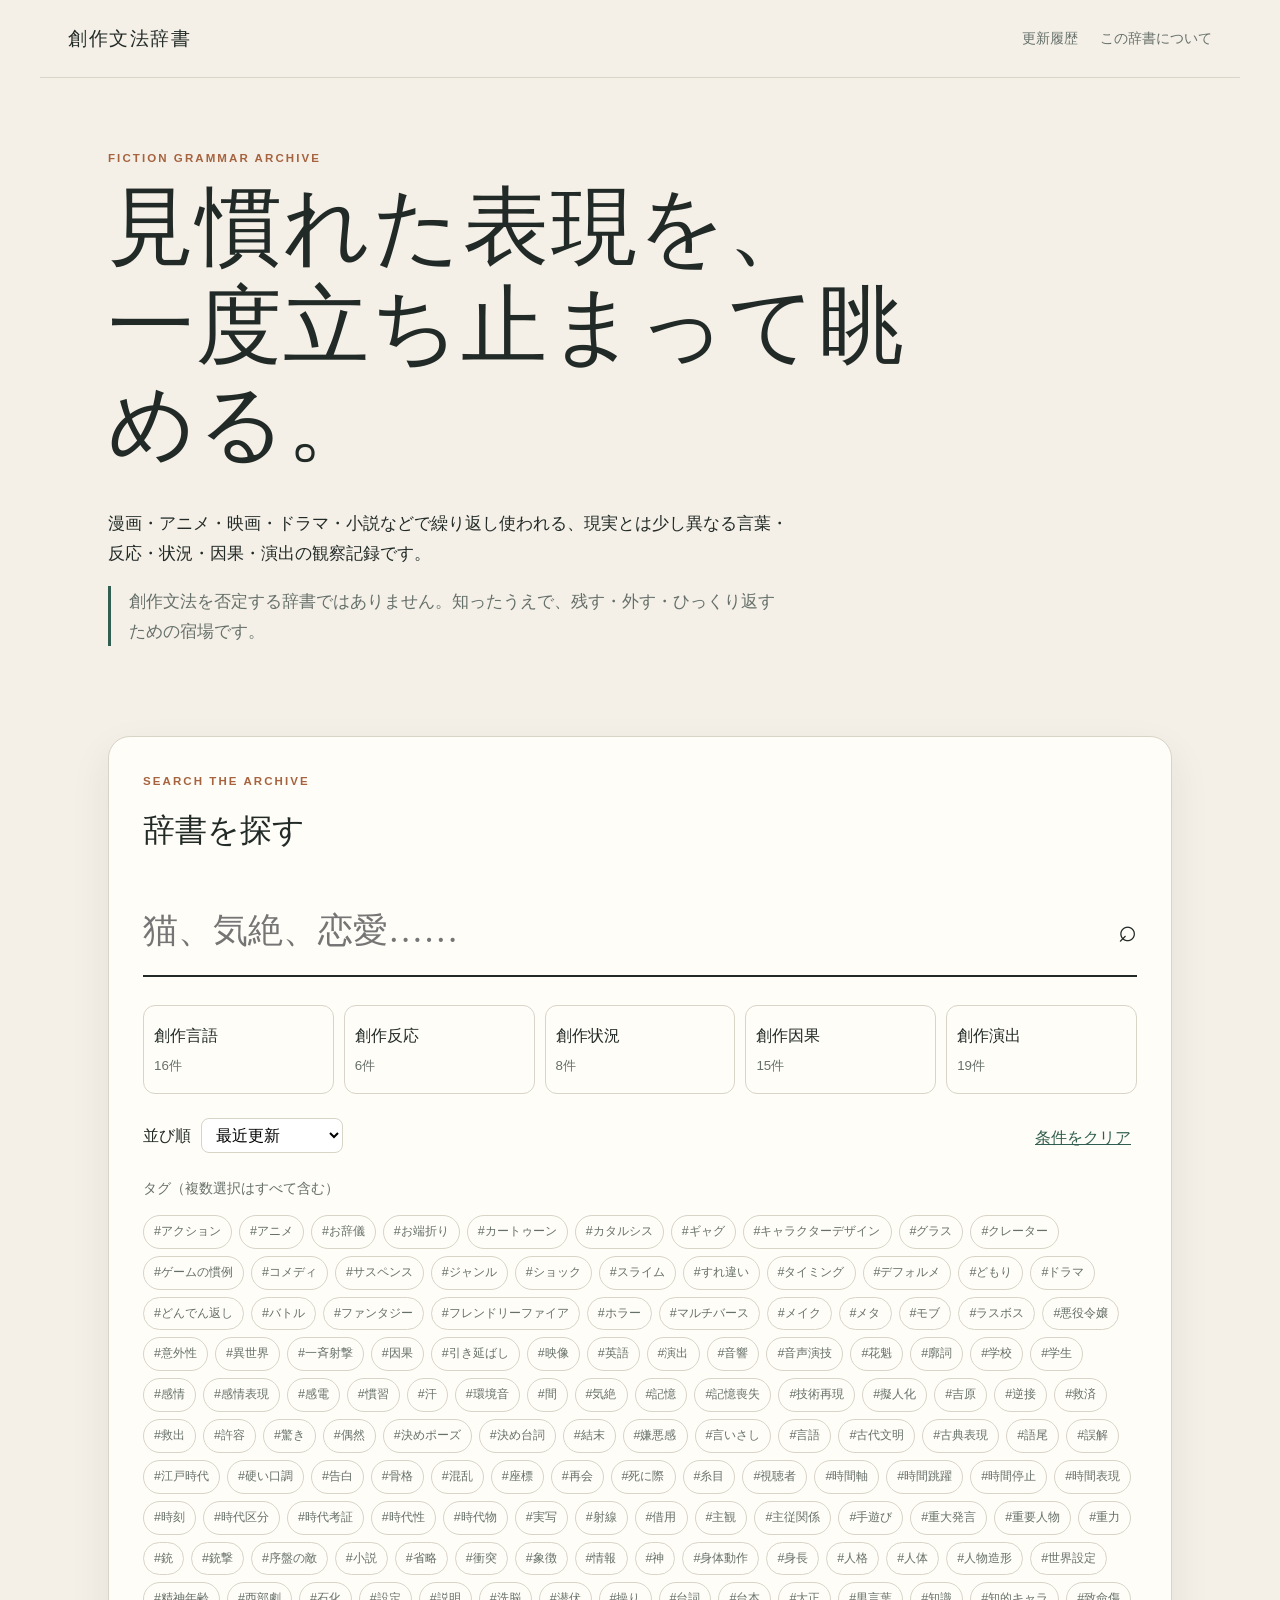
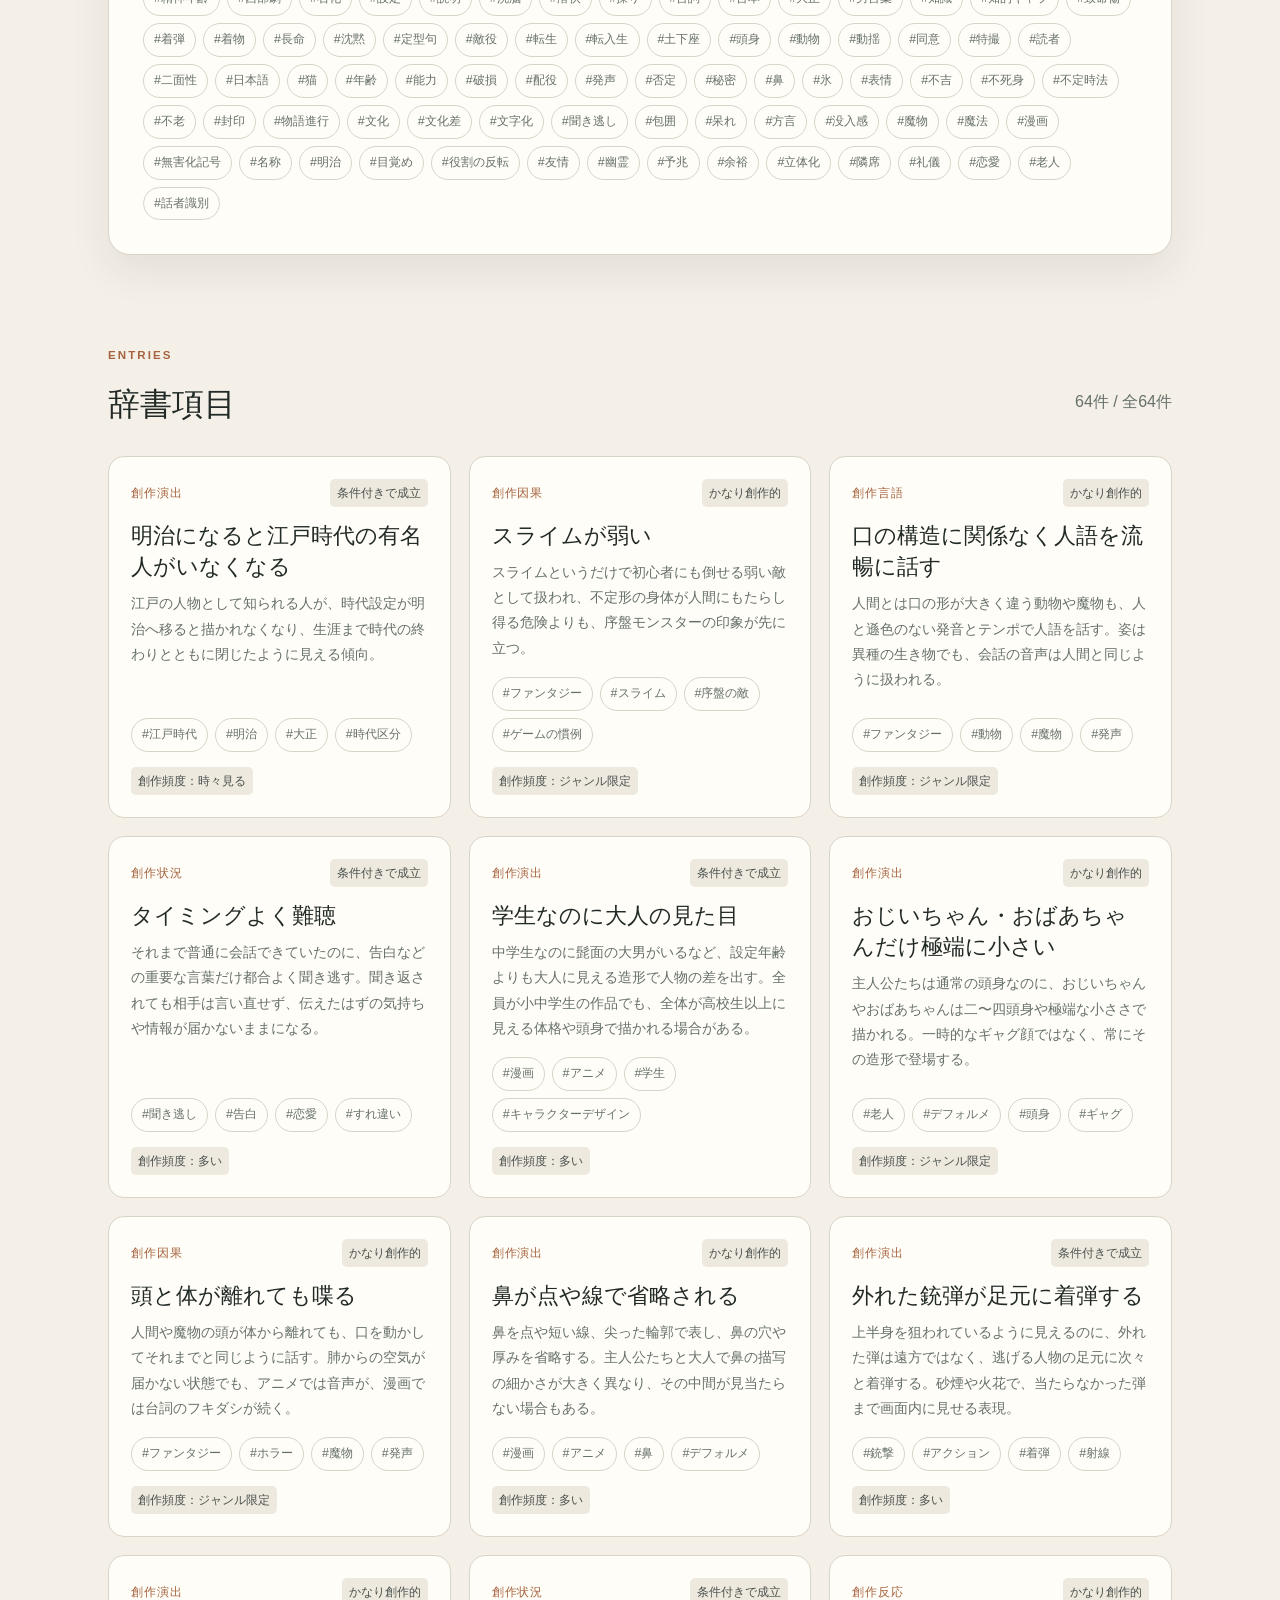
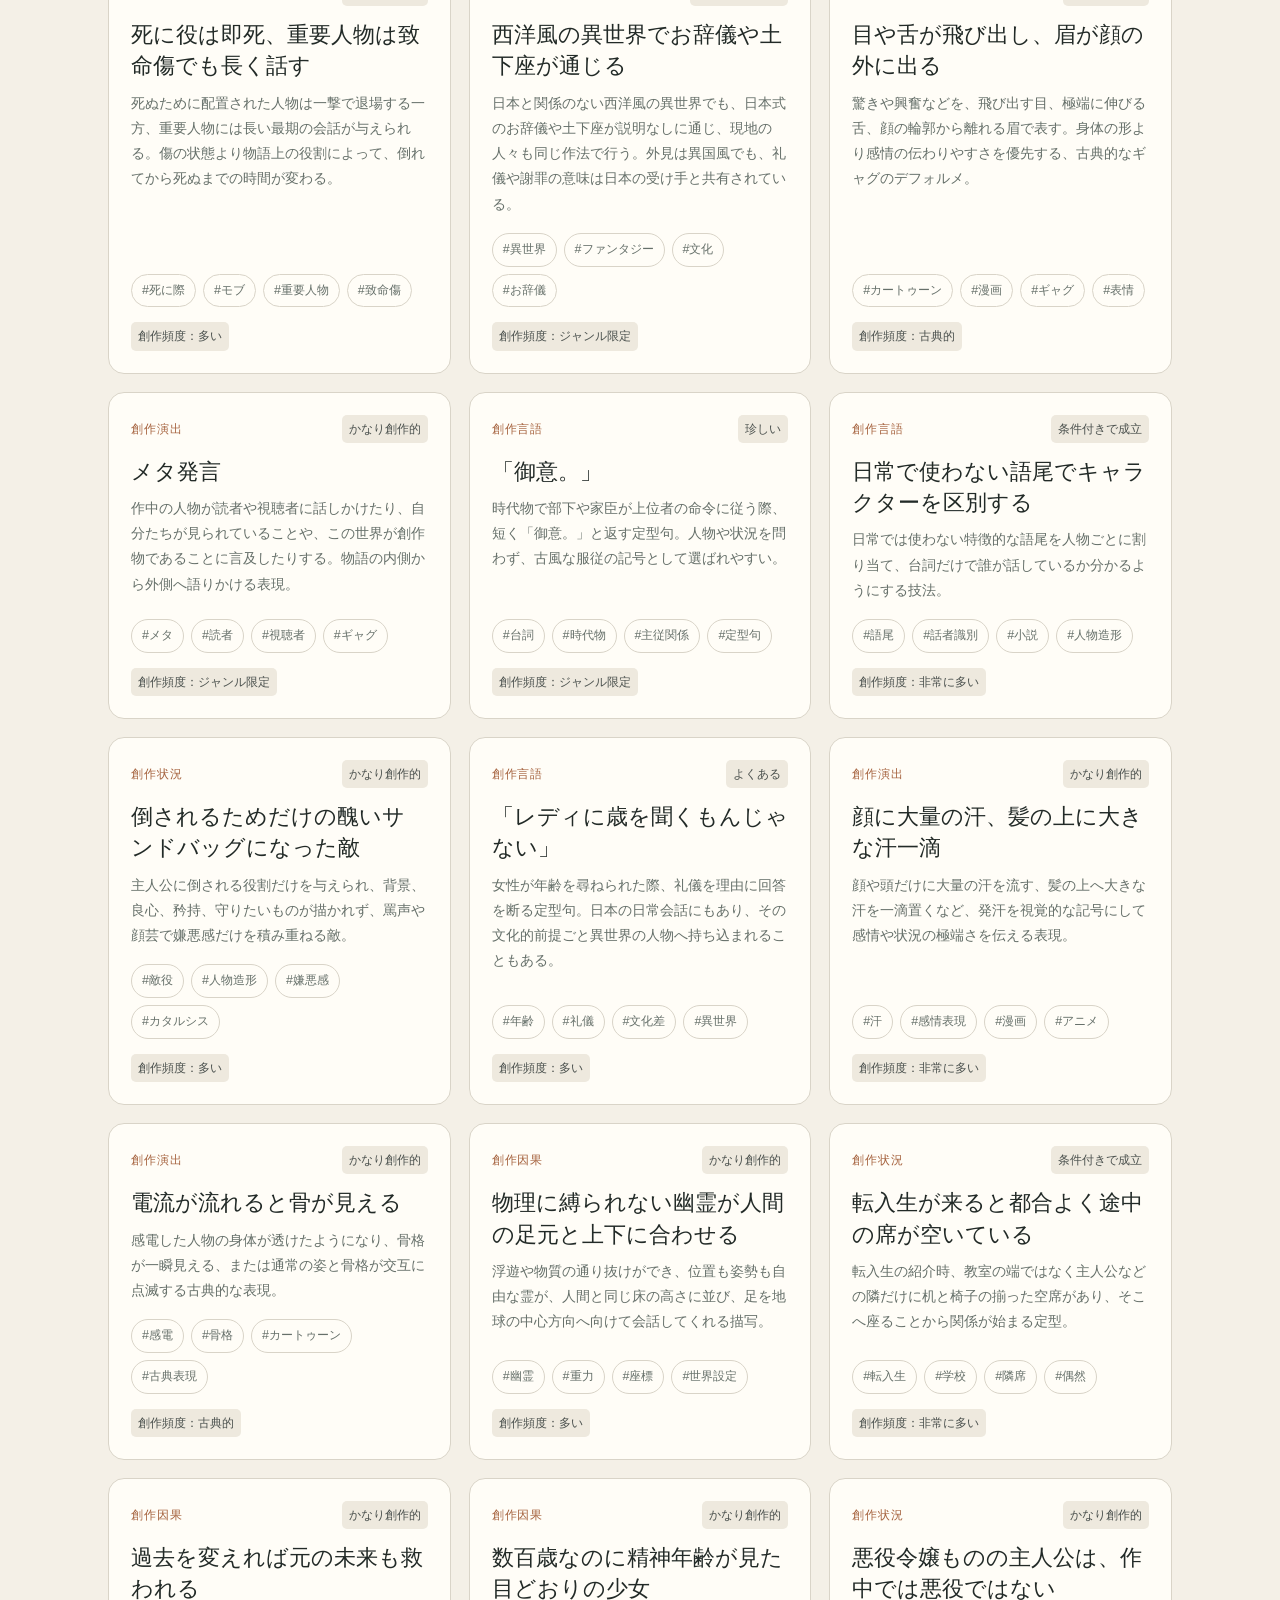
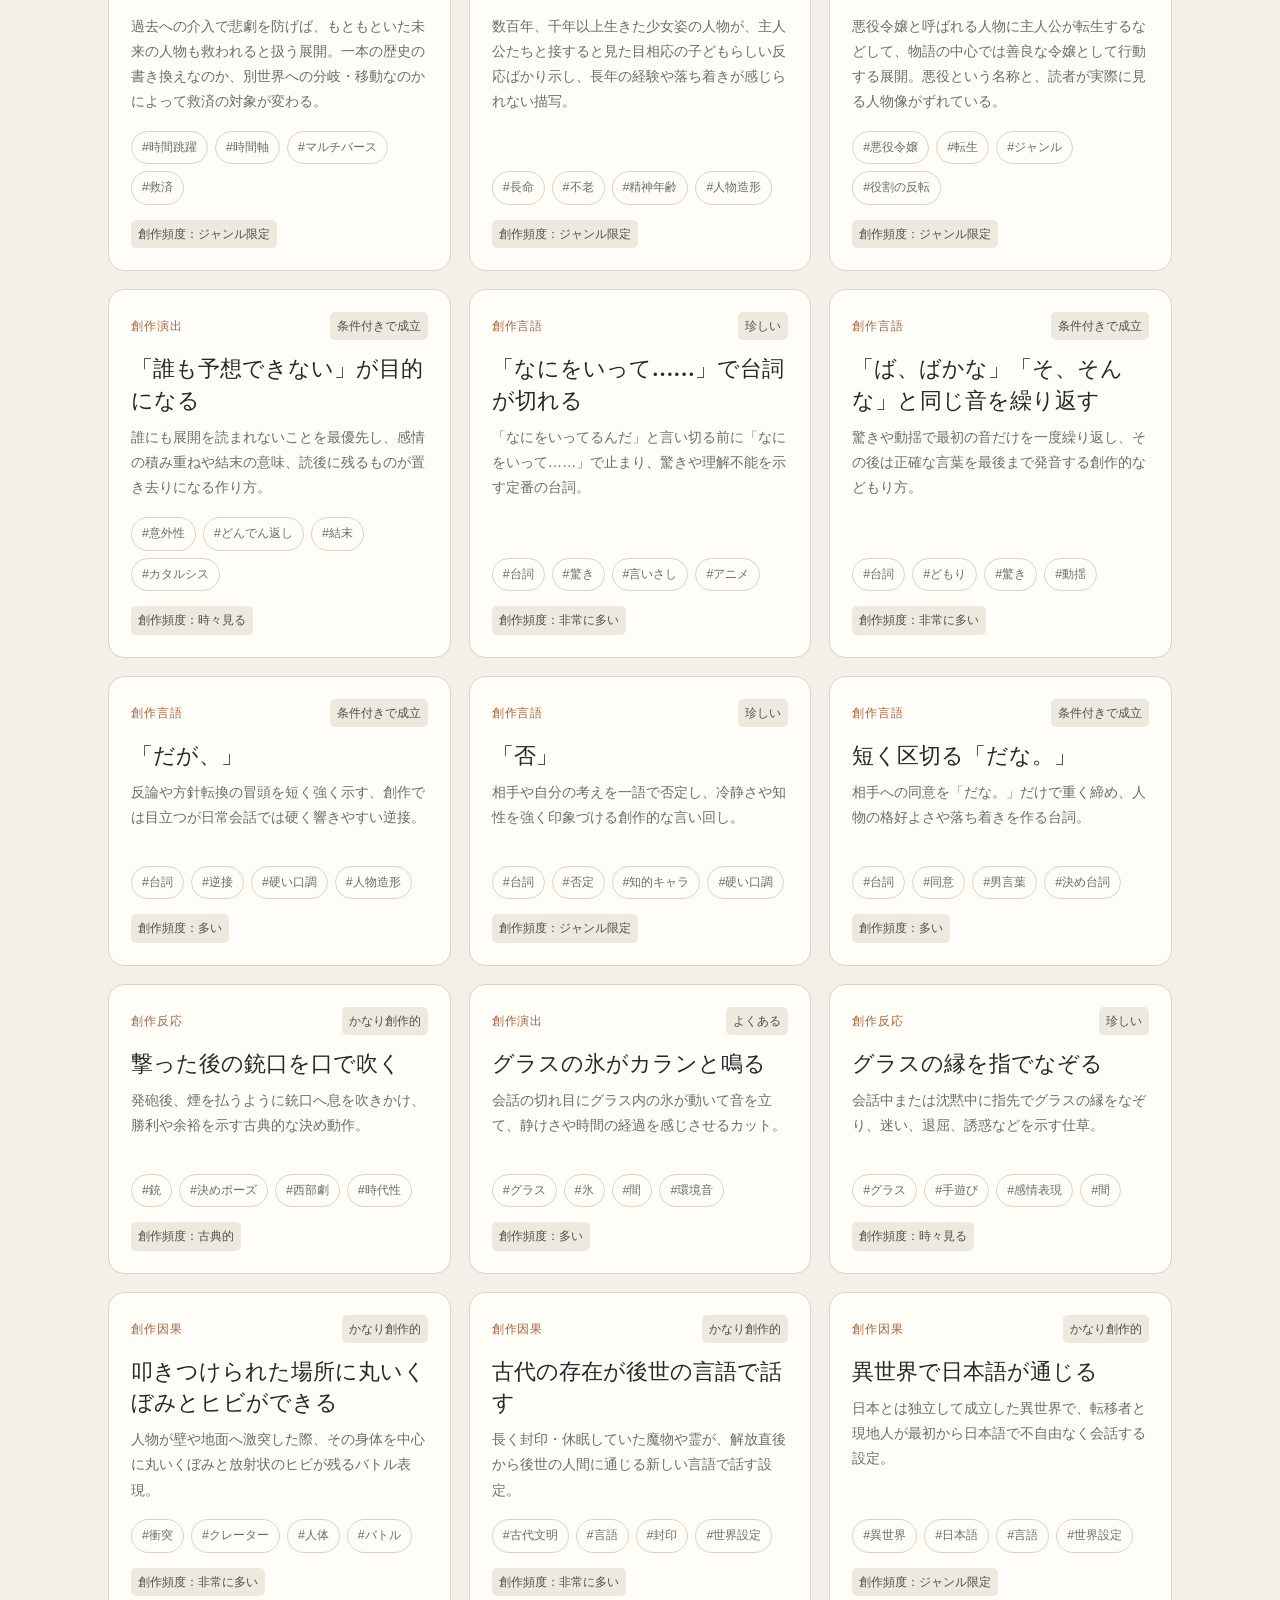
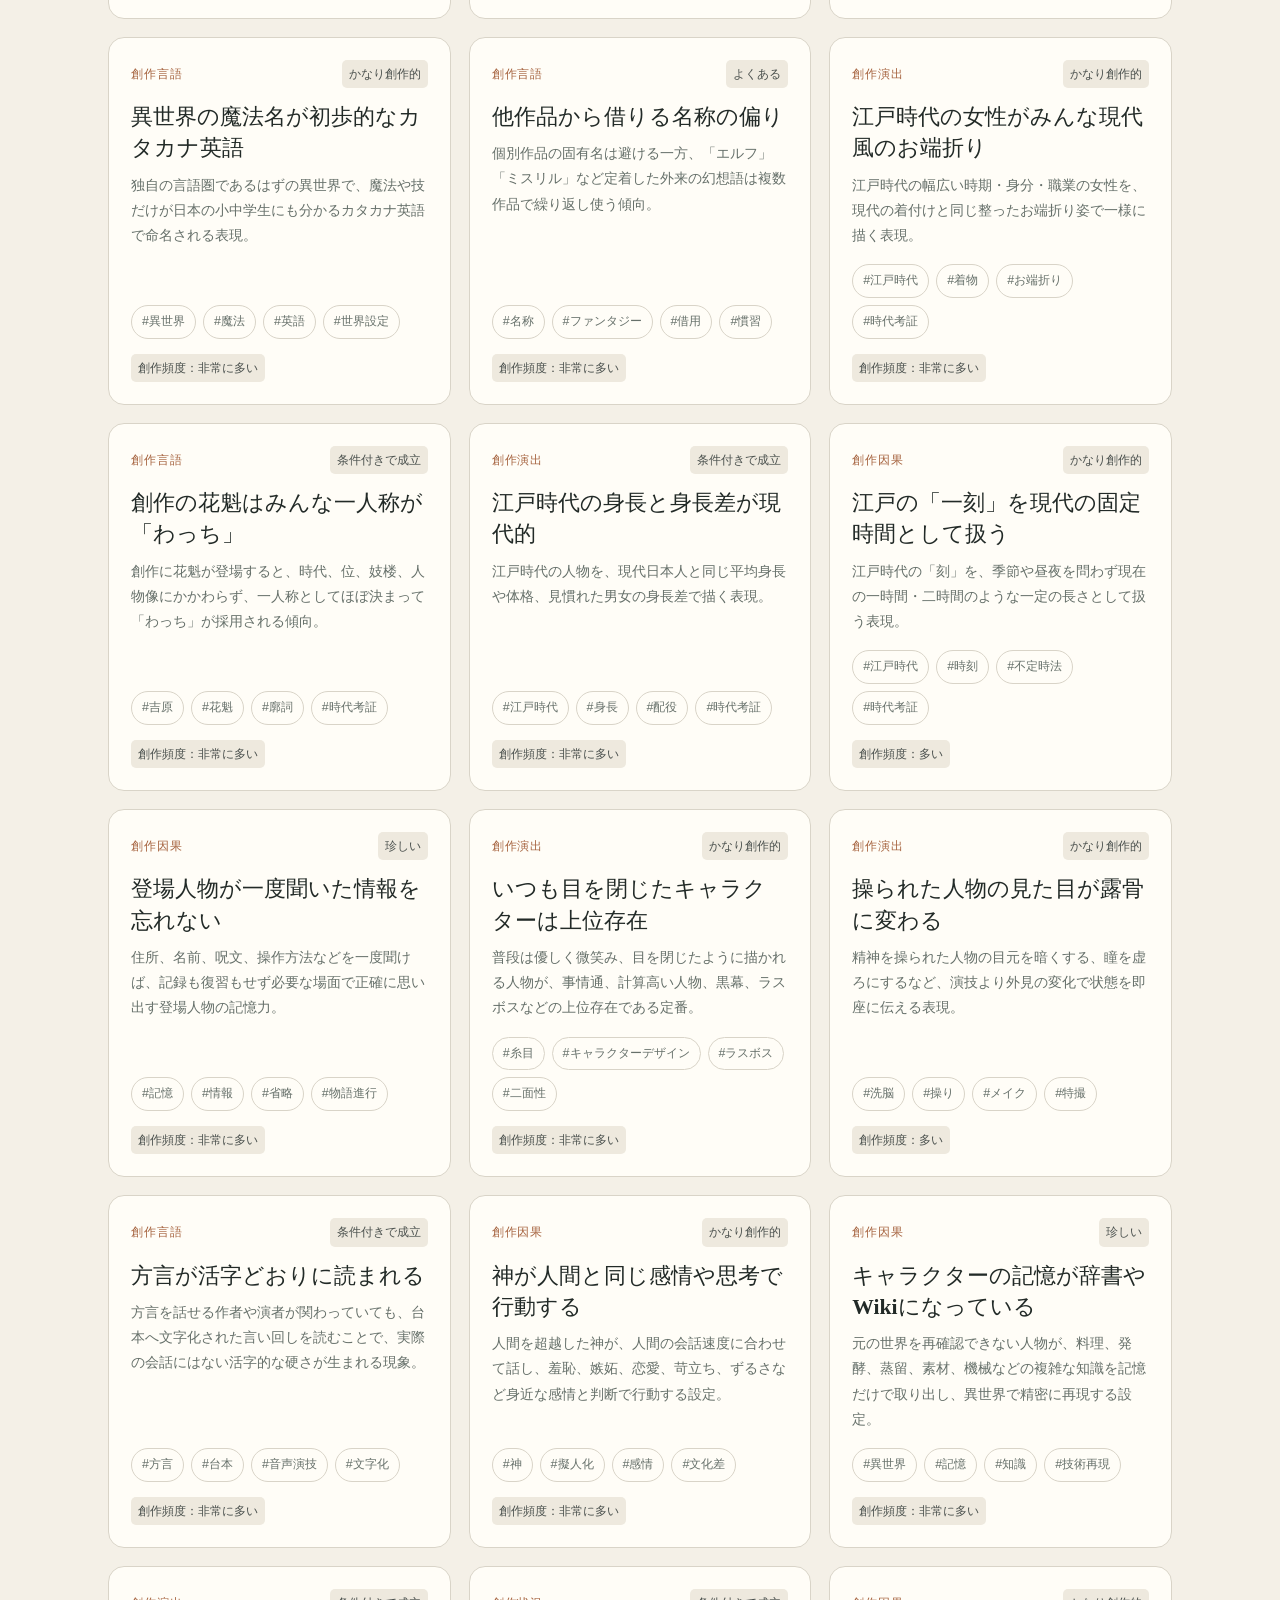
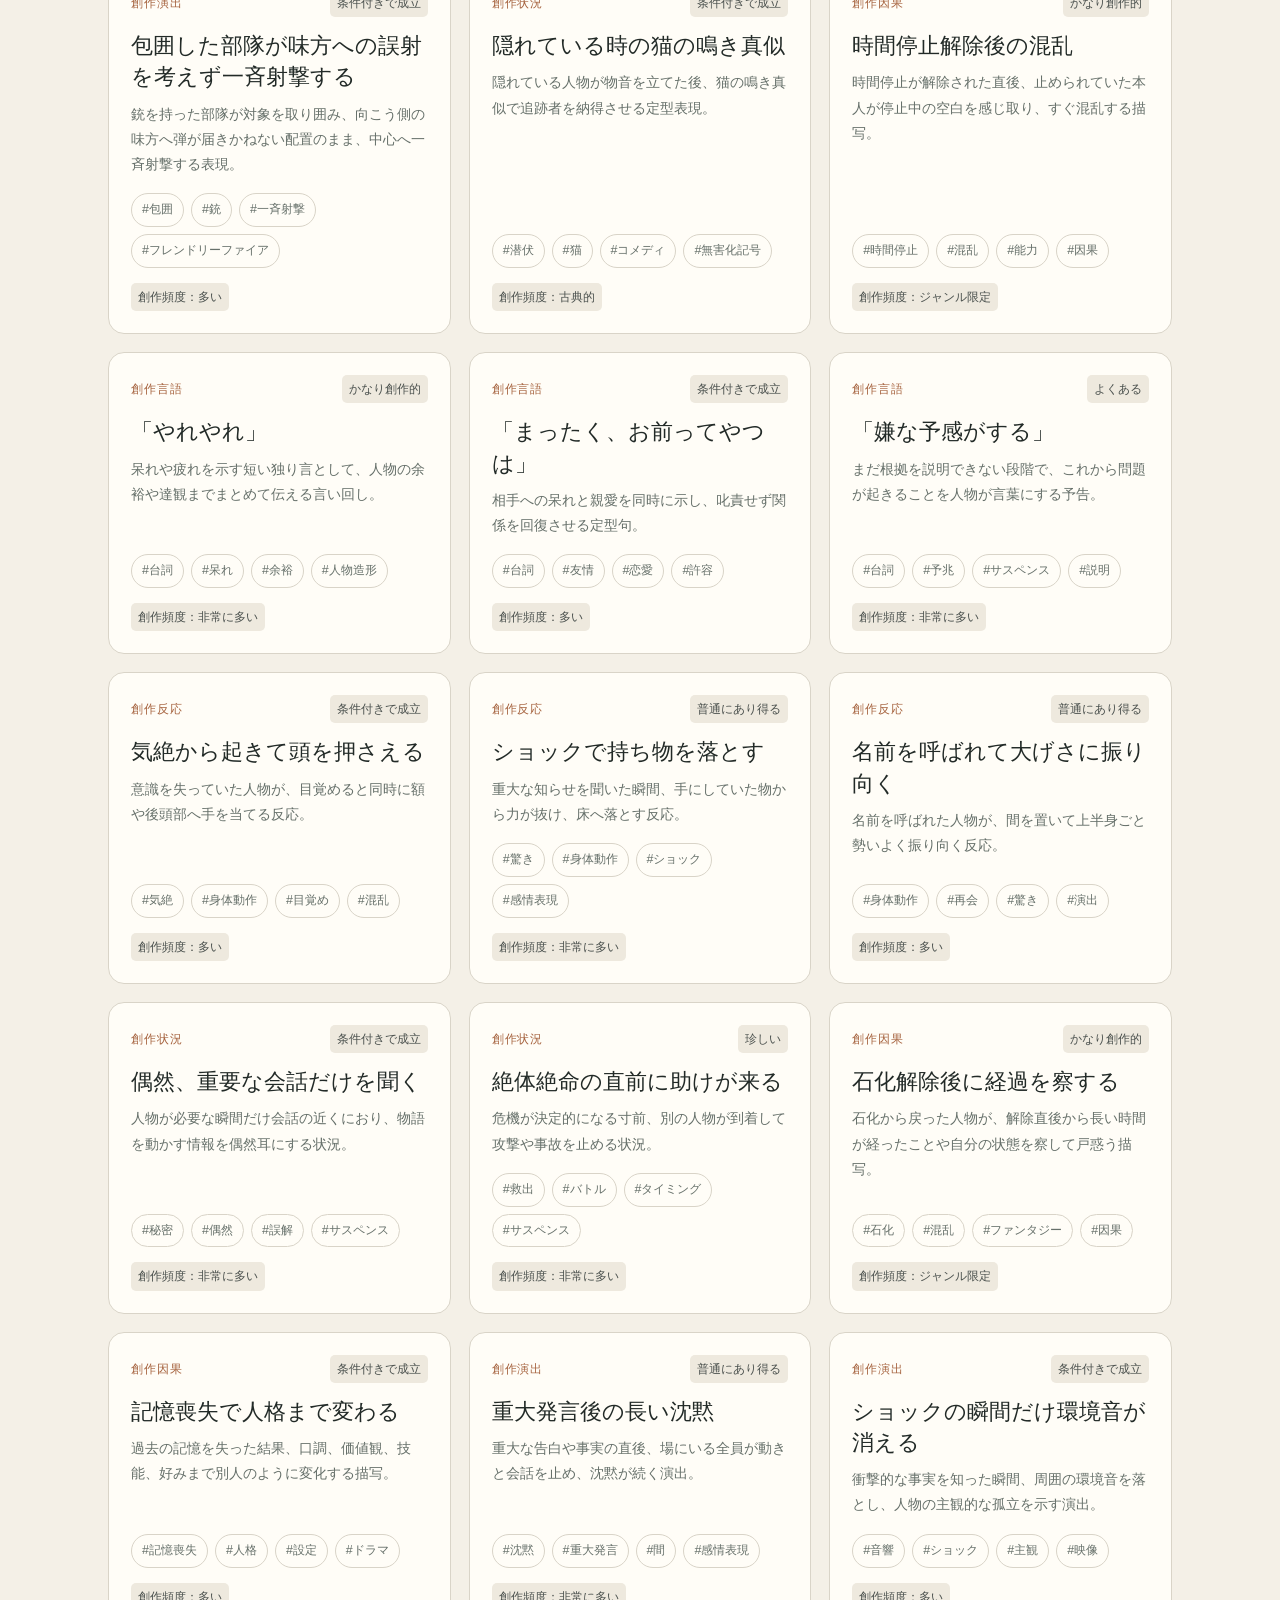
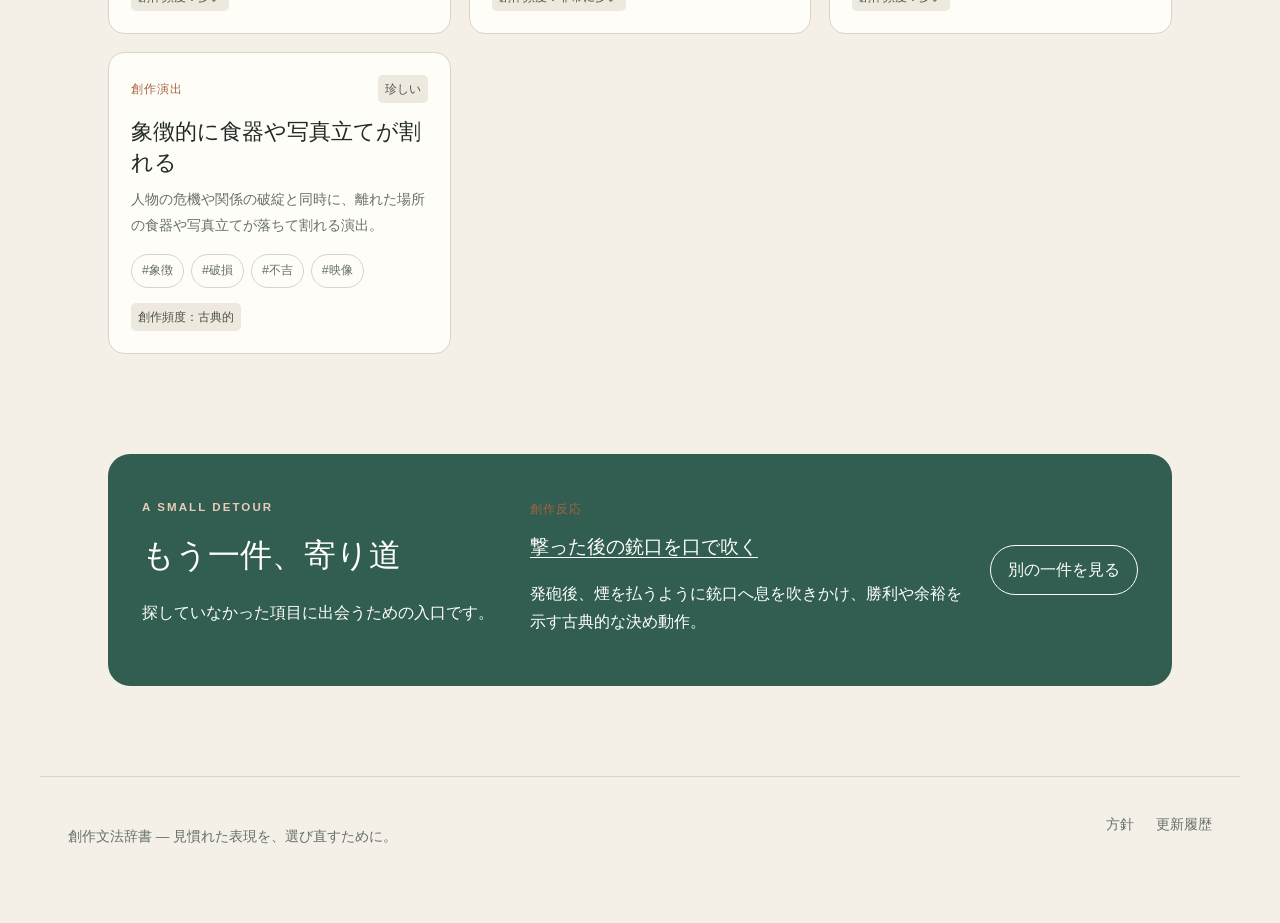
==== docs/index.html @ 65e32b80 "Initial public dictionary site" ====
<!doctype html><html lang="ja"><head><meta charset="utf-8"><meta name="viewport" content="width=device-width,initial-scale=1"><meta name="description" content="創作で繰り返し使われる言葉・反応・状況・因果・演出を観察する辞書"><title>創作文法辞書</title><link rel="stylesheet" href="css/style.css"><script src="js/constants.js" defer></script><script src="js/data.js" defer></script><script src="js/render.js" defer></script><script src="js/search.js" defer></script><script src="js/app.js" defer></script></head><body>
<header class="site-header"><a class="brand" href="index.html">創作文法辞書</a><nav aria-label="メイン"><a href="updates.html">更新履歴</a><a href="about.html">この辞書について</a></nav></header>
<main><section class="hero"><p class="eyebrow">FICTION GRAMMAR ARCHIVE</p><h1>見慣れた表現を、<br>一度立ち止まって眺める。</h1><p>漫画・アニメ・映画・ドラマ・小説などで繰り返し使われる、現実とは少し異なる言葉・反応・状況・因果・演出の観察記録です。</p><p class="note">創作文法を否定する辞書ではありません。知ったうえで、残す・外す・ひっくり返すための宿場です。</p></section>
<section aria-labelledby="search-title" class="search-panel"><div><p class="section-kicker">SEARCH THE ARCHIVE</p><h2 id="search-title">辞書を探す</h2></div><label class="search-box"><span class="sr-only">全文検索</span><input id="searchInput" type="search" placeholder="猫、気絶、恋愛……" autocomplete="off"><span aria-hidden="true">⌕</span></label><div id="categoryCards" class="category-grid" aria-label="カテゴリ"></div><div class="filter-row"><label>並び順<select id="sortSelect"><option value="updated">最近更新</option><option value="new">新着</option><option value="name">名前</option><option value="frequency">頻度の目安</option></select></label><button id="clearFilters" class="text-button" type="button">条件をクリア</button></div><div><p class="filter-label">タグ（複数選択はすべて含む）</p><div id="tagFilters" class="tag-list"></div></div></section>
<section aria-labelledby="resultsTitle"><div class="section-heading"><div><p class="section-kicker">ENTRIES</p><h2 id="resultsTitle">辞書項目</h2></div><p id="resultCount" class="result-count" aria-live="polite"></p></div><div id="emptyState" class="empty" hidden><p>条件に合う項目はありません。</p><button id="emptyClear" type="button">条件をすべて戻す</button></div><div id="entryGrid" class="entry-grid"></div></section>
<section class="waystation" aria-labelledby="randomTitle"><div><p class="section-kicker">A SMALL DETOUR</p><h2 id="randomTitle">もう一件、寄り道</h2><p>探していなかった項目に出会うための入口です。</p></div><div id="randomEntry"></div><button id="randomButton" type="button" class="primary-button">別の一件を見る</button></section>
</main><footer><p>創作文法辞書 — 見慣れた表現を、選び直すために。</p><nav><a href="about.html">方針</a><a href="updates.html">更新履歴</a></nav></footer><noscript><p class="noscript">この辞書の検索と表示にはJavaScriptが必要です。<a href="data/entries.json">辞書データ（JSON）</a>は直接閲覧できます。</p></noscript></body></html>
---- docs/css/style.css ----
:root{--paper:#f4f0e7;--surface:#fffdf7;--ink:#222a27;--muted:#66706a;--line:#d9d4c8;--accent:#315e50;--accent-soft:#dce9df;--warm:#a6633f;--shadow:0 16px 40px rgba(35,42,38,.08);font-family:"Yu Gothic UI","Hiragino Kaku Gothic ProN",Meiryo,sans-serif;color:var(--ink);background:var(--paper);font-synthesis:none}*{box-sizing:border-box}html{scroll-behavior:smooth}body{margin:0;line-height:1.75}a{color:var(--accent);text-underline-offset:.2em}button,input,select,textarea{font:inherit}button,a{touch-action:manipulation}button{cursor:pointer}.site-header{max-width:1200px;margin:auto;padding:22px 28px;display:flex;align-items:center;justify-content:space-between;gap:20px;border-bottom:1px solid var(--line)}.brand{font-family:serif;font-weight:700;font-size:1.18rem;color:var(--ink);text-decoration:none;letter-spacing:.08em}.site-header nav,.site-header nav a,footer nav{display:flex;gap:22px}.site-header nav a,footer a{color:var(--muted);font-size:.88rem;text-decoration:none}main{max-width:1120px;margin:auto;padding:70px 28px}.hero{max-width:820px;margin-bottom:90px}.eyebrow,.section-kicker{font-size:.72rem;font-weight:700;letter-spacing:.18em;color:var(--warm);margin:0 0 10px}.hero h1,.prose h1{font-family:serif;font-size:clamp(2.45rem,7vw,5.4rem);line-height:1.14;letter-spacing:.02em;margin:.1em 0 .4em}.hero>p:not(.eyebrow){max-width:680px;font-size:1.08rem}.hero .note{color:var(--muted);border-left:3px solid var(--accent);padding-left:18px}.search-panel{background:var(--surface);border:1px solid var(--line);border-radius:22px;padding:34px;box-shadow:var(--shadow);margin-bottom:90px}.search-panel h2,.section-heading h2,.waystation h2{font-family:serif;font-size:2rem;margin:0}.search-box{display:flex;align-items:center;border-bottom:2px solid var(--ink);margin:28px 0}.search-box input{width:100%;border:0;background:transparent;font-family:serif;font-size:clamp(1.4rem,4vw,2.2rem);padding:14px 0;outline:none}.search-box span{font-size:2rem}.category-grid{display:grid;grid-template-columns:repeat(5,1fr);gap:10px;margin:24px 0}.category-button{border:1px solid var(--line);border-radius:12px;background:transparent;padding:16px 10px;color:var(--ink);text-align:left}.category-button strong,.category-button small{display:block}.category-button small{color:var(--muted);margin-top:4px}.category-button[aria-pressed="true"]{background:var(--accent);color:white;border-color:var(--accent)}.category-button[aria-pressed="true"] small{color:#dce9df}.filter-row,.section-heading{display:flex;align-items:end;justify-content:space-between;gap:20px;margin:24px 0}.filter-row label{display:flex;gap:10px;align-items:center}.filter-row select{padding:7px 30px 7px 10px;background:white;border:1px solid var(--line);border-radius:8px}.text-button{border:0;background:transparent;color:var(--accent);text-decoration:underline}.filter-label{font-size:.85rem;color:var(--muted)}.tag-list{display:flex;flex-wrap:wrap;gap:7px}.tag-chip{border:1px solid var(--line);background:var(--surface);border-radius:999px;padding:5px 10px;font-size:.78rem;color:var(--muted)}button.tag-chip[aria-pressed="true"]{background:var(--accent-soft);border-color:var(--accent);color:var(--accent)}.entry-grid{display:grid;grid-template-columns:repeat(3,minmax(0,1fr));gap:18px}.entry-card{display:flex;flex-direction:column;background:var(--surface);border:1px solid var(--line);border-radius:16px;padding:22px;min-height:290px}.entry-card .meta{display:flex;align-items:center;justify-content:space-between;gap:8px}.category-label{font-size:.72rem;letter-spacing:.08em;color:var(--warm);font-weight:700}.entry-card h3{font-family:serif;font-size:1.35rem;line-height:1.45;margin:14px 0 8px}.entry-card h3 a{color:var(--ink);text-decoration:none}.entry-card h3 a:hover{text-decoration:underline}.entry-card .summary{font-size:.9rem;color:var(--muted);margin:0 0 16px}.entry-card .card-bottom{margin-top:auto}.badges{display:flex;flex-wrap:wrap;gap:7px;margin-top:15px}.badge{font-size:.72rem;padding:4px 7px;background:#eee9de;border-radius:5px;color:#4b514e}.result-count{color:var(--muted)}.empty{padding:50px;text-align:center;border:1px dashed var(--line);border-radius:16px}.waystation{margin:100px 0 20px;padding:34px;background:var(--accent);color:white;border-radius:22px;display:grid;grid-template-columns:1fr 1.2fr auto;gap:28px;align-items:center}.waystation .section-kicker{color:#e9cbb9}.waystation h3{font-family:serif;margin:0}.waystation a{color:white}.primary-button{border:1px solid currentColor;border-radius:999px;background:transparent;color:inherit;padding:10px 17px;text-decoration:none;white-space:nowrap}.primary-button.inline{display:inline-block;background:var(--accent);color:white;border-color:var(--accent)}footer{max-width:1200px;margin:auto;padding:35px 28px 60px;border-top:1px solid var(--line);display:flex;justify-content:space-between;color:var(--muted);font-size:.85rem}.detail-main{max-width:920px}.back-link{display:inline-block;margin-bottom:25px}.detail-card{background:var(--surface);border:1px solid var(--line);border-radius:20px;padding:clamp(25px,6vw,60px);box-shadow:var(--shadow);margin-bottom:65px}.detail-card h1{font-family:serif;font-size:clamp(2rem,6vw,4rem);line-height:1.2;margin:.2em 0}.detail-summary{font-size:1.12rem;color:var(--muted);border-bottom:1px solid var(--line);padding-bottom:28px}.detail-section{margin-top:34px}.detail-section h2{font-size:.77rem;color:var(--warm);letter-spacing:.12em}.detail-section ol,.detail-section ul{padding-left:1.4em}.detail-callout{background:var(--accent-soft);padding:20px;border-radius:12px}.prose{max-width:760px}.prose .lead{font-size:1.2rem}.prose h2{font-family:serif;font-size:1.65rem;margin-top:2.3em}.prose blockquote{margin:36px 0;padding:20px 24px;border-left:4px solid var(--accent);background:var(--surface);font-family:serif;font-size:1.2rem}.updates-list article{border-top:1px solid var(--line);padding:26px 0}.updates-list time{font-size:.8rem;color:var(--muted)}.updates-list h2{margin:.2em 0}.update-links{display:flex;flex-wrap:wrap;gap:10px}.error-page{padding-top:18vh}.noscript{padding:20px;background:#fee}.sr-only{position:absolute!important;width:1px!important;height:1px!important;padding:0!important;margin:-1px!important;overflow:hidden!important;clip:rect(0,0,0,0)!important;white-space:nowrap!important;border:0!important}@media(max-width:850px){.category-grid{grid-template-columns:repeat(2,1fr)}.entry-grid{grid-template-columns:repeat(2,minmax(0,1fr))}.waystation{grid-template-columns:1fr}.waystation .primary-button{justify-self:start}}@media(max-width:560px){.site-header{align-items:flex-start;padding:18px}.site-header nav{gap:10px;flex-direction:column;text-align:right}.site-header nav a{font-size:.78rem}main{padding:48px 18px}.hero{margin-bottom:55px}.search-panel{padding:22px 16px;margin-bottom:55px}.category-grid{grid-template-columns:1fr 1fr}.entry-grid{grid-template-columns:1fr}.filter-row,.section-heading{align-items:flex-start}.filter-row{flex-direction:column}.section-heading{margin-bottom:16px}.detail-card{border-radius:14px}.waystation{margin-top:60px;padding:25px 20px}footer{padding:28px 18px;flex-direction:column}footer nav{flex-wrap:wrap}}
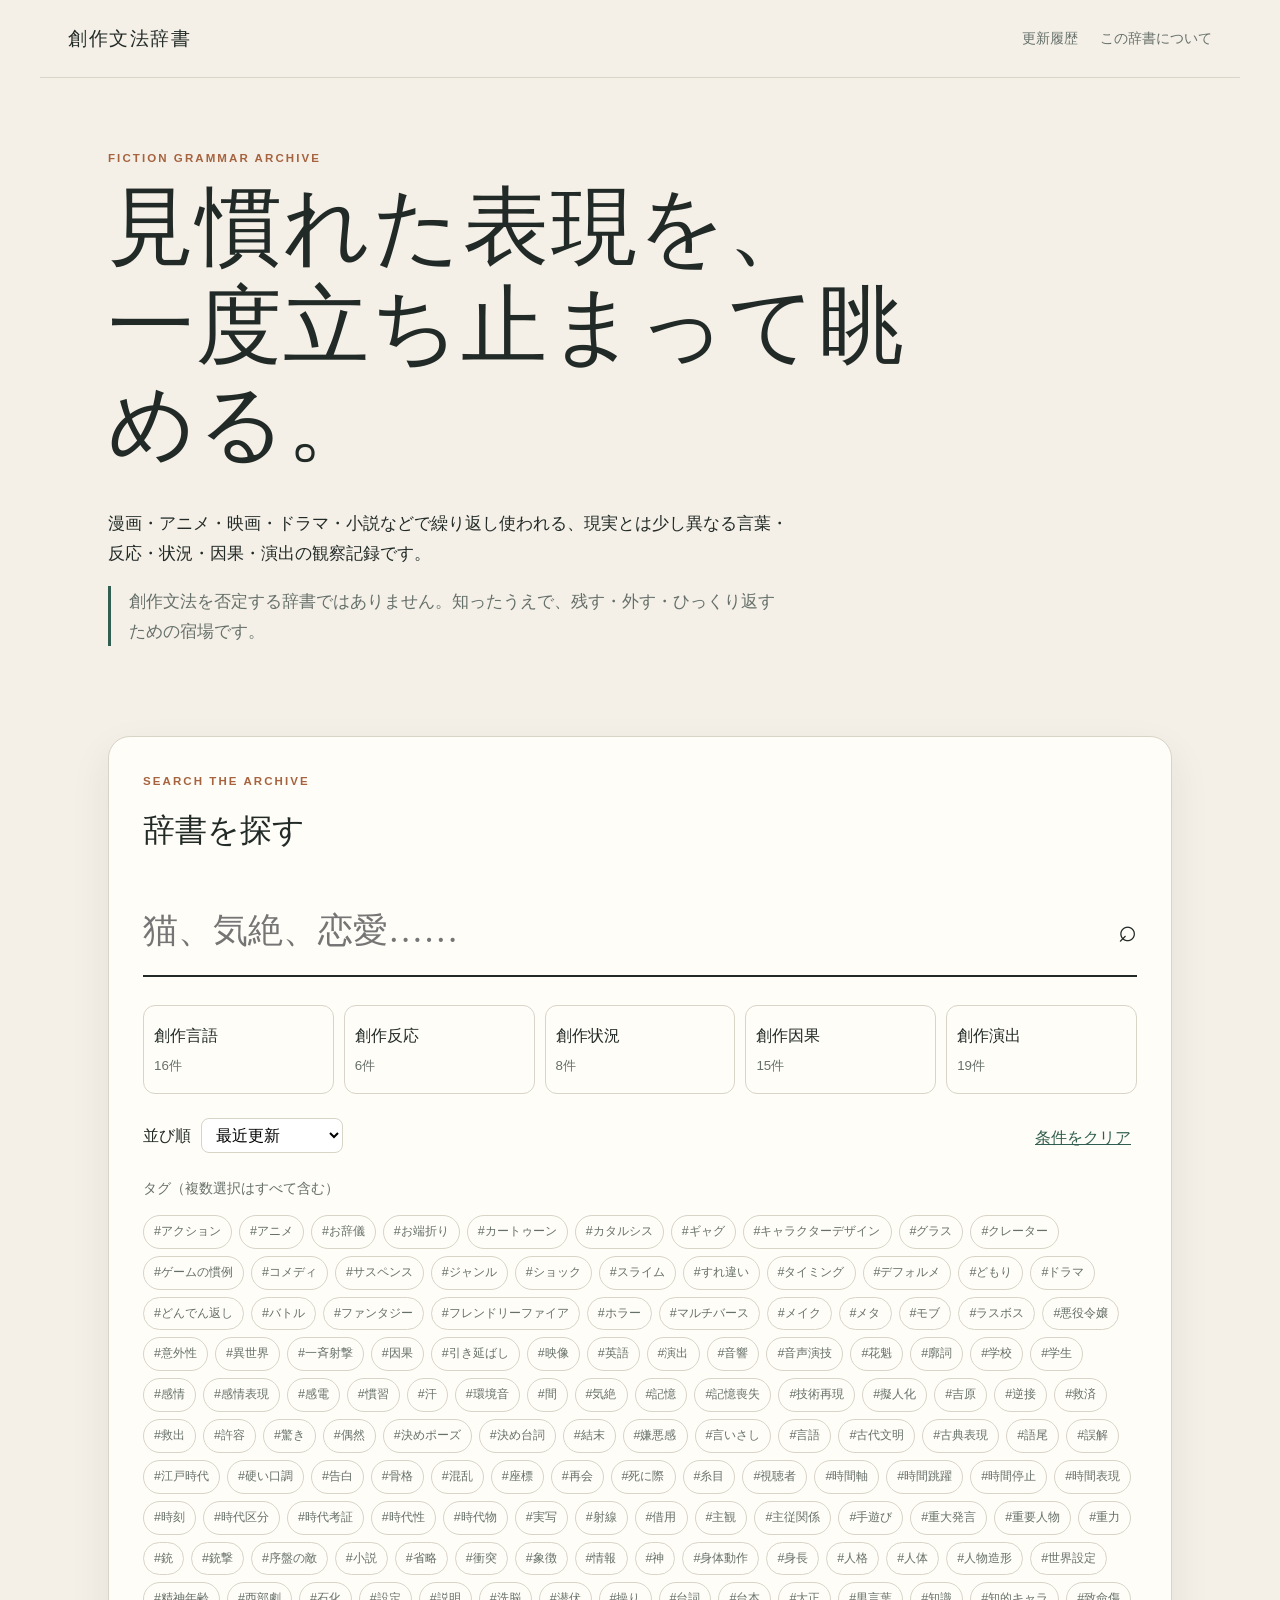
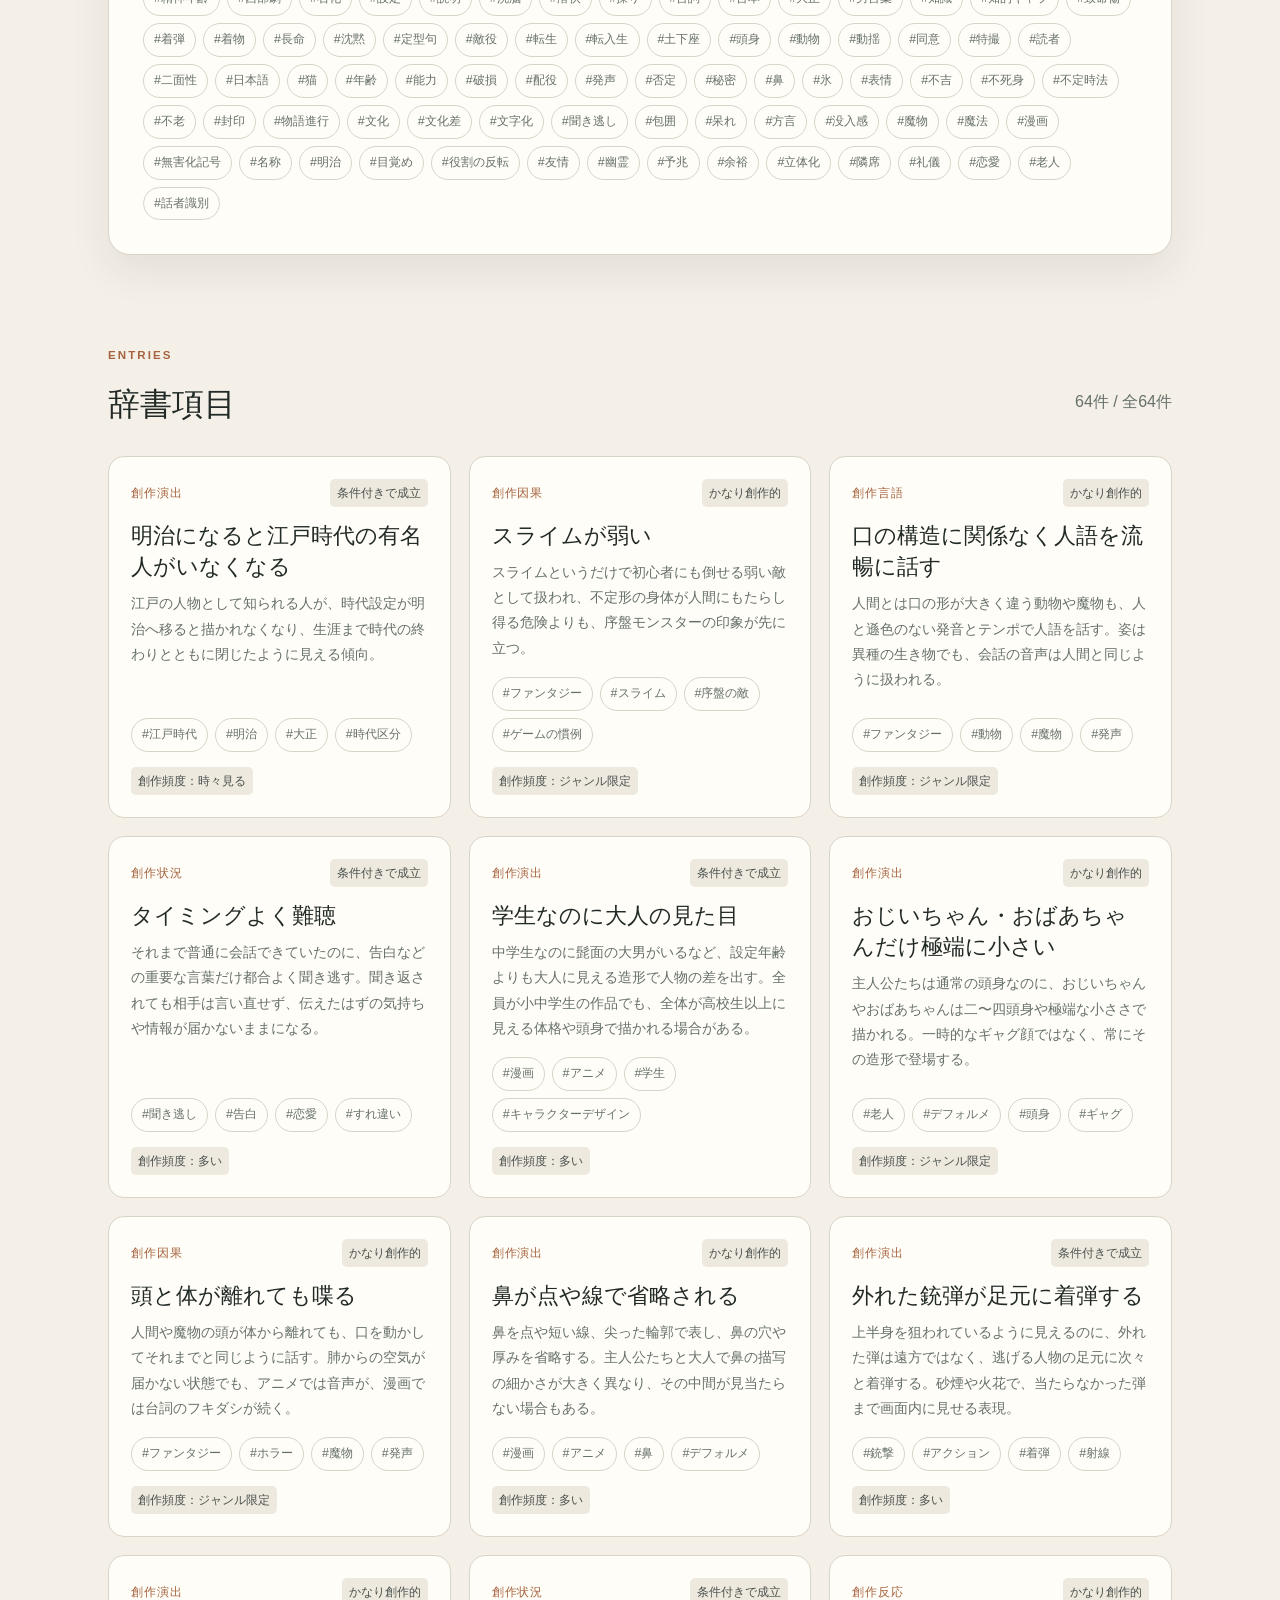
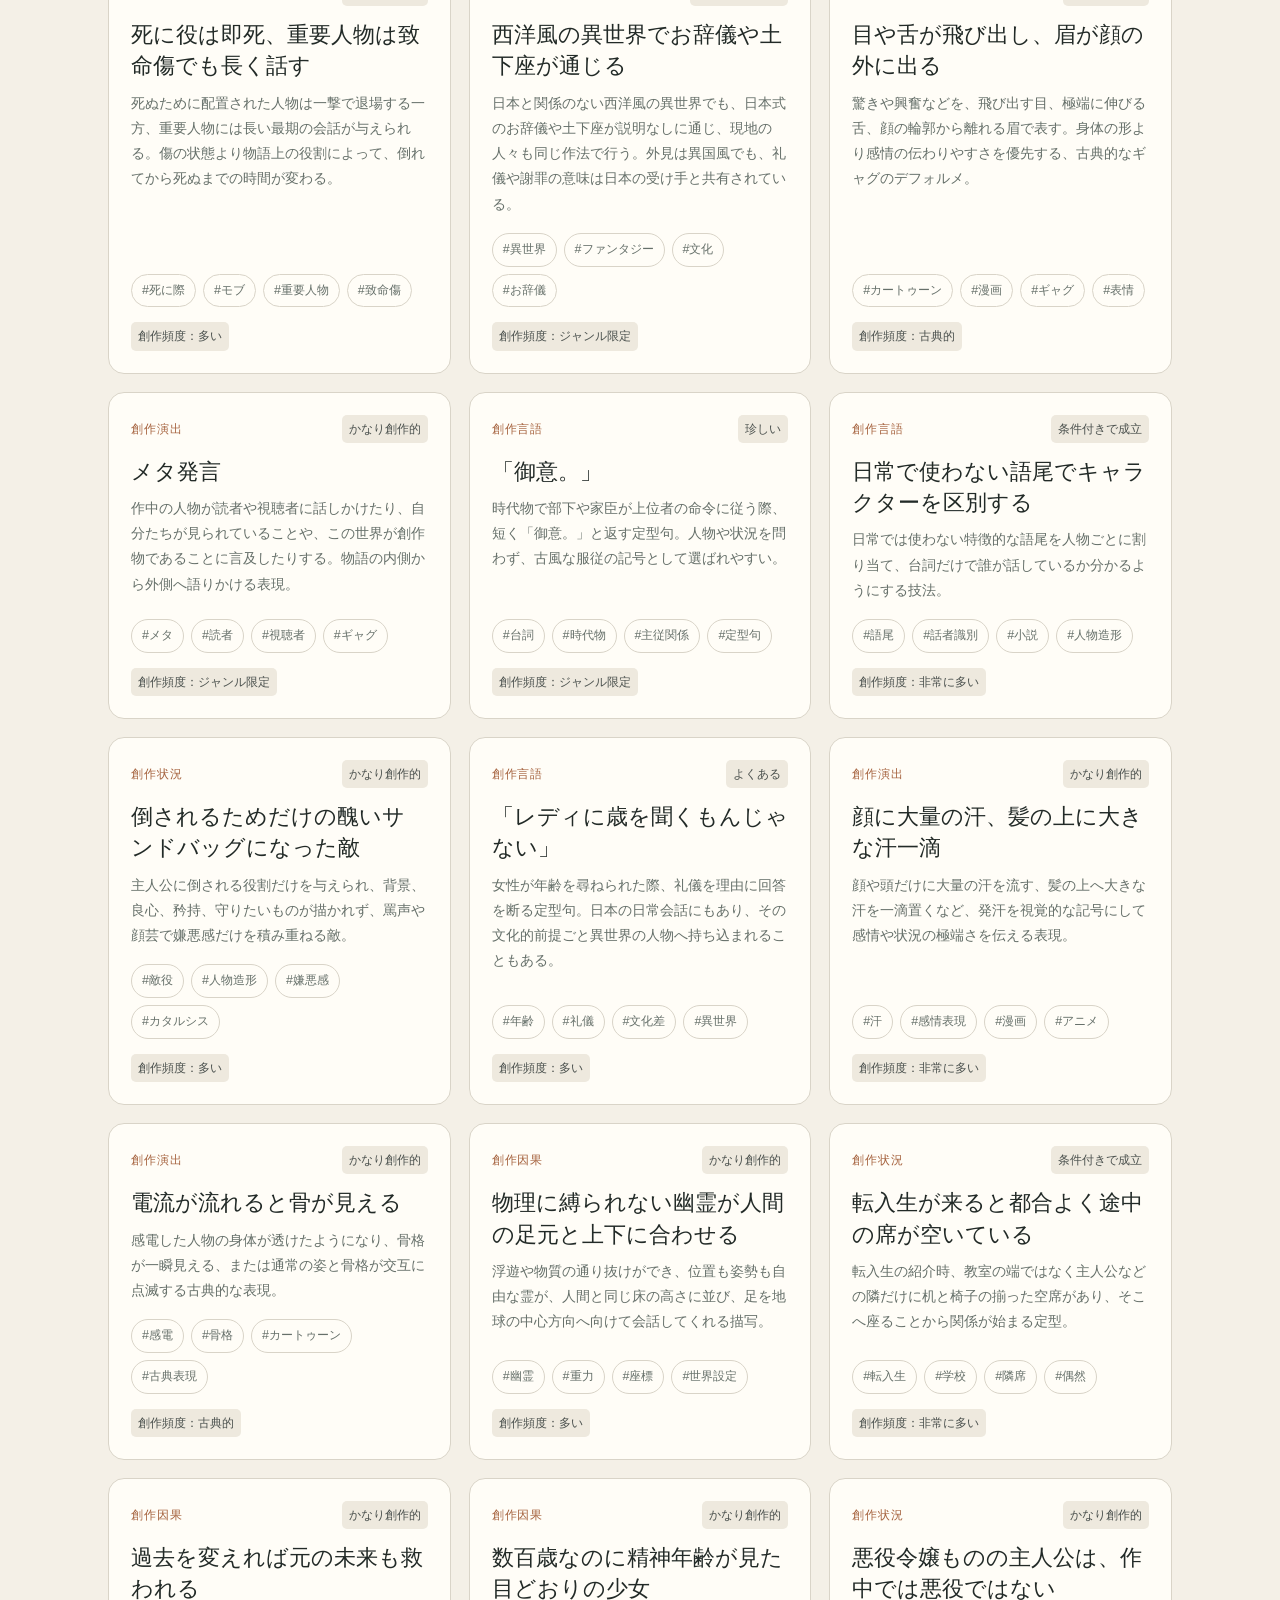
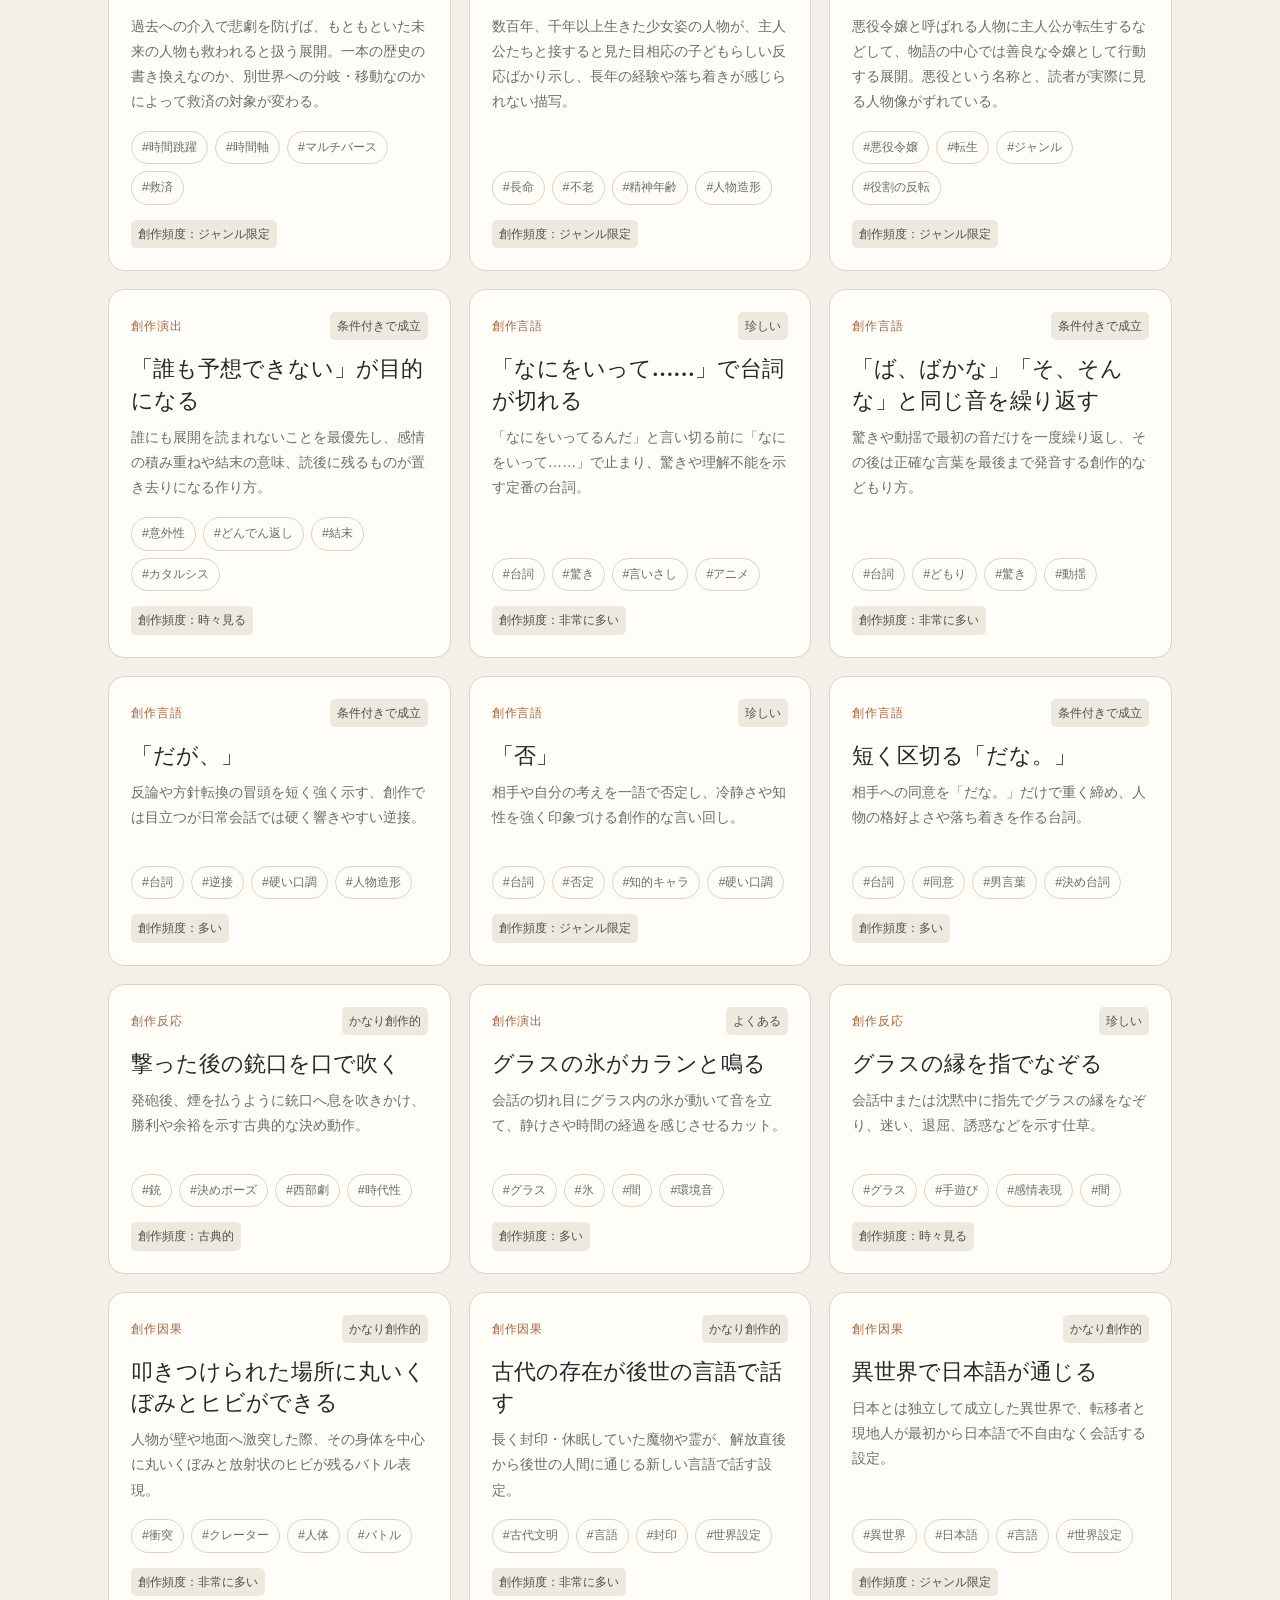
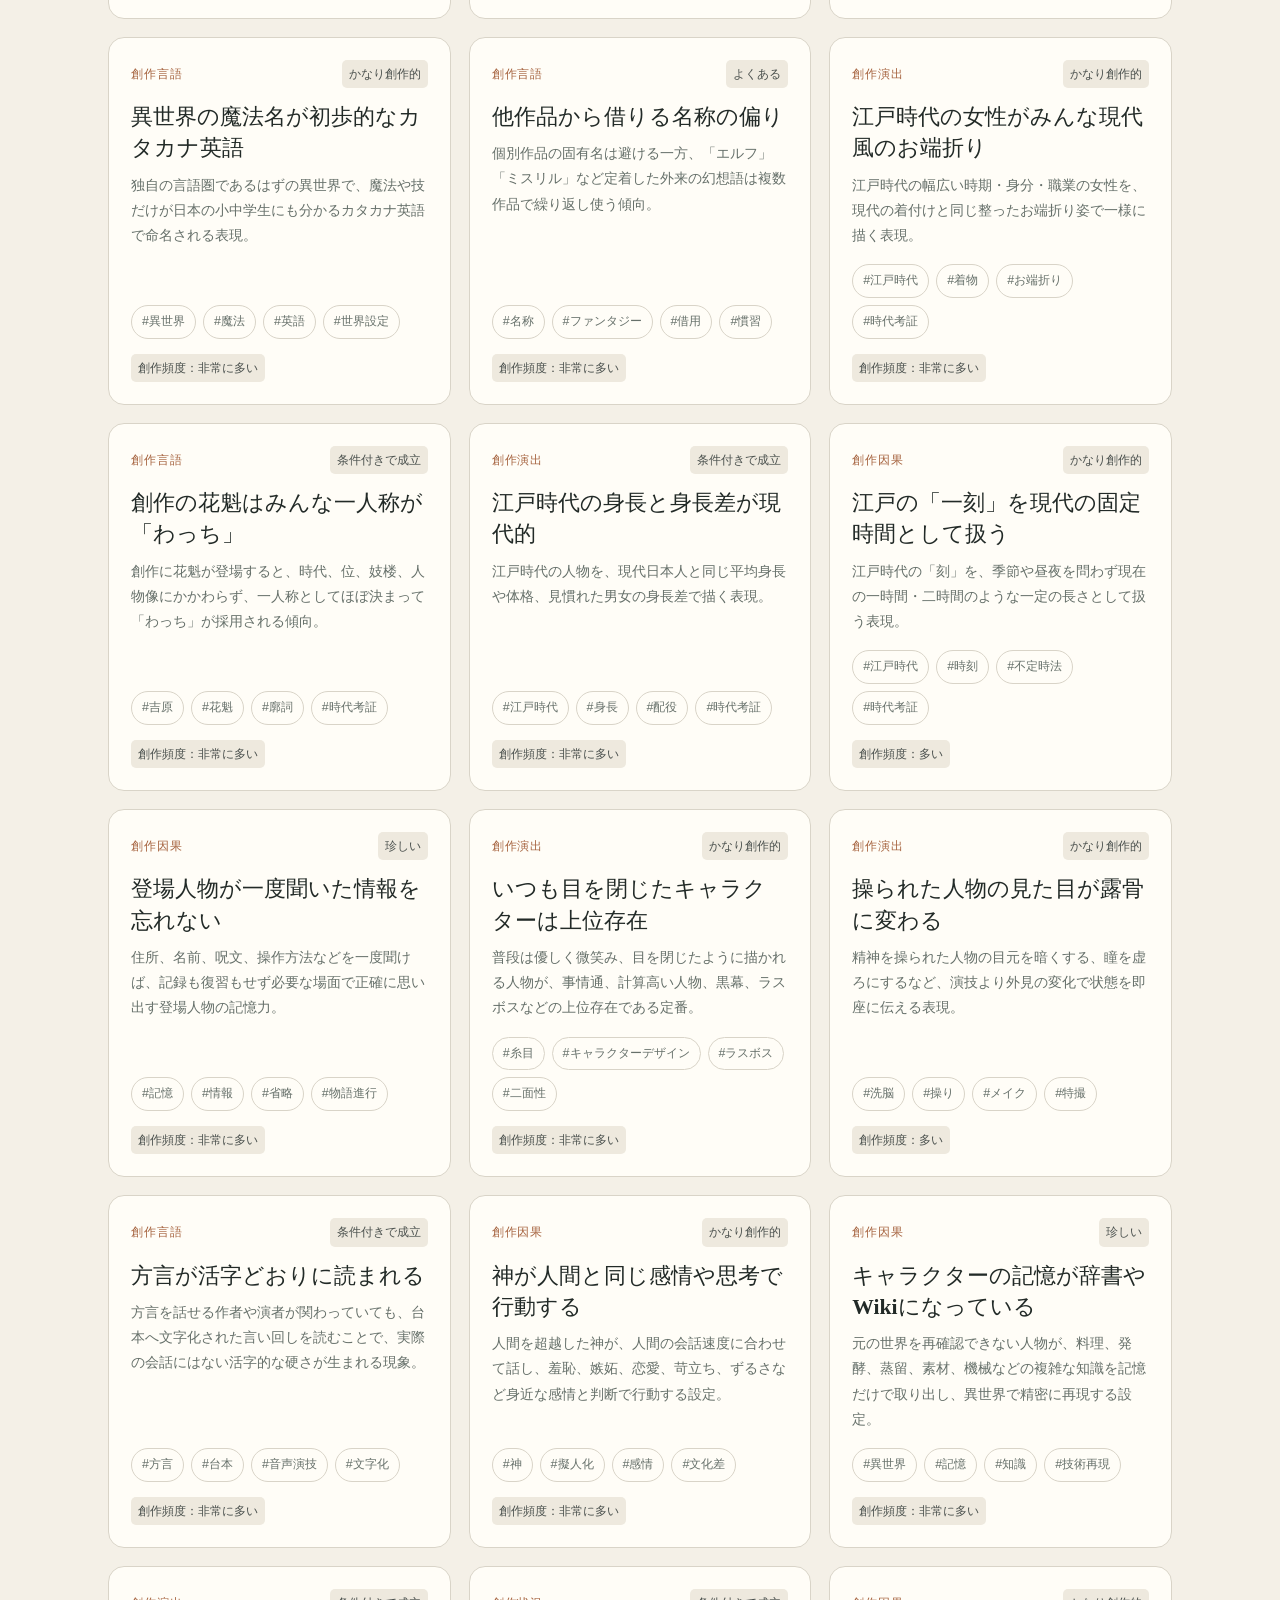
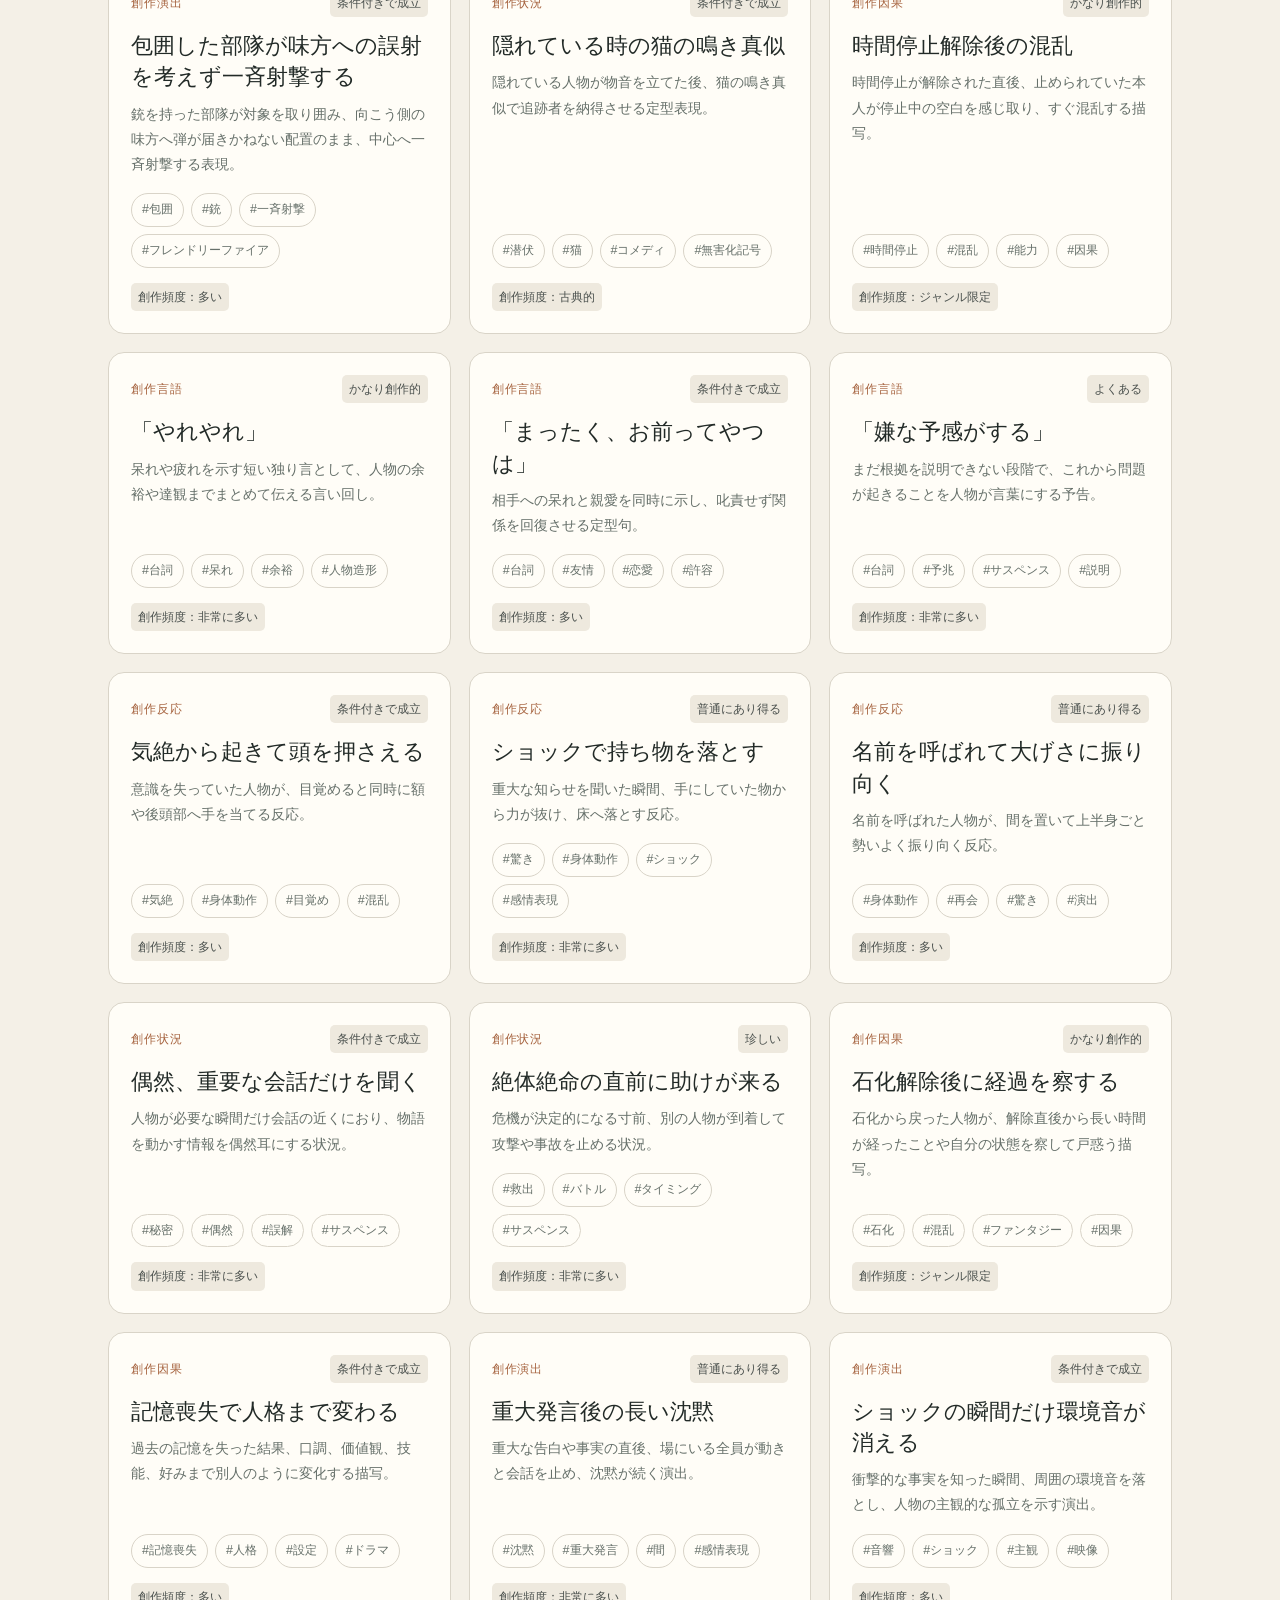
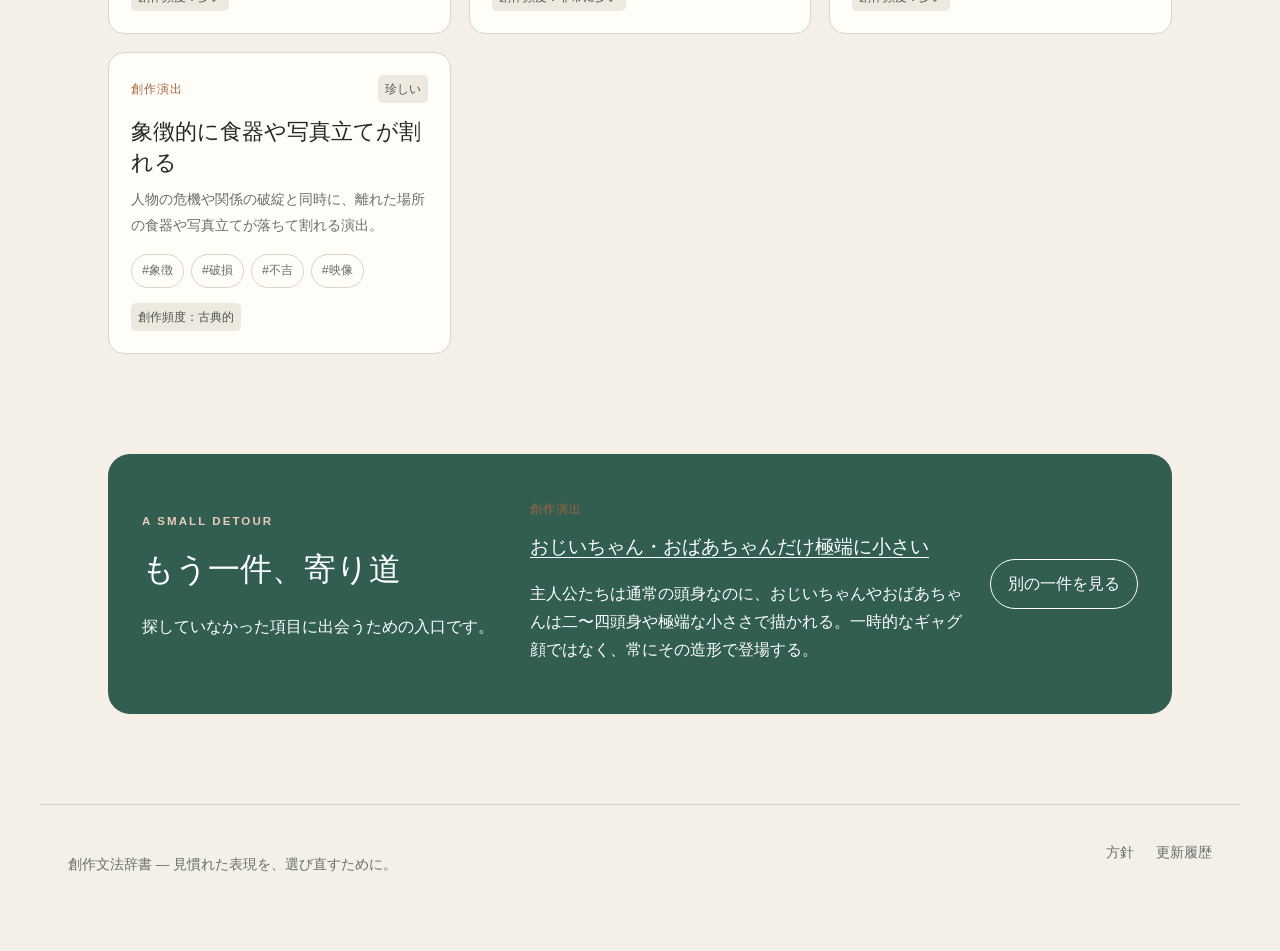
==== commit c874a8ad: "Restore local dictionary edit links" ====
--- a/docs/index.html
+++ b/docs/index.html
@@ -1,4 +1,4 @@
-<!doctype html><html lang="ja"><head><meta charset="utf-8"><meta name="viewport" content="width=device-width,initial-scale=1"><meta name="description" content="創作で繰り返し使われる言葉・反応・状況・因果・演出を観察する辞書"><title>創作文法辞書</title><link rel="stylesheet" href="css/style.css"><script src="js/constants.js" defer></script><script src="js/data.js" defer></script><script src="js/render.js" defer></script><script src="js/search.js" defer></script><script src="js/app.js" defer></script></head><body>
+<!doctype html><html lang="ja"><head><meta charset="utf-8"><meta name="viewport" content="width=device-width,initial-scale=1"><meta name="description" content="創作で繰り返し使われる言葉・反応・状況・因果・演出を観察する辞書"><title>創作文法辞書</title><link rel="stylesheet" href="css/style.css"><link rel="stylesheet" href="css/local-admin.css"><script src="js/constants.js" defer></script><script src="js/data.js" defer></script><script src="js/render.js" defer></script><script src="js/search.js" defer></script><script src="js/local-admin.js" defer></script><script src="js/app.js" defer></script></head><body>
 <header class="site-header"><a class="brand" href="index.html">創作文法辞書</a><nav aria-label="メイン"><a href="updates.html">更新履歴</a><a href="about.html">この辞書について</a></nav></header>
 <main><section class="hero"><p class="eyebrow">FICTION GRAMMAR ARCHIVE</p><h1>見慣れた表現を、<br>一度立ち止まって眺める。</h1><p>漫画・アニメ・映画・ドラマ・小説などで繰り返し使われる、現実とは少し異なる言葉・反応・状況・因果・演出の観察記録です。</p><p class="note">創作文法を否定する辞書ではありません。知ったうえで、残す・外す・ひっくり返すための宿場です。</p></section>
 <section aria-labelledby="search-title" class="search-panel"><div><p class="section-kicker">SEARCH THE ARCHIVE</p><h2 id="search-title">辞書を探す</h2></div><label class="search-box"><span class="sr-only">全文検索</span><input id="searchInput" type="search" placeholder="猫、気絶、恋愛……" autocomplete="off"><span aria-hidden="true">⌕</span></label><div id="categoryCards" class="category-grid" aria-label="カテゴリ"></div><div class="filter-row"><label>並び順<select id="sortSelect"><option value="updated">最近更新</option><option value="new">新着</option><option value="name">名前</option><option value="frequency">頻度の目安</option></select></label><button id="clearFilters" class="text-button" type="button">条件をクリア</button></div><div><p class="filter-label">タグ（複数選択はすべて含む）</p><div id="tagFilters" class="tag-list"></div></div></section>
--- a/docs/css/local-admin.css
+++ b/docs/css/local-admin.css
@@ -0,0 +1,30 @@
+.site-header nav .admin-nav-link {
+  color: var(--warm);
+  font-weight: 700;
+}
+
+.admin-edit-link {
+  display: inline-flex;
+  align-items: center;
+  align-self: flex-start;
+  border: 1px solid var(--warm);
+  border-radius: 999px;
+  padding: 4px 12px;
+  color: var(--warm);
+  font-size: .82rem;
+  font-weight: 700;
+  text-decoration: none;
+}
+
+.admin-edit-link:hover,
+.admin-edit-link:focus-visible {
+  background: #f6e9df;
+}
+
+.entry-card > .admin-edit-link {
+  margin-top: 18px;
+}
+
+.detail-card > .admin-edit-link {
+  margin: 8px 0 18px;
+}
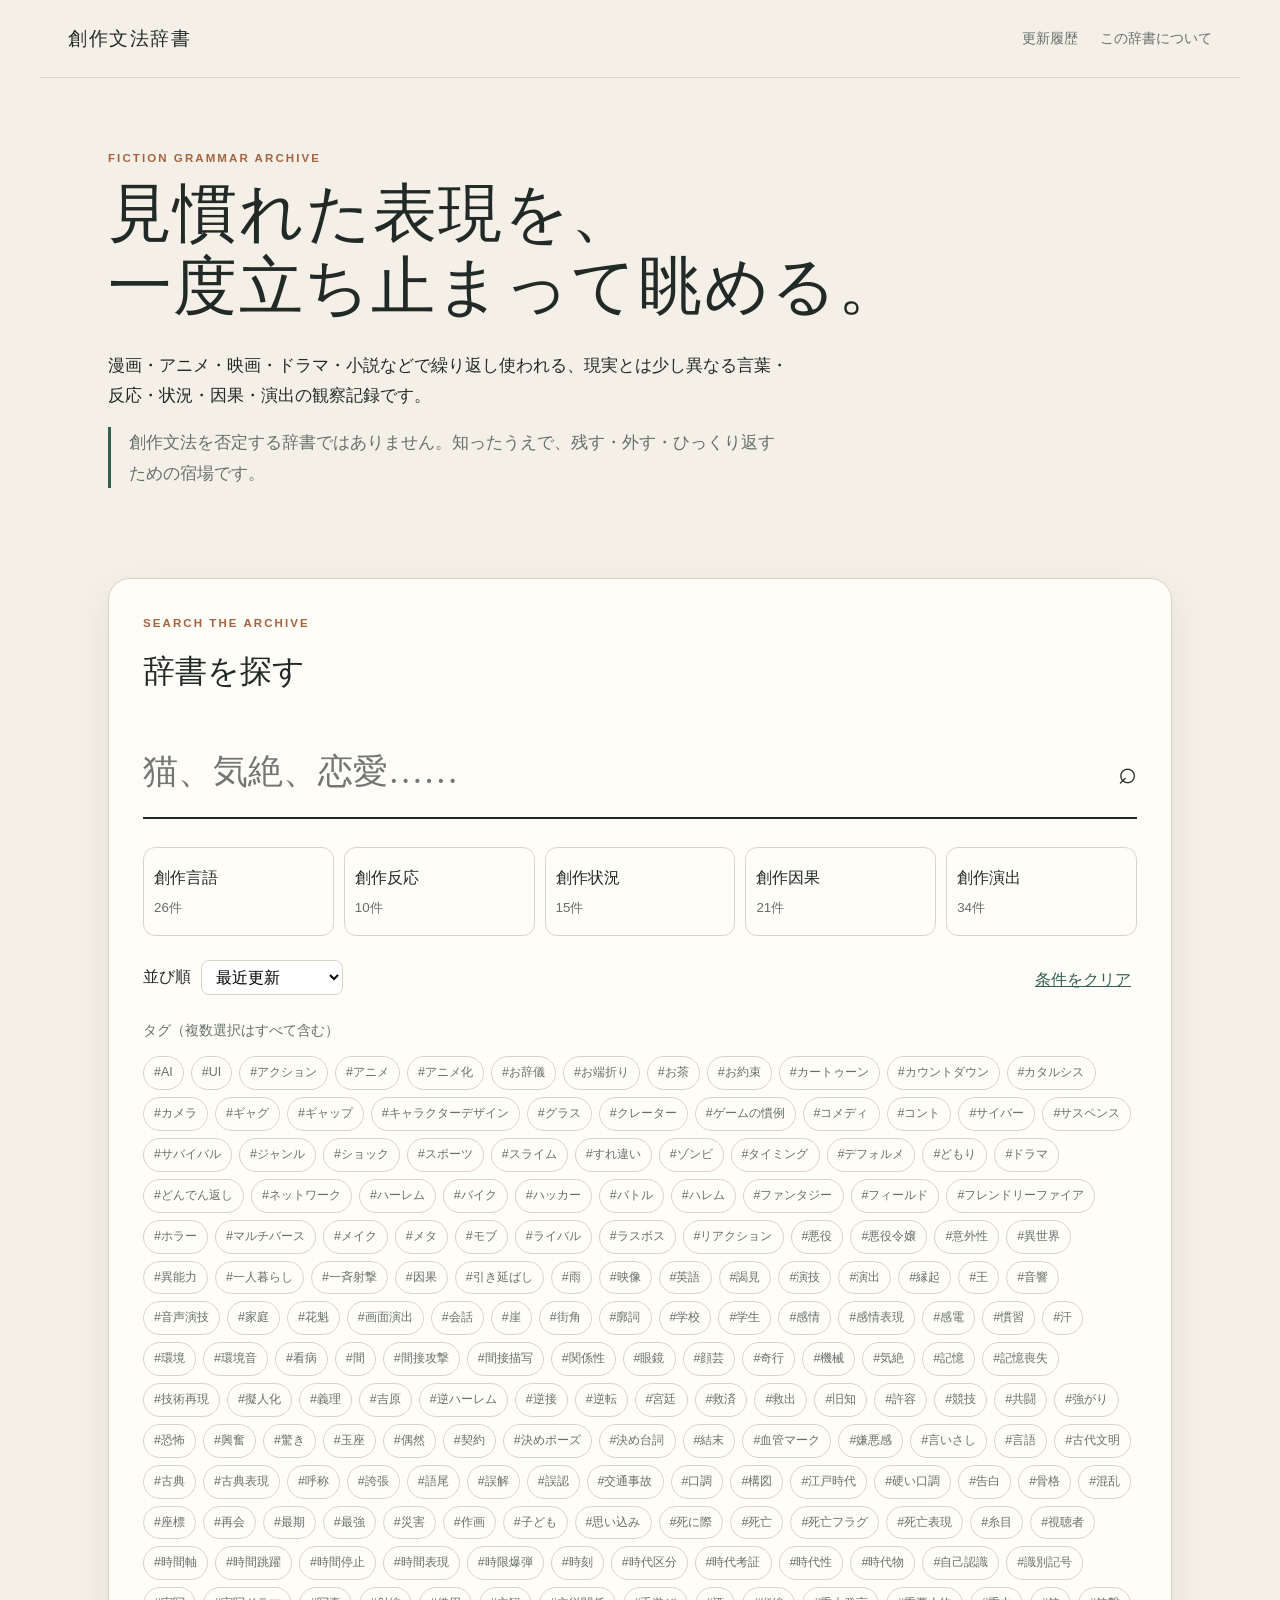
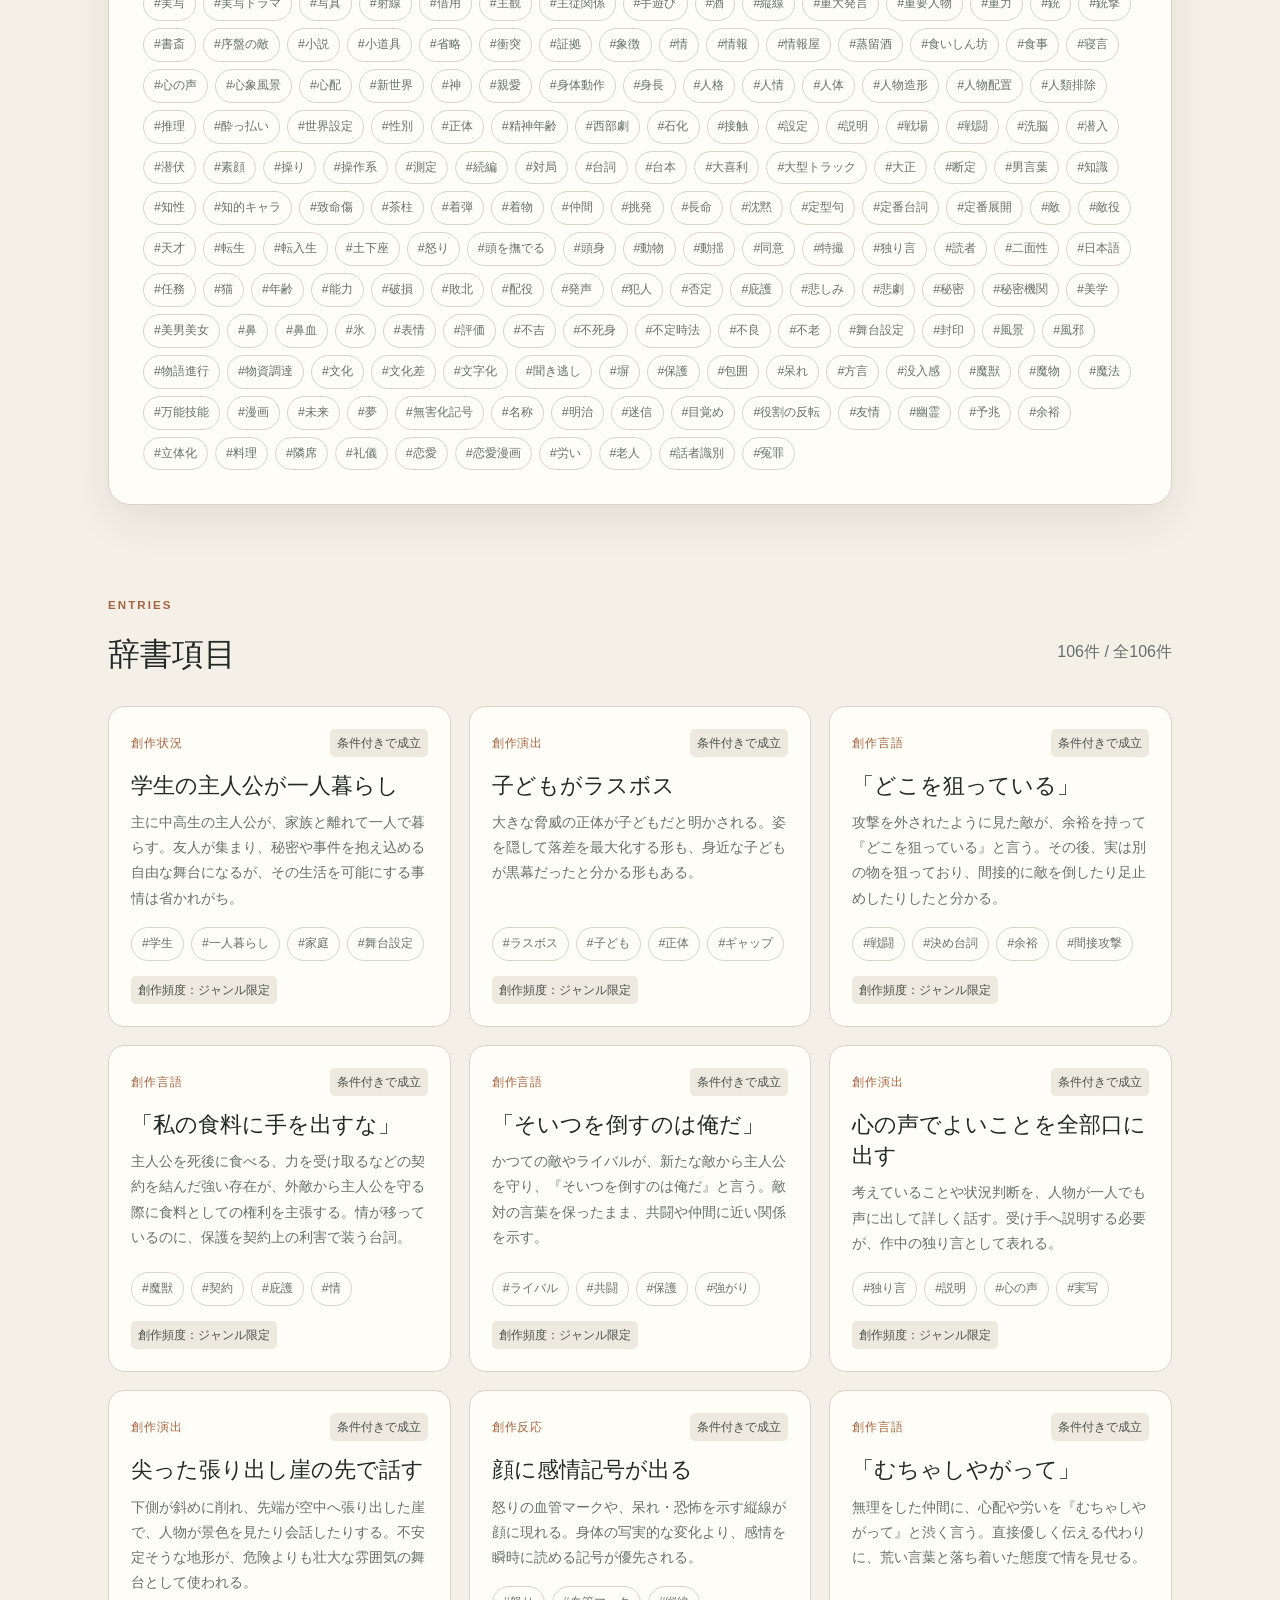
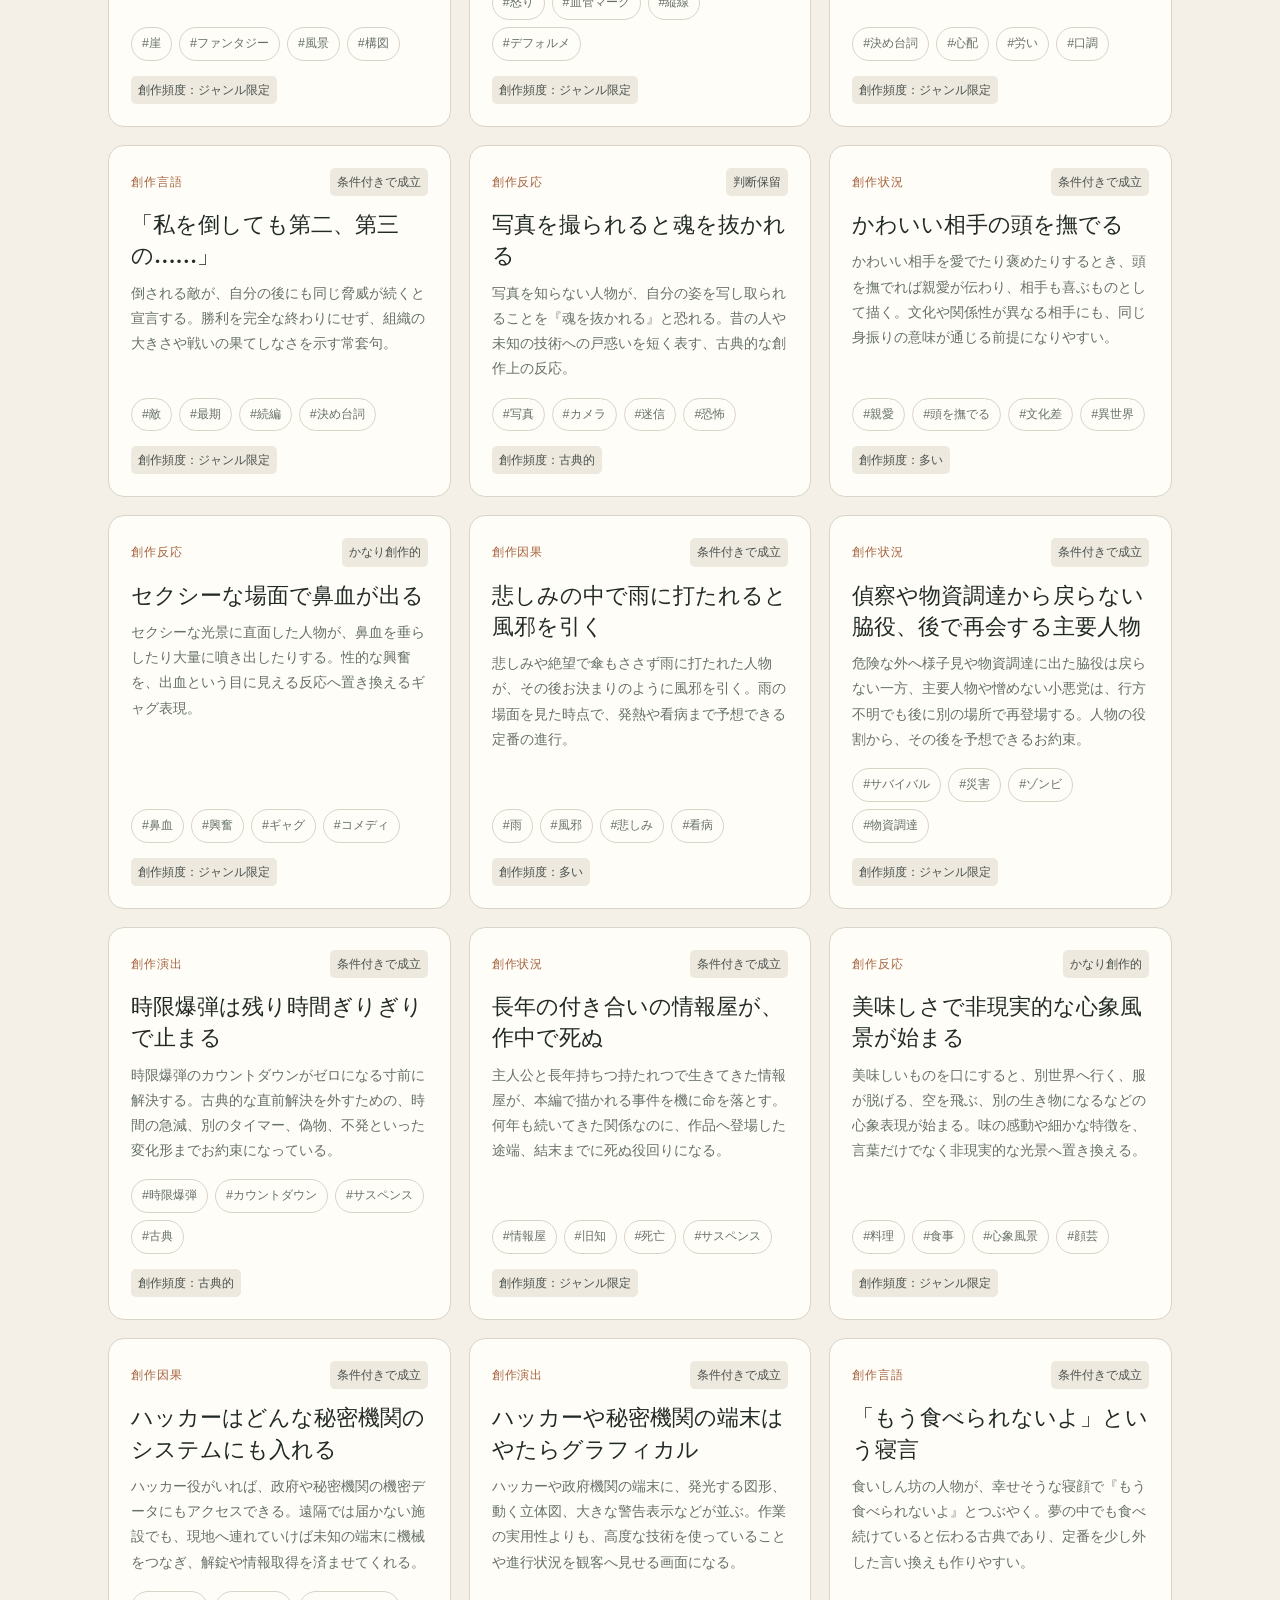
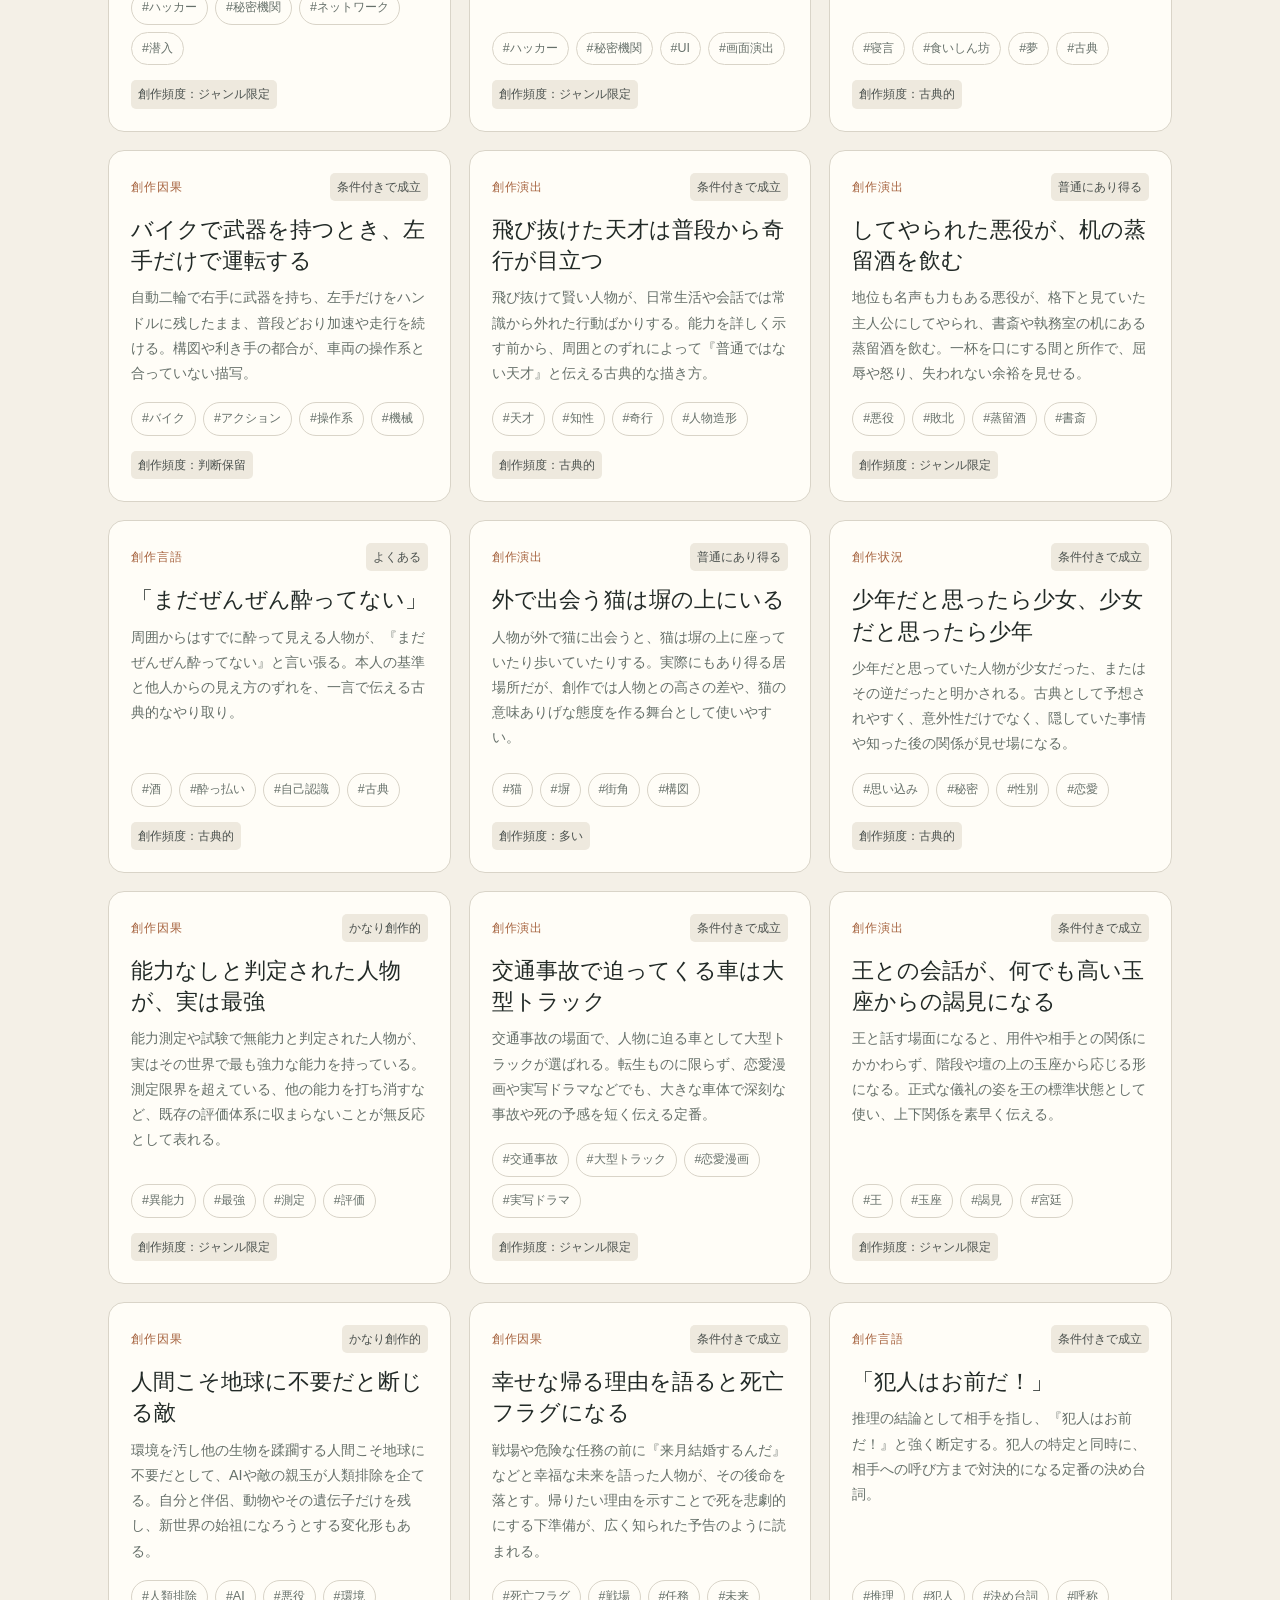
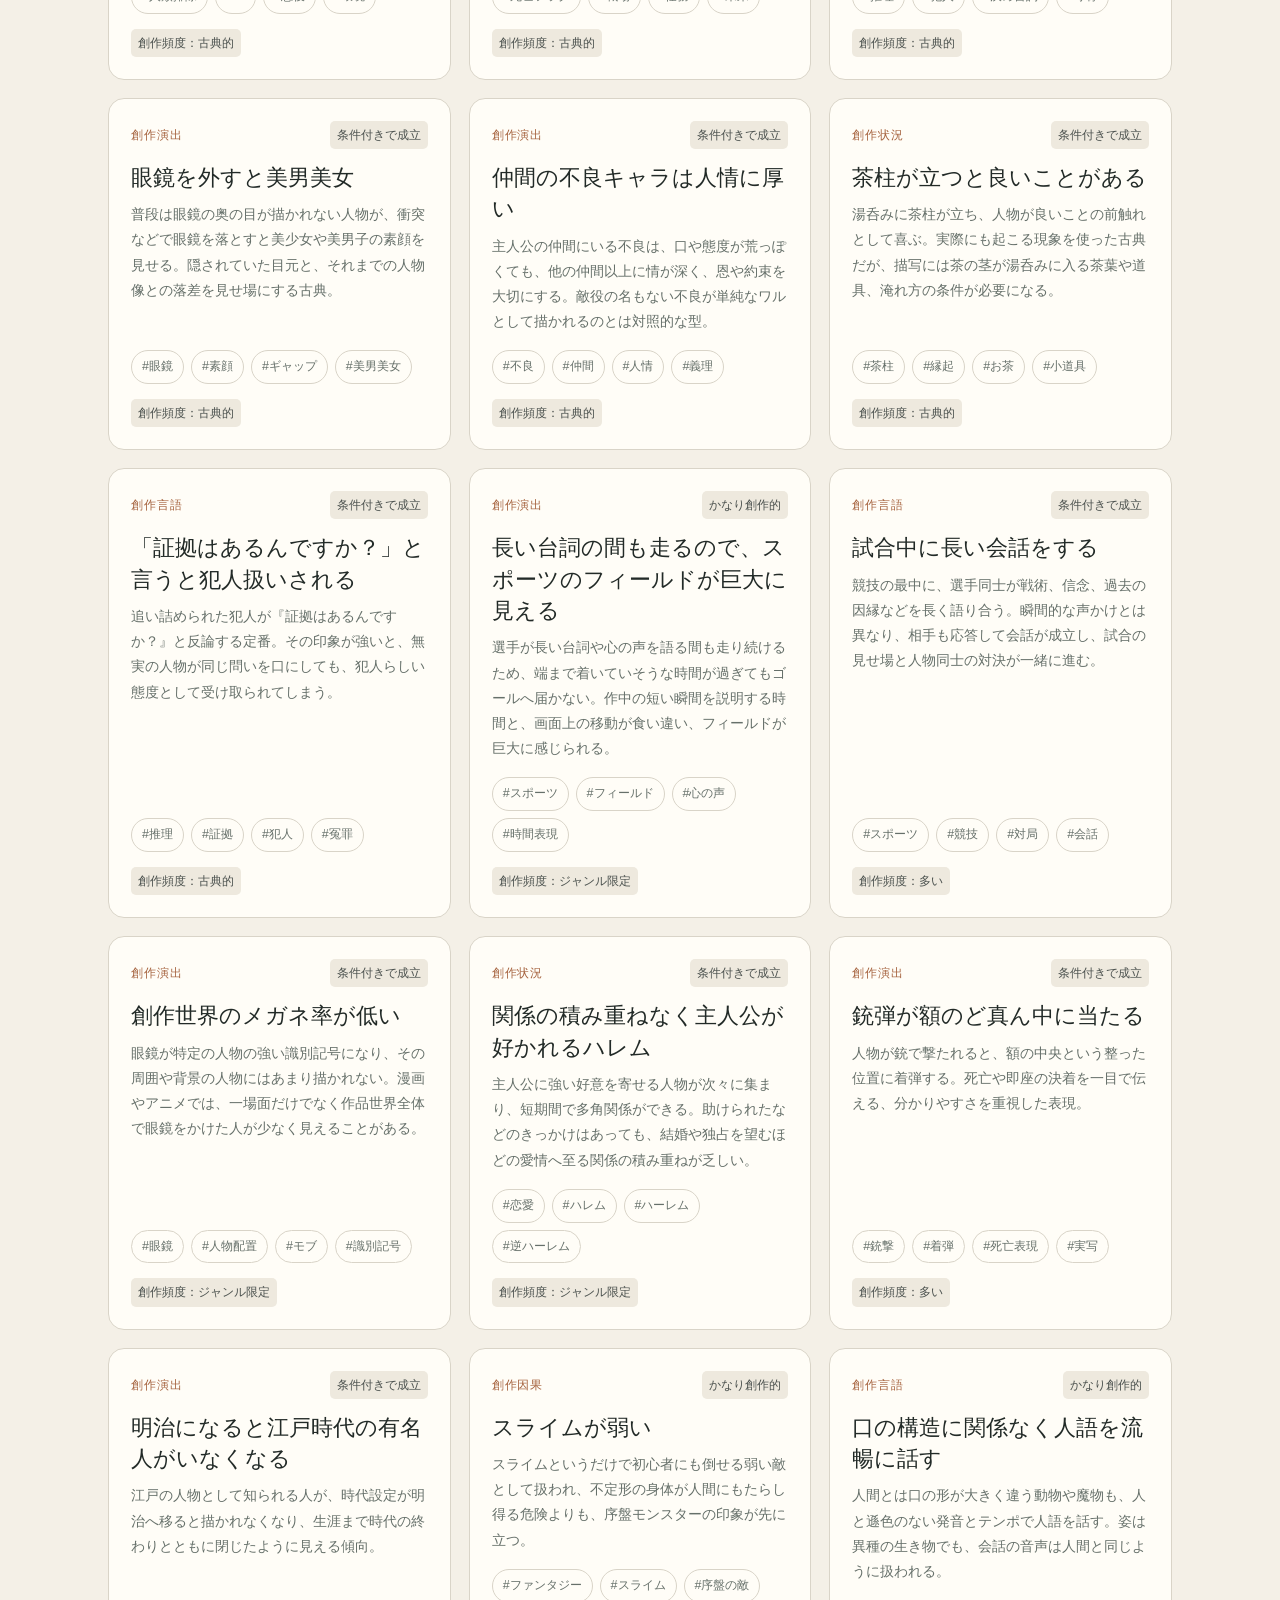
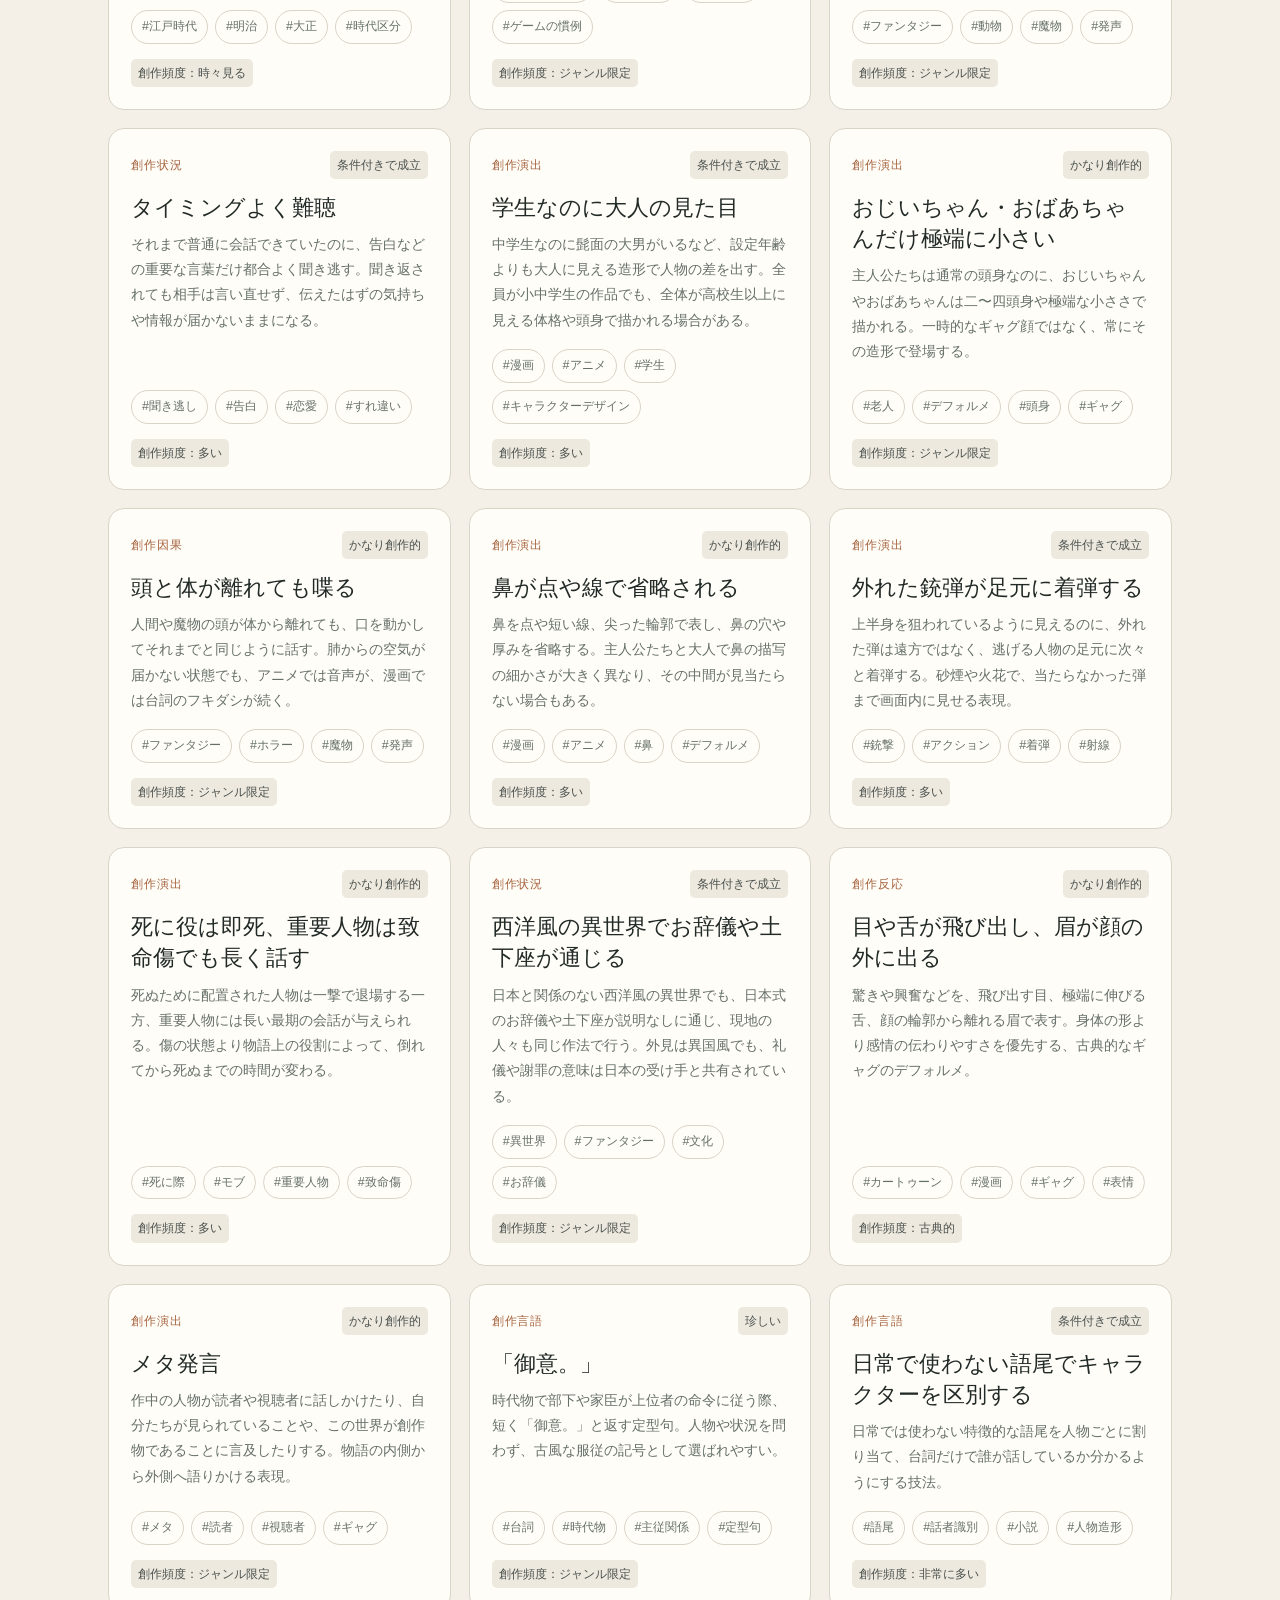
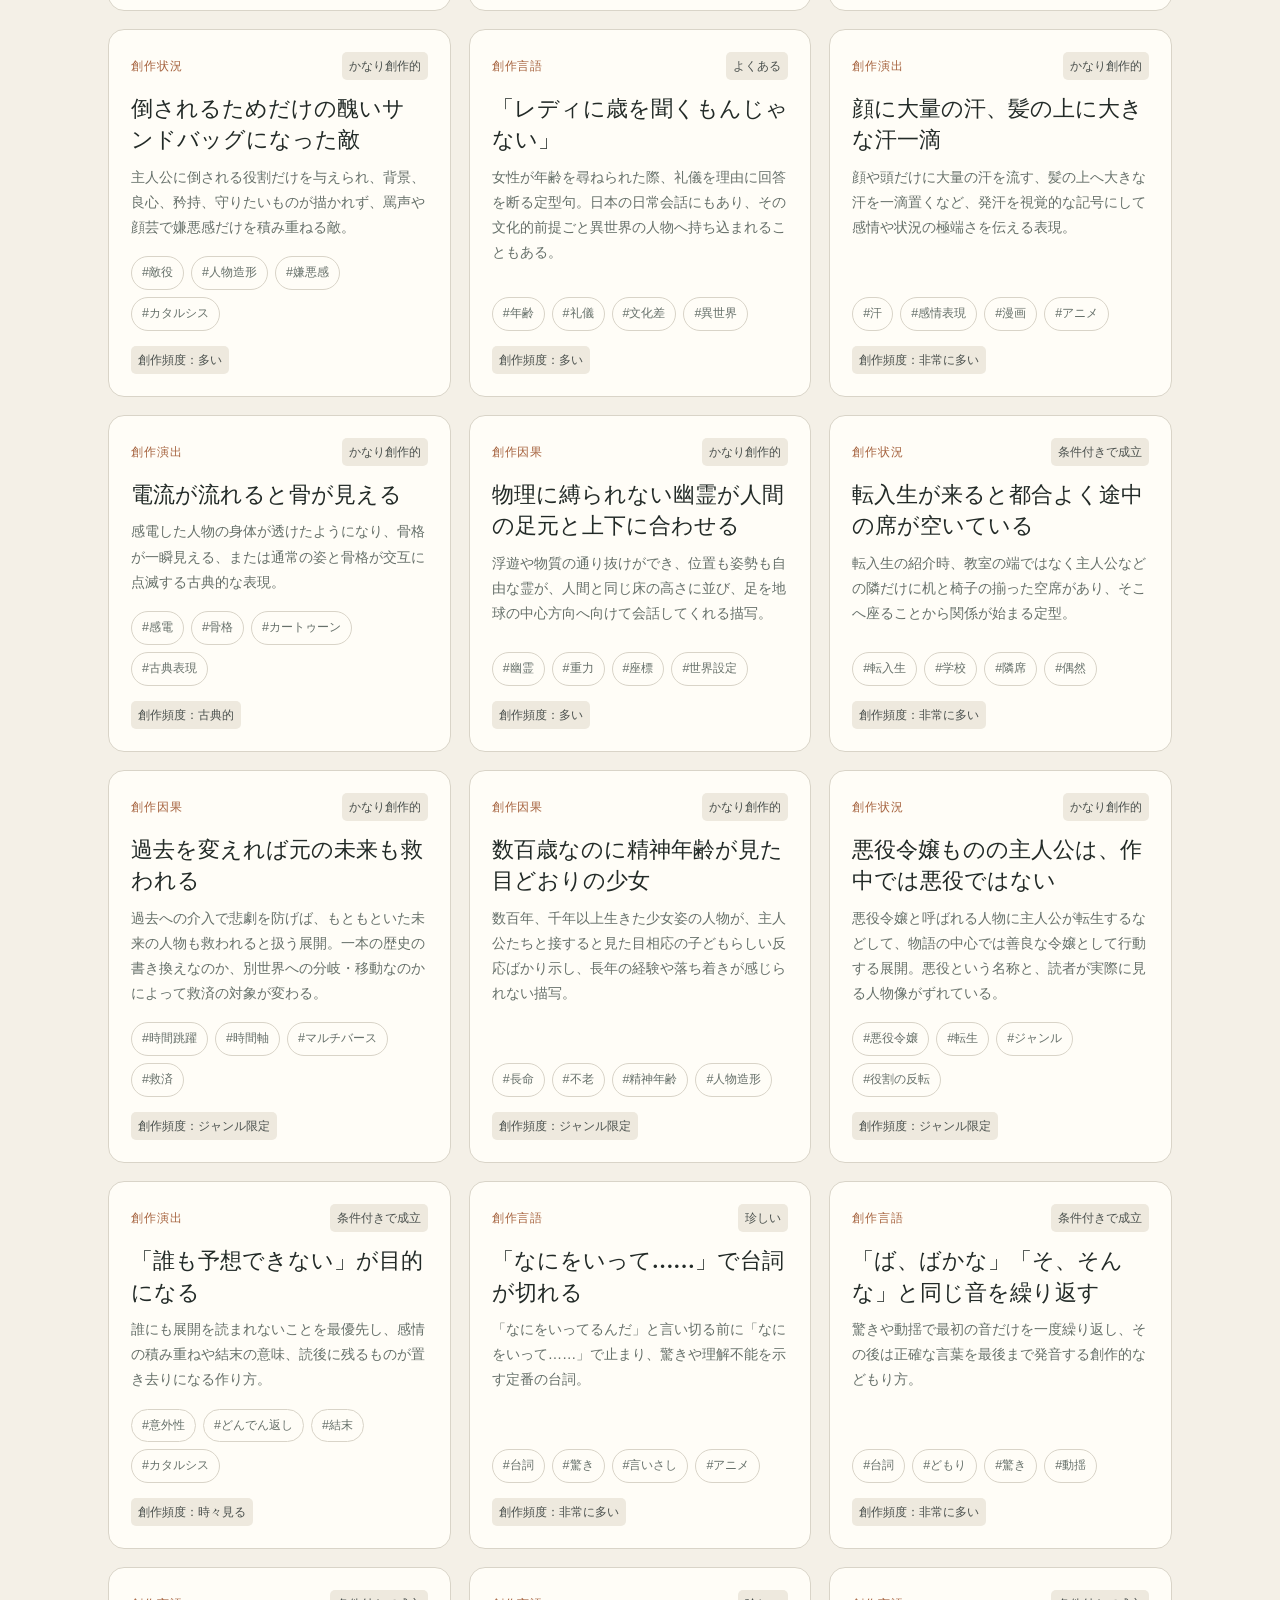
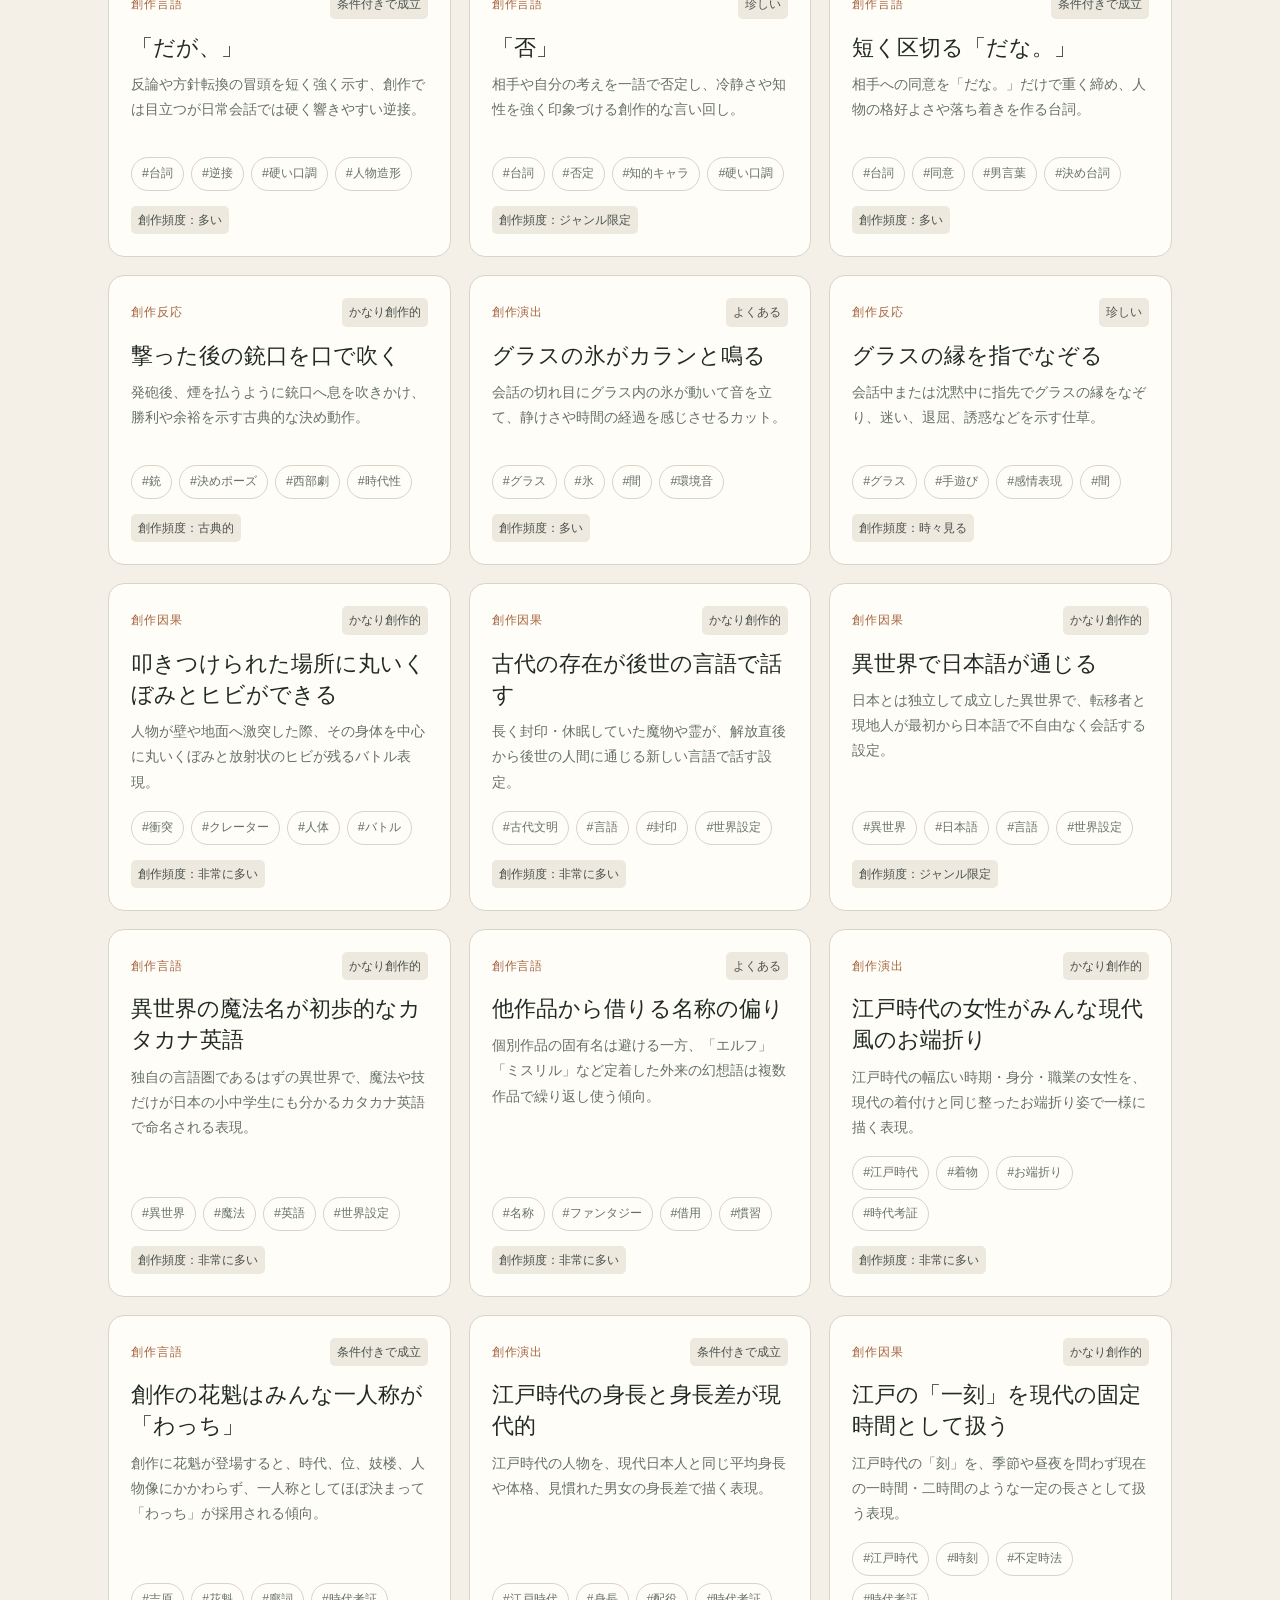
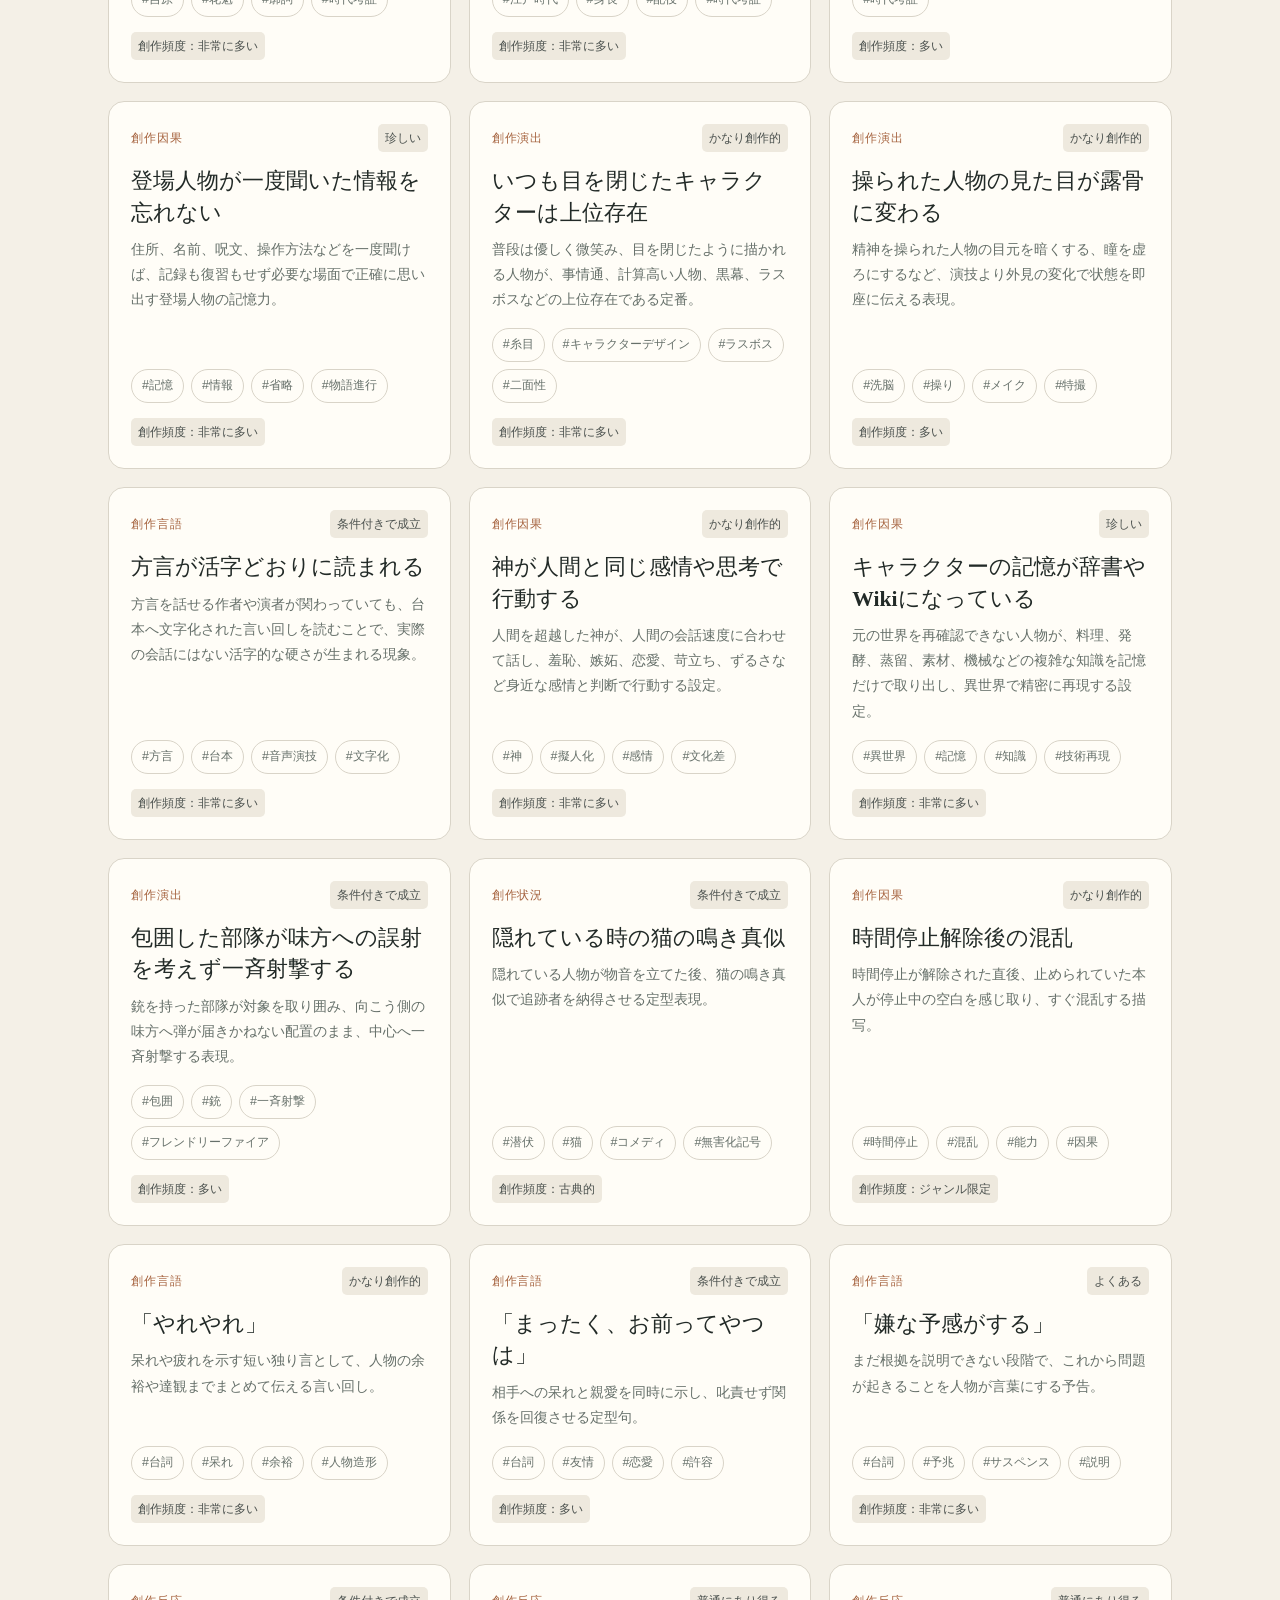
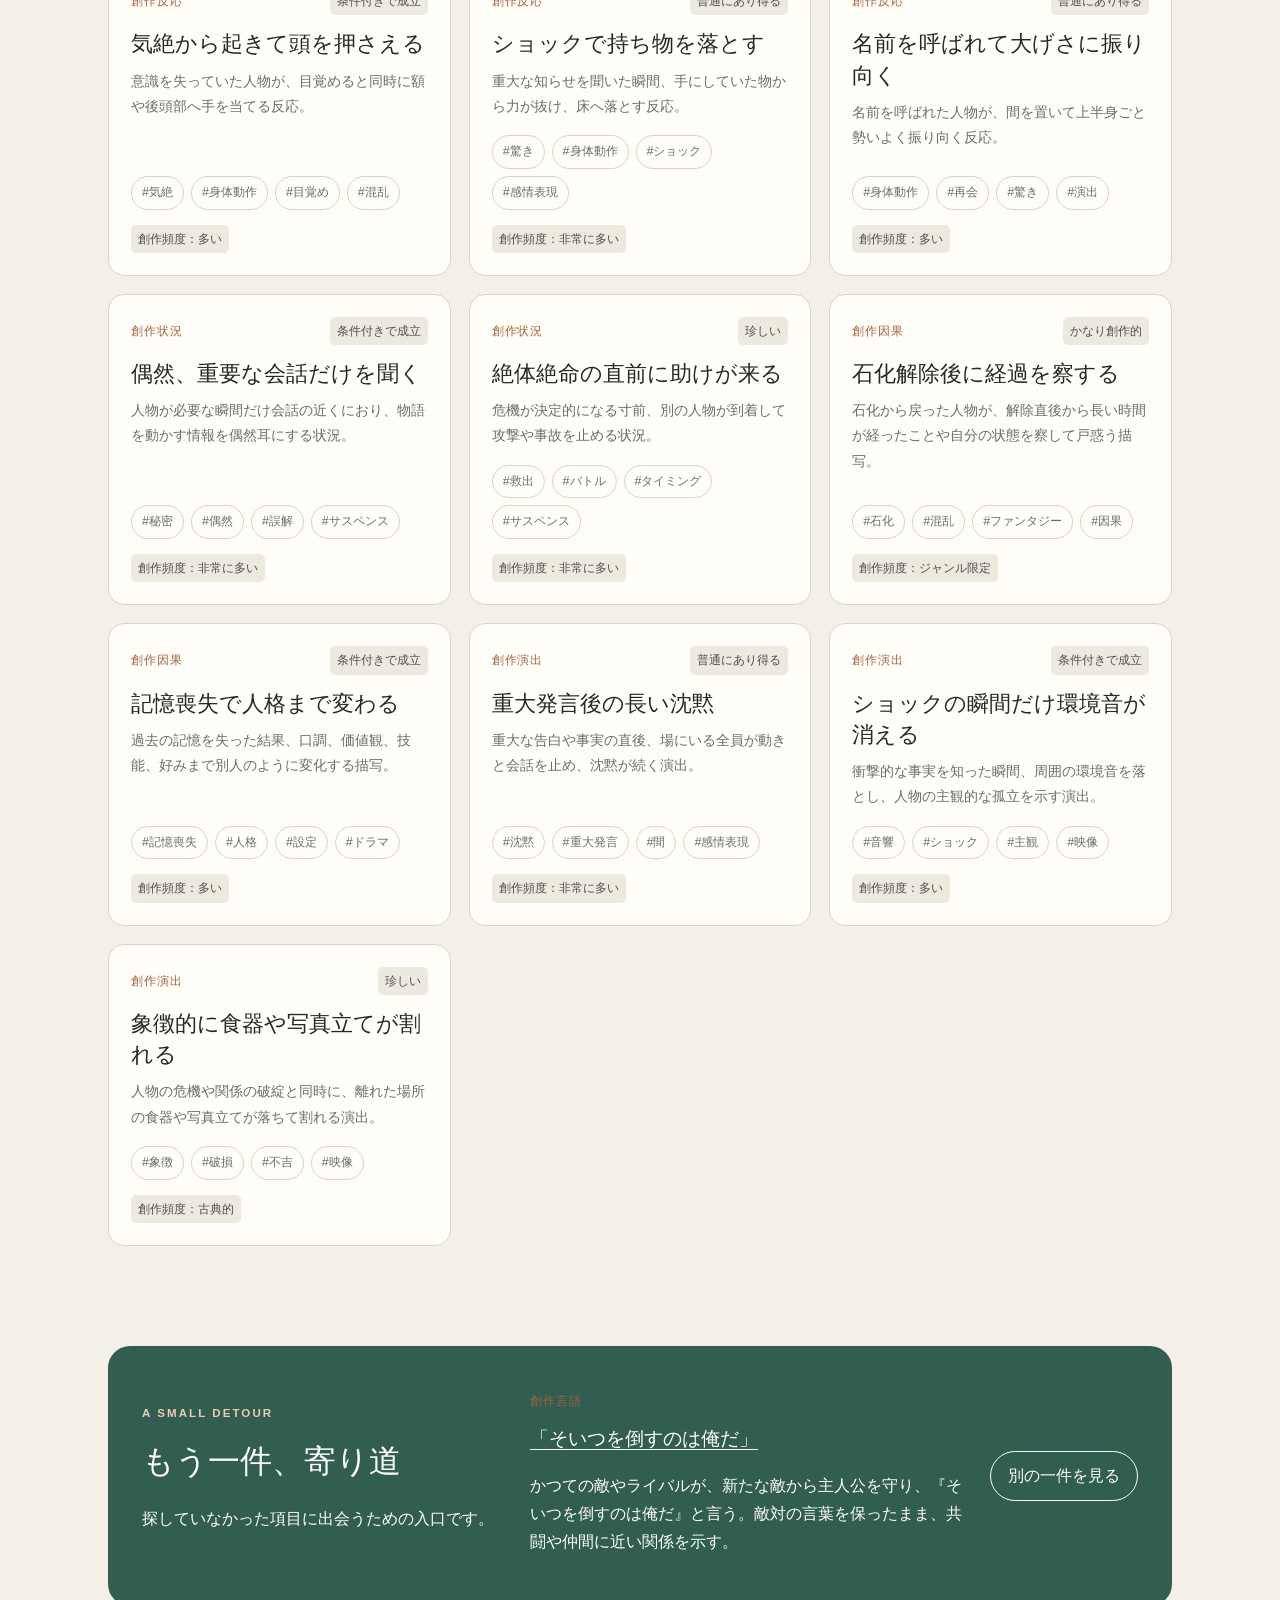
==== commit 47c852a8: "Polish hero heading line breaks across screen sizes" ====
--- a/docs/index.html
+++ b/docs/index.html
@@ -1,6 +1,6 @@
 <!doctype html><html lang="ja"><head><meta charset="utf-8"><meta name="viewport" content="width=device-width,initial-scale=1"><meta name="description" content="創作で繰り返し使われる言葉・反応・状況・因果・演出を観察する辞書"><title>創作文法辞書</title><link rel="stylesheet" href="css/style.css"><link rel="stylesheet" href="css/local-admin.css"><script src="js/constants.js" defer></script><script src="js/data.js" defer></script><script src="js/render.js" defer></script><script src="js/search.js" defer></script><script src="js/local-admin.js" defer></script><script src="js/app.js" defer></script></head><body>
 <header class="site-header"><a class="brand" href="index.html">創作文法辞書</a><nav aria-label="メイン"><a href="updates.html">更新履歴</a><a href="about.html">この辞書について</a></nav></header>
-<main><section class="hero"><p class="eyebrow">FICTION GRAMMAR ARCHIVE</p><h1>見慣れた表現を、<br>一度立ち止まって眺める。</h1><p>漫画・アニメ・映画・ドラマ・小説などで繰り返し使われる、現実とは少し異なる言葉・反応・状況・因果・演出の観察記録です。</p><p class="note">創作文法を否定する辞書ではありません。知ったうえで、残す・外す・ひっくり返すための宿場です。</p></section>
+<main><section class="hero"><p class="eyebrow">FICTION GRAMMAR ARCHIVE</p><h1 class="hero-title"><span class="hero-title-line">見慣れた表現を、</span><span class="hero-title-line"><span class="hero-title-phrase">一度立ち止まって</span><wbr><span class="hero-title-phrase">眺める。</span></span></h1><p>漫画・アニメ・映画・ドラマ・小説などで繰り返し使われる、現実とは少し異なる言葉・反応・状況・因果・演出の観察記録です。</p><p class="note">創作文法を否定する辞書ではありません。知ったうえで、残す・外す・ひっくり返すための宿場です。</p></section>
 <section aria-labelledby="search-title" class="search-panel"><div><p class="section-kicker">SEARCH THE ARCHIVE</p><h2 id="search-title">辞書を探す</h2></div><label class="search-box"><span class="sr-only">全文検索</span><input id="searchInput" type="search" placeholder="猫、気絶、恋愛……" autocomplete="off"><span aria-hidden="true">⌕</span></label><div id="categoryCards" class="category-grid" aria-label="カテゴリ"></div><div class="filter-row"><label>並び順<select id="sortSelect"><option value="updated">最近更新</option><option value="new">新着</option><option value="name">名前</option><option value="frequency">頻度の目安</option></select></label><button id="clearFilters" class="text-button" type="button">条件をクリア</button></div><div><p class="filter-label">タグ（複数選択はすべて含む）</p><div id="tagFilters" class="tag-list"></div></div></section>
 <section aria-labelledby="resultsTitle"><div class="section-heading"><div><p class="section-kicker">ENTRIES</p><h2 id="resultsTitle">辞書項目</h2></div><p id="resultCount" class="result-count" aria-live="polite"></p></div><div id="emptyState" class="empty" hidden><p>条件に合う項目はありません。</p><button id="emptyClear" type="button">条件をすべて戻す</button></div><div id="entryGrid" class="entry-grid"></div></section>
 <section class="waystation" aria-labelledby="randomTitle"><div><p class="section-kicker">A SMALL DETOUR</p><h2 id="randomTitle">もう一件、寄り道</h2><p>探していなかった項目に出会うための入口です。</p></div><div id="randomEntry"></div><button id="randomButton" type="button" class="primary-button">別の一件を見る</button></section>
--- a/docs/css/style.css
+++ b/docs/css/style.css
@@ -1 +1,4 @@
 :root{--paper:#f4f0e7;--surface:#fffdf7;--ink:#222a27;--muted:#66706a;--line:#d9d4c8;--accent:#315e50;--accent-soft:#dce9df;--warm:#a6633f;--shadow:0 16px 40px rgba(35,42,38,.08);font-family:"Yu Gothic UI","Hiragino Kaku Gothic ProN",Meiryo,sans-serif;color:var(--ink);background:var(--paper);font-synthesis:none}*{box-sizing:border-box}html{scroll-behavior:smooth}body{margin:0;line-height:1.75}a{color:var(--accent);text-underline-offset:.2em}button,input,select,textarea{font:inherit}button,a{touch-action:manipulation}button{cursor:pointer}.site-header{max-width:1200px;margin:auto;padding:22px 28px;display:flex;align-items:center;justify-content:space-between;gap:20px;border-bottom:1px solid var(--line)}.brand{font-family:serif;font-weight:700;font-size:1.18rem;color:var(--ink);text-decoration:none;letter-spacing:.08em}.site-header nav,.site-header nav a,footer nav{display:flex;gap:22px}.site-header nav a,footer a{color:var(--muted);font-size:.88rem;text-decoration:none}main{max-width:1120px;margin:auto;padding:70px 28px}.hero{max-width:820px;margin-bottom:90px}.eyebrow,.section-kicker{font-size:.72rem;font-weight:700;letter-spacing:.18em;color:var(--warm);margin:0 0 10px}.hero h1,.prose h1{font-family:serif;font-size:clamp(2.45rem,7vw,5.4rem);line-height:1.14;letter-spacing:.02em;margin:.1em 0 .4em}.hero>p:not(.eyebrow){max-width:680px;font-size:1.08rem}.hero .note{color:var(--muted);border-left:3px solid var(--accent);padding-left:18px}.search-panel{background:var(--surface);border:1px solid var(--line);border-radius:22px;padding:34px;box-shadow:var(--shadow);margin-bottom:90px}.search-panel h2,.section-heading h2,.waystation h2{font-family:serif;font-size:2rem;margin:0}.search-box{display:flex;align-items:center;border-bottom:2px solid var(--ink);margin:28px 0}.search-box input{width:100%;border:0;background:transparent;font-family:serif;font-size:clamp(1.4rem,4vw,2.2rem);padding:14px 0;outline:none}.search-box span{font-size:2rem}.category-grid{display:grid;grid-template-columns:repeat(5,1fr);gap:10px;margin:24px 0}.category-button{border:1px solid var(--line);border-radius:12px;background:transparent;padding:16px 10px;color:var(--ink);text-align:left}.category-button strong,.category-button small{display:block}.category-button small{color:var(--muted);margin-top:4px}.category-button[aria-pressed="true"]{background:var(--accent);color:white;border-color:var(--accent)}.category-button[aria-pressed="true"] small{color:#dce9df}.filter-row,.section-heading{display:flex;align-items:end;justify-content:space-between;gap:20px;margin:24px 0}.filter-row label{display:flex;gap:10px;align-items:center}.filter-row select{padding:7px 30px 7px 10px;background:white;border:1px solid var(--line);border-radius:8px}.text-button{border:0;background:transparent;color:var(--accent);text-decoration:underline}.filter-label{font-size:.85rem;color:var(--muted)}.tag-list{display:flex;flex-wrap:wrap;gap:7px}.tag-chip{border:1px solid var(--line);background:var(--surface);border-radius:999px;padding:5px 10px;font-size:.78rem;color:var(--muted)}button.tag-chip[aria-pressed="true"]{background:var(--accent-soft);border-color:var(--accent);color:var(--accent)}.entry-grid{display:grid;grid-template-columns:repeat(3,minmax(0,1fr));gap:18px}.entry-card{display:flex;flex-direction:column;background:var(--surface);border:1px solid var(--line);border-radius:16px;padding:22px;min-height:290px}.entry-card .meta{display:flex;align-items:center;justify-content:space-between;gap:8px}.category-label{font-size:.72rem;letter-spacing:.08em;color:var(--warm);font-weight:700}.entry-card h3{font-family:serif;font-size:1.35rem;line-height:1.45;margin:14px 0 8px}.entry-card h3 a{color:var(--ink);text-decoration:none}.entry-card h3 a:hover{text-decoration:underline}.entry-card .summary{font-size:.9rem;color:var(--muted);margin:0 0 16px}.entry-card .card-bottom{margin-top:auto}.badges{display:flex;flex-wrap:wrap;gap:7px;margin-top:15px}.badge{font-size:.72rem;padding:4px 7px;background:#eee9de;border-radius:5px;color:#4b514e}.result-count{color:var(--muted)}.empty{padding:50px;text-align:center;border:1px dashed var(--line);border-radius:16px}.waystation{margin:100px 0 20px;padding:34px;background:var(--accent);color:white;border-radius:22px;display:grid;grid-template-columns:1fr 1.2fr auto;gap:28px;align-items:center}.waystation .section-kicker{color:#e9cbb9}.waystation h3{font-family:serif;margin:0}.waystation a{color:white}.primary-button{border:1px solid currentColor;border-radius:999px;background:transparent;color:inherit;padding:10px 17px;text-decoration:none;white-space:nowrap}.primary-button.inline{display:inline-block;background:var(--accent);color:white;border-color:var(--accent)}footer{max-width:1200px;margin:auto;padding:35px 28px 60px;border-top:1px solid var(--line);display:flex;justify-content:space-between;color:var(--muted);font-size:.85rem}.detail-main{max-width:920px}.back-link{display:inline-block;margin-bottom:25px}.detail-card{background:var(--surface);border:1px solid var(--line);border-radius:20px;padding:clamp(25px,6vw,60px);box-shadow:var(--shadow);margin-bottom:65px}.detail-card h1{font-family:serif;font-size:clamp(2rem,6vw,4rem);line-height:1.2;margin:.2em 0}.detail-summary{font-size:1.12rem;color:var(--muted);border-bottom:1px solid var(--line);padding-bottom:28px}.detail-section{margin-top:34px}.detail-section h2{font-size:.77rem;color:var(--warm);letter-spacing:.12em}.detail-section ol,.detail-section ul{padding-left:1.4em}.detail-callout{background:var(--accent-soft);padding:20px;border-radius:12px}.prose{max-width:760px}.prose .lead{font-size:1.2rem}.prose h2{font-family:serif;font-size:1.65rem;margin-top:2.3em}.prose blockquote{margin:36px 0;padding:20px 24px;border-left:4px solid var(--accent);background:var(--surface);font-family:serif;font-size:1.2rem}.updates-list article{border-top:1px solid var(--line);padding:26px 0}.updates-list time{font-size:.8rem;color:var(--muted)}.updates-list h2{margin:.2em 0}.update-links{display:flex;flex-wrap:wrap;gap:10px}.error-page{padding-top:18vh}.noscript{padding:20px;background:#fee}.sr-only{position:absolute!important;width:1px!important;height:1px!important;padding:0!important;margin:-1px!important;overflow:hidden!important;clip:rect(0,0,0,0)!important;white-space:nowrap!important;border:0!important}@media(max-width:850px){.category-grid{grid-template-columns:repeat(2,1fr)}.entry-grid{grid-template-columns:repeat(2,minmax(0,1fr))}.waystation{grid-template-columns:1fr}.waystation .primary-button{justify-self:start}}@media(max-width:560px){.site-header{align-items:flex-start;padding:18px}.site-header nav{gap:10px;flex-direction:column;text-align:right}.site-header nav a{font-size:.78rem}main{padding:48px 18px}.hero{margin-bottom:55px}.search-panel{padding:22px 16px;margin-bottom:55px}.category-grid{grid-template-columns:1fr 1fr}.entry-grid{grid-template-columns:1fr}.filter-row,.section-heading{align-items:flex-start}.filter-row{flex-direction:column}.section-heading{margin-bottom:16px}.detail-card{border-radius:14px}.waystation{margin-top:60px;padding:25px 20px}footer{padding:28px 18px;flex-direction:column}footer nav{flex-wrap:wrap}}
+.hero .hero-title { font-size: clamp(2rem, 5vw, 4rem); }
+.hero-title-line { display: block; }
+.hero-title-phrase { display: inline-block; white-space: nowrap; }
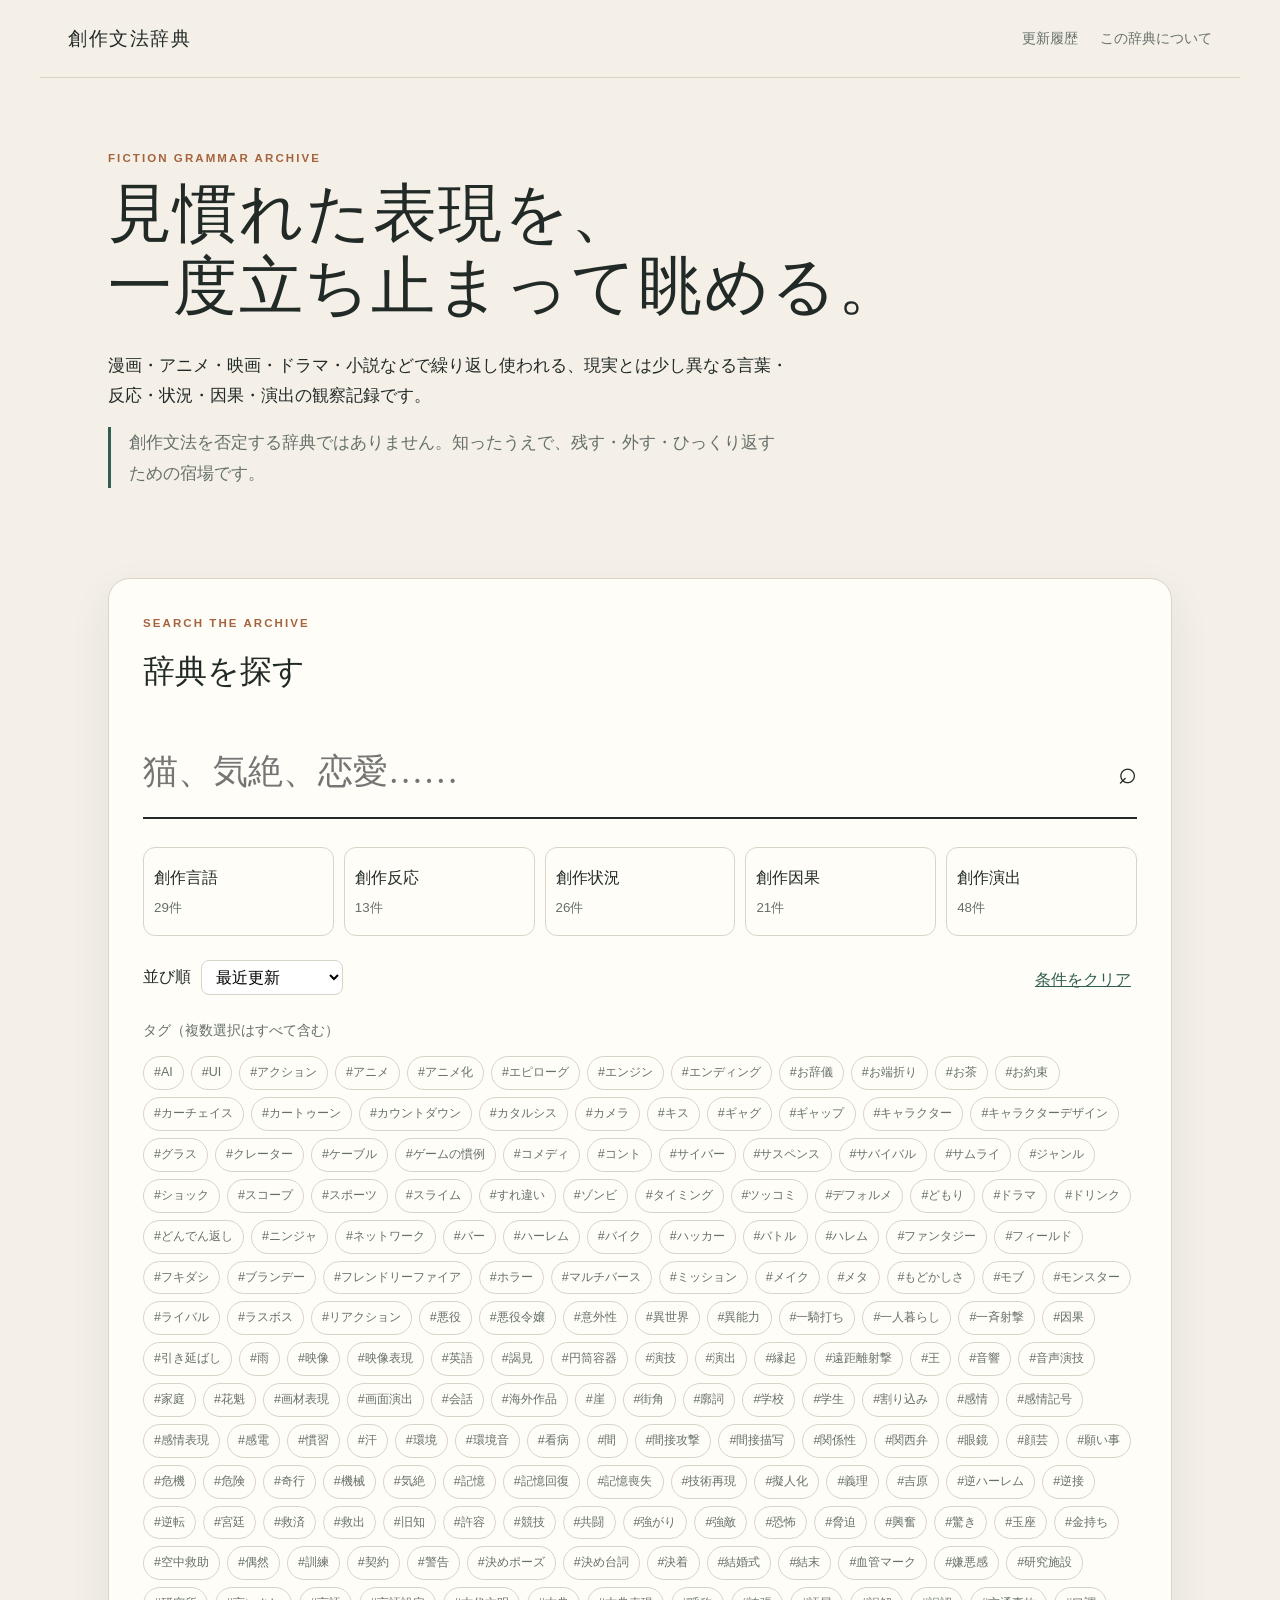
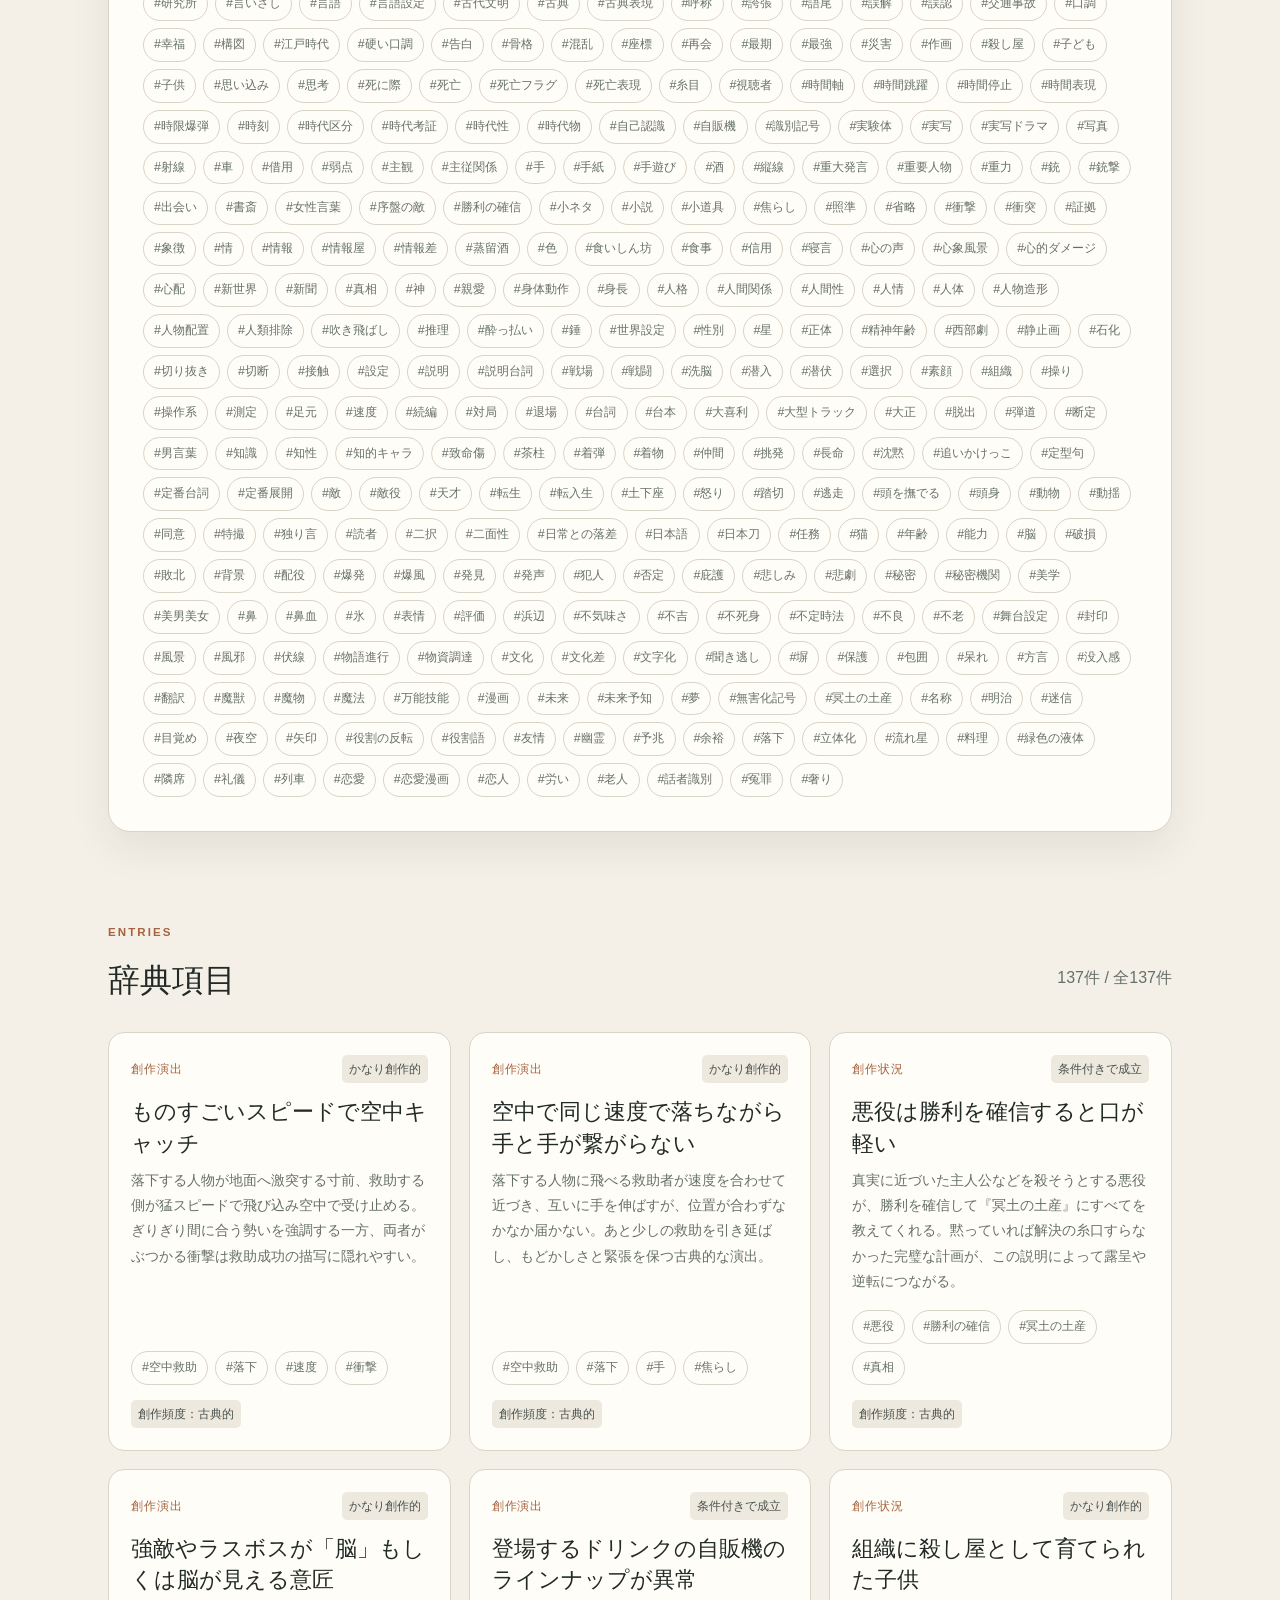
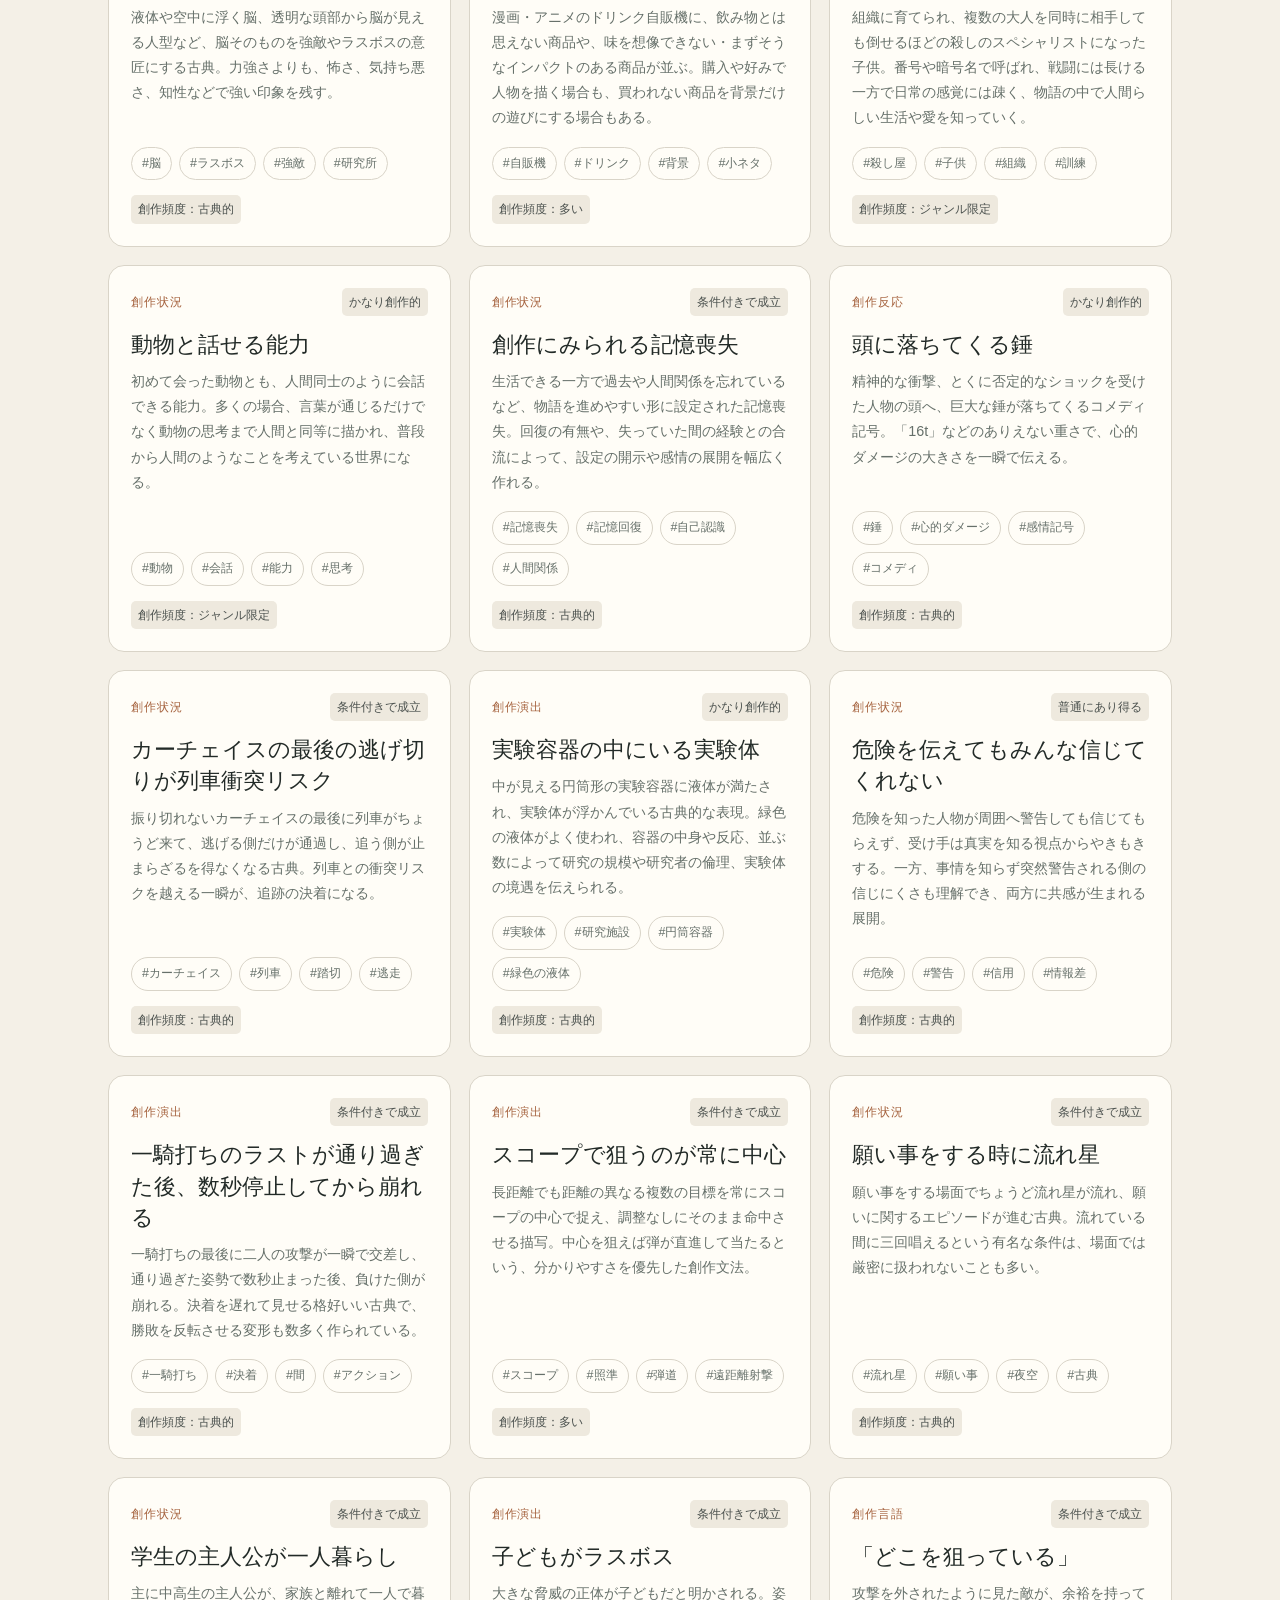
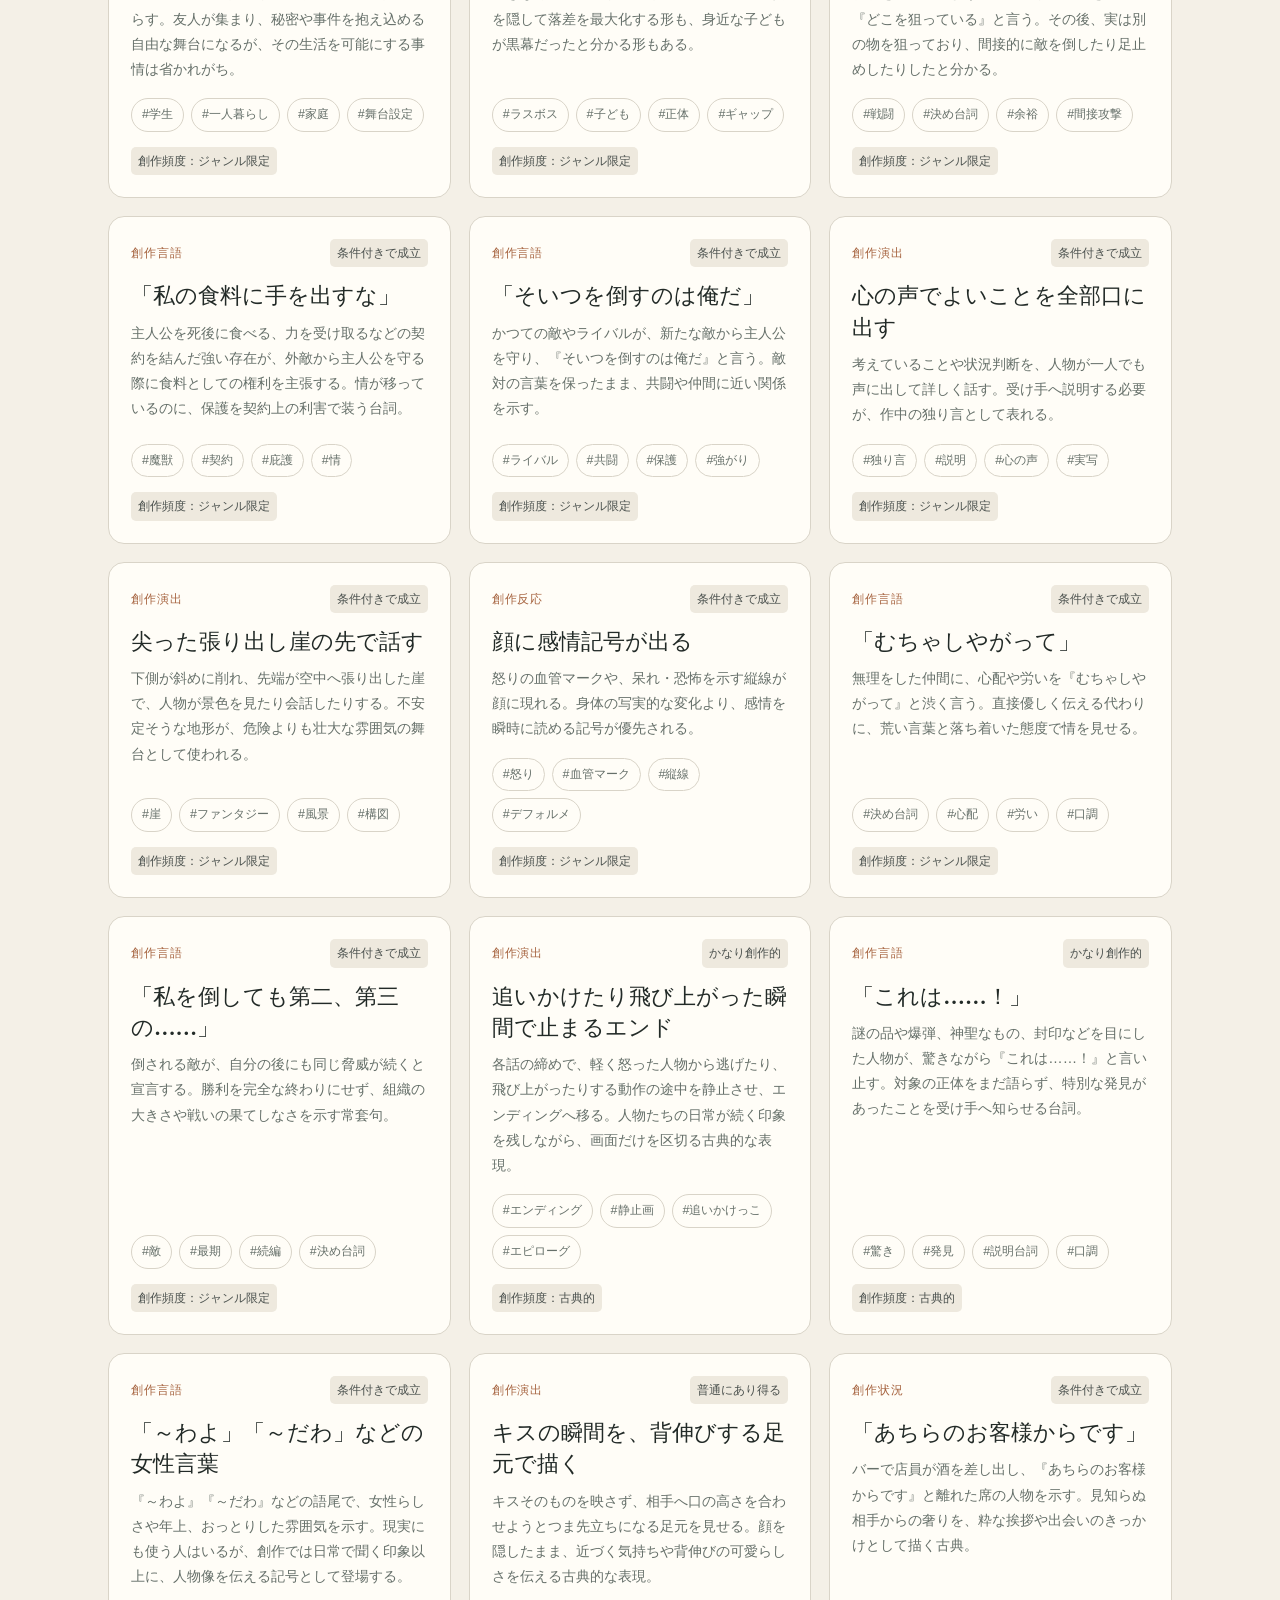
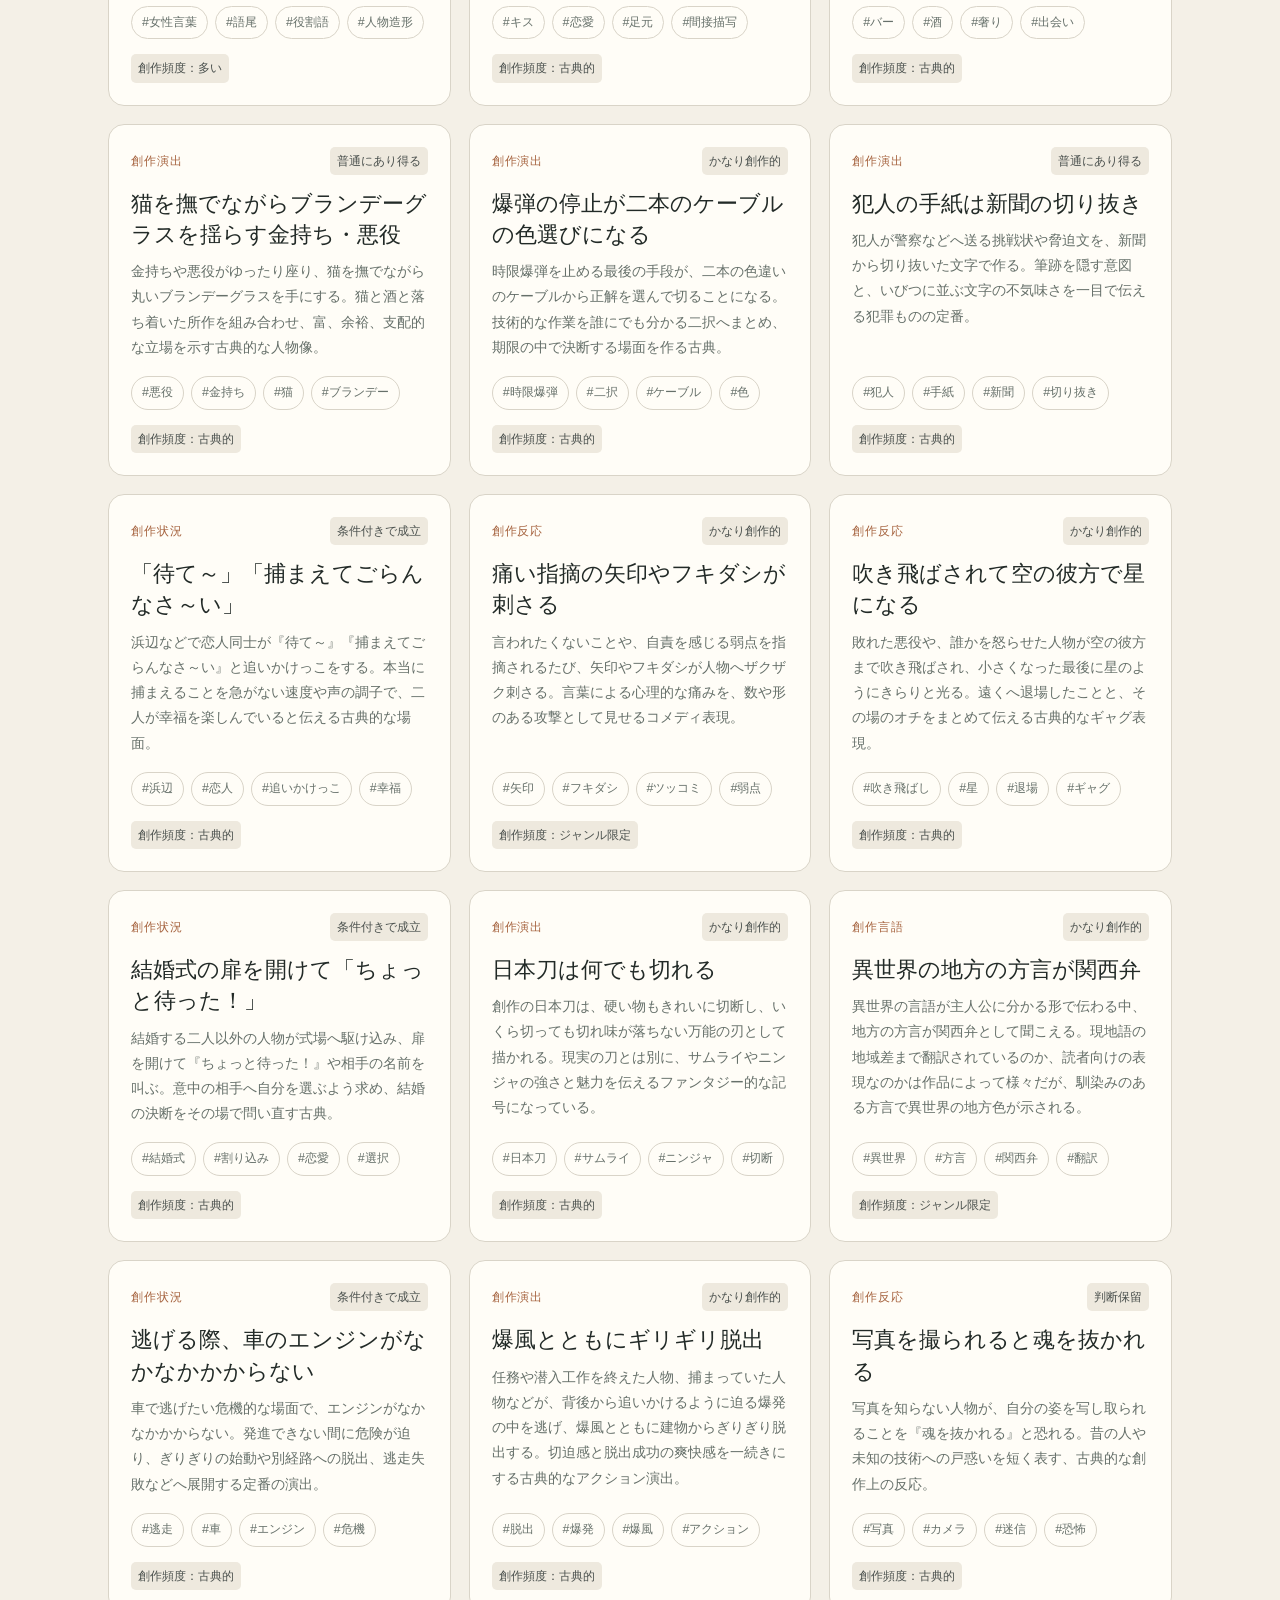
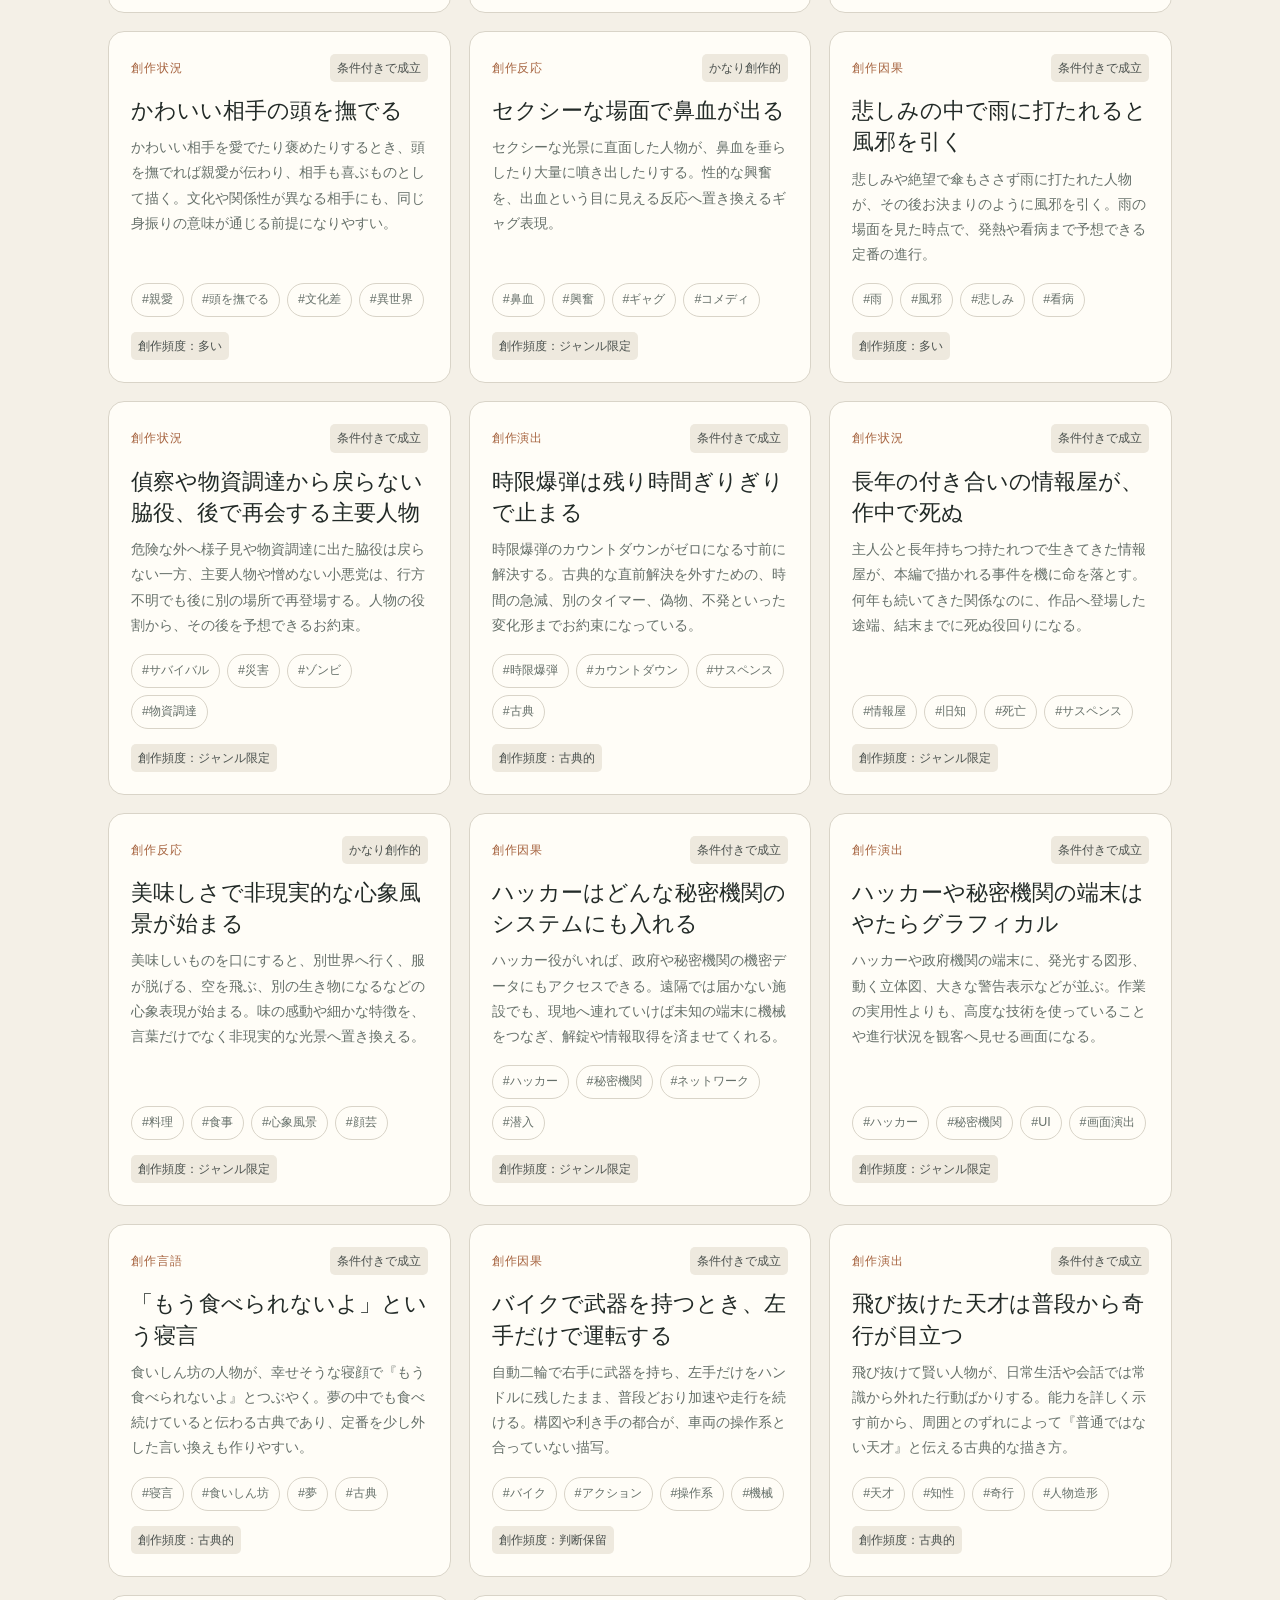
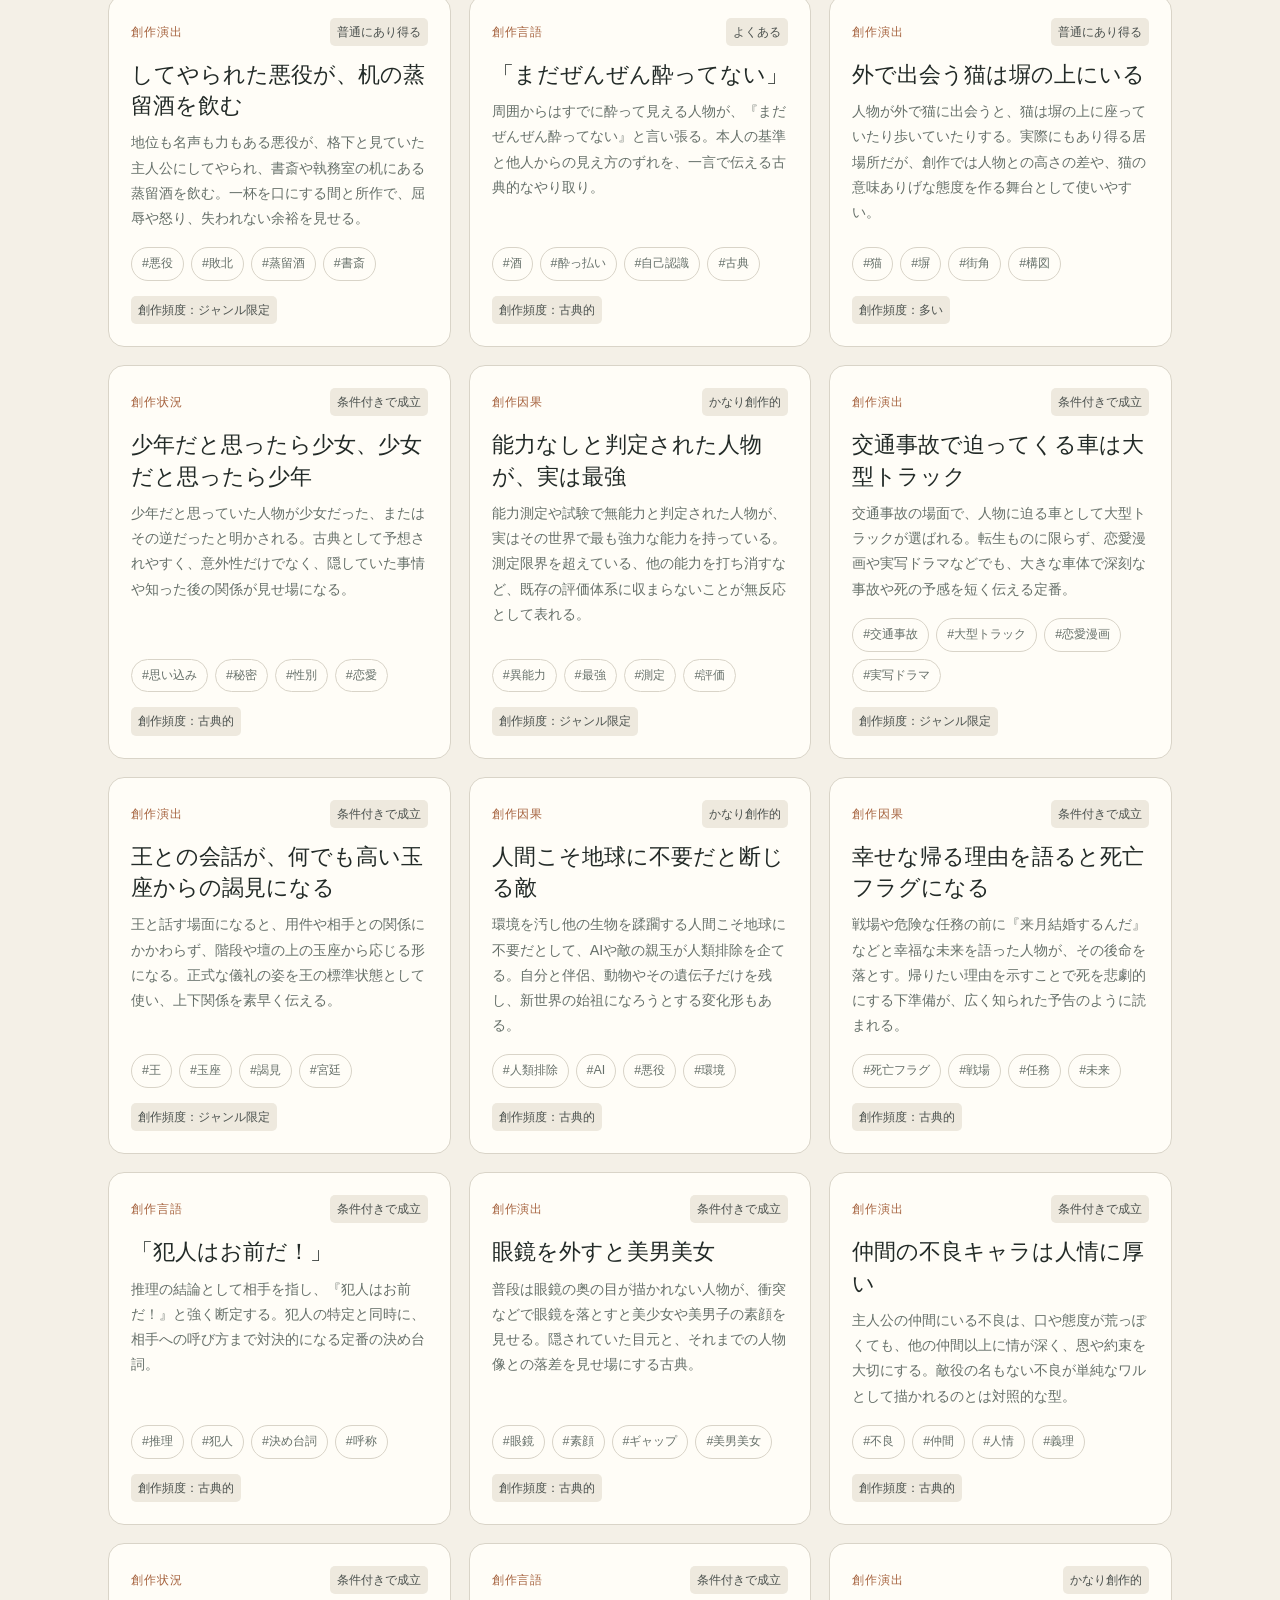
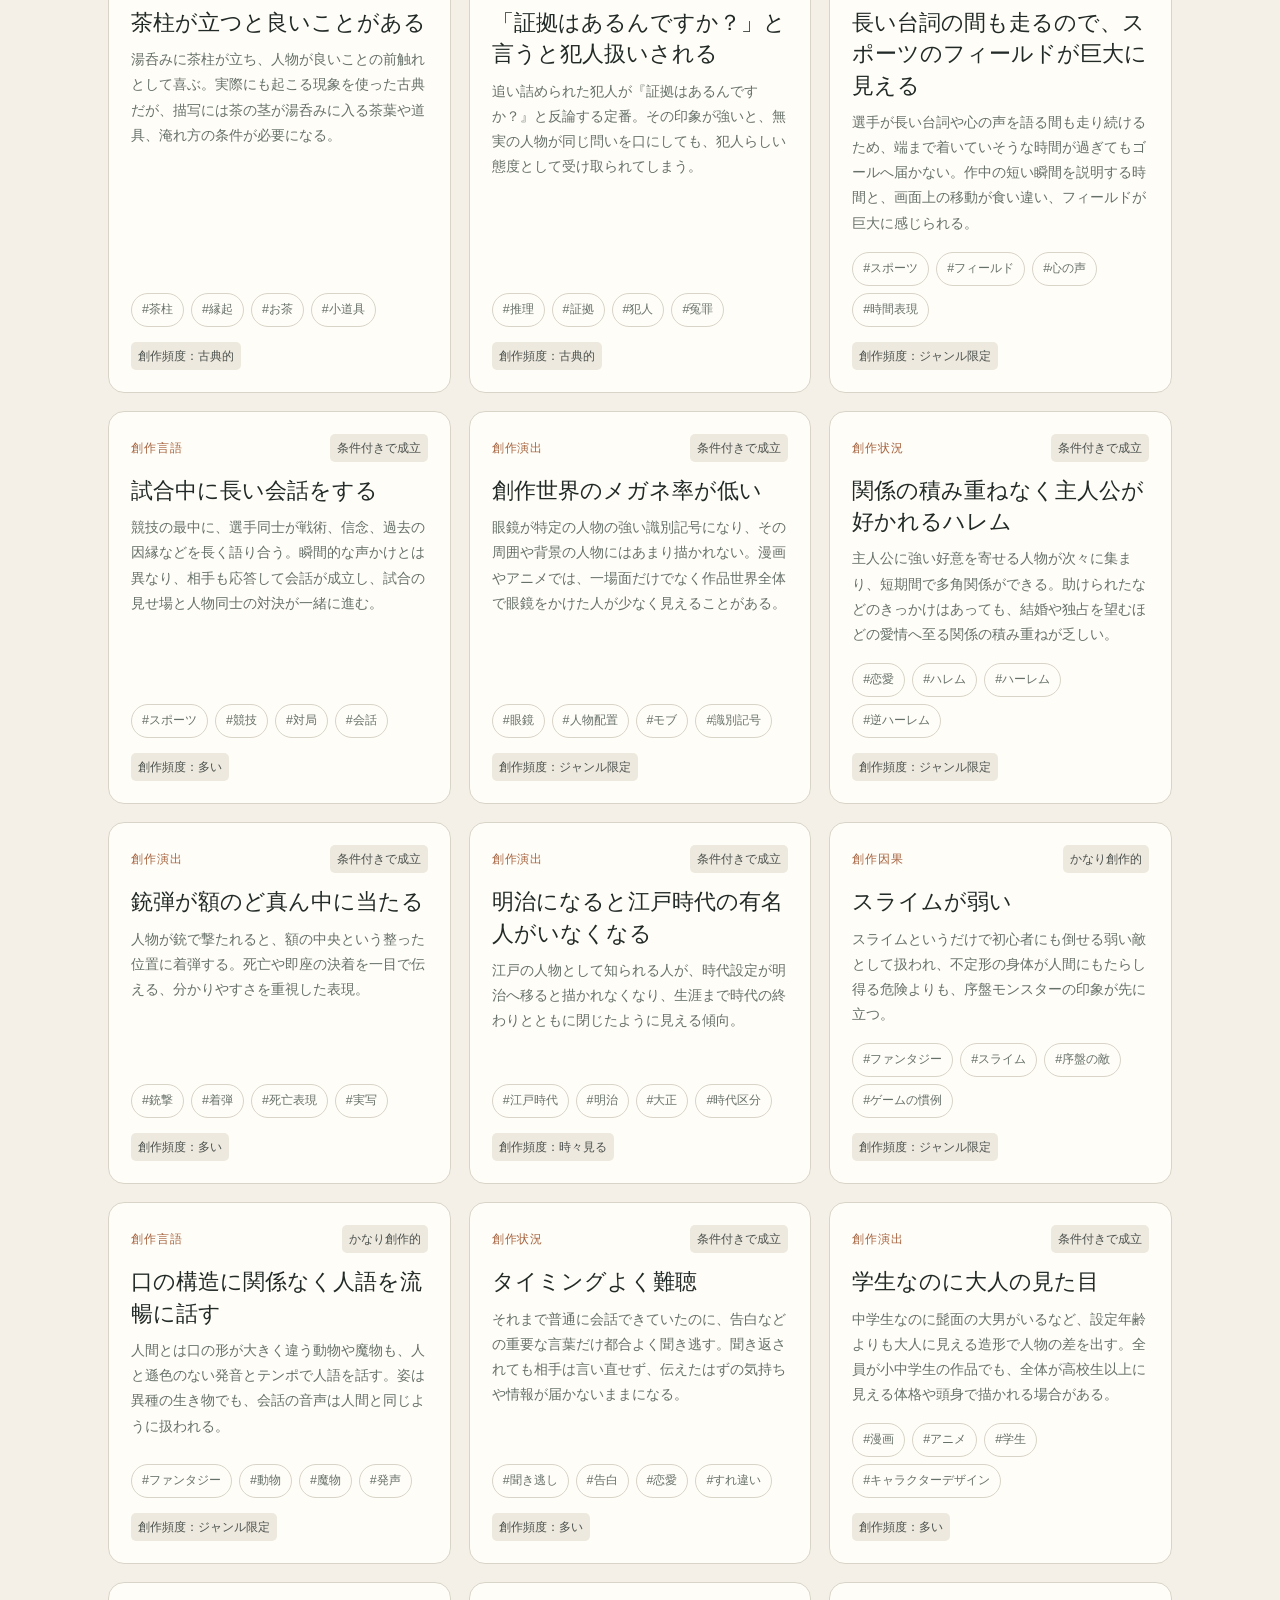
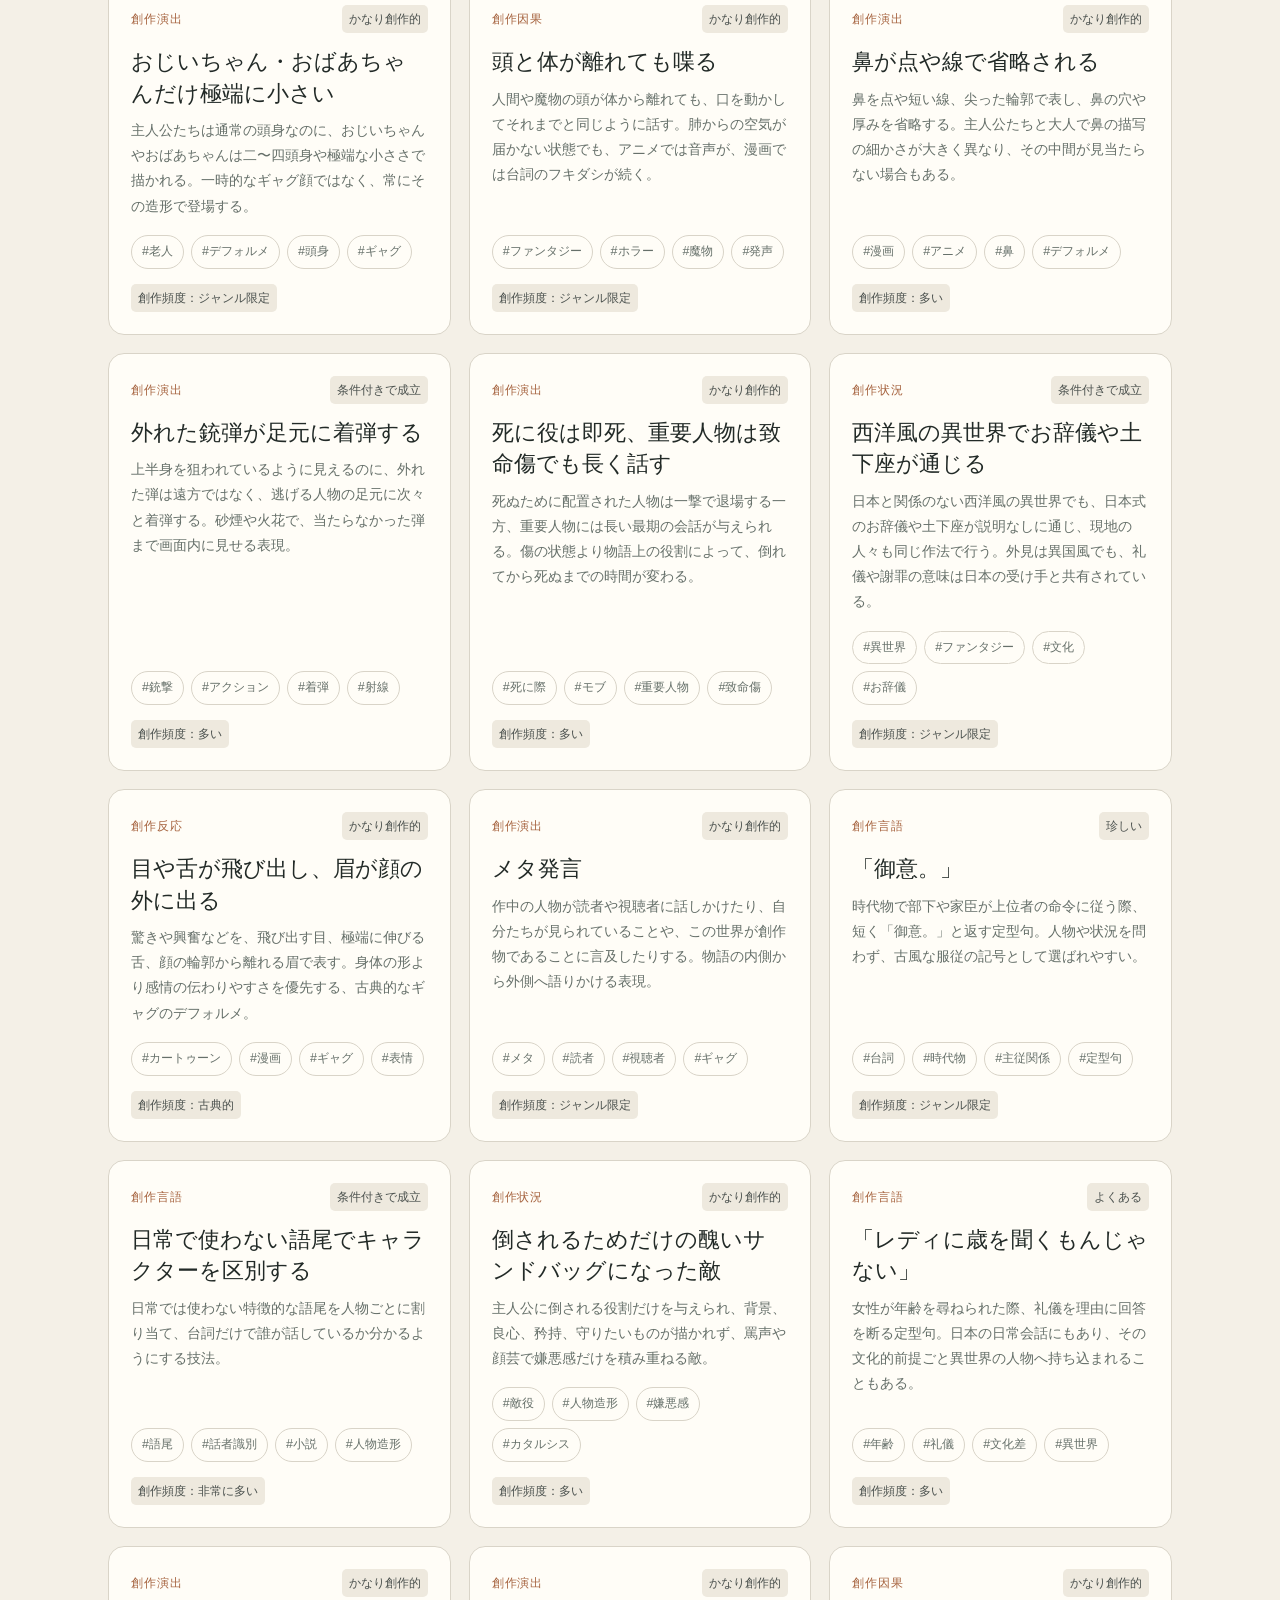
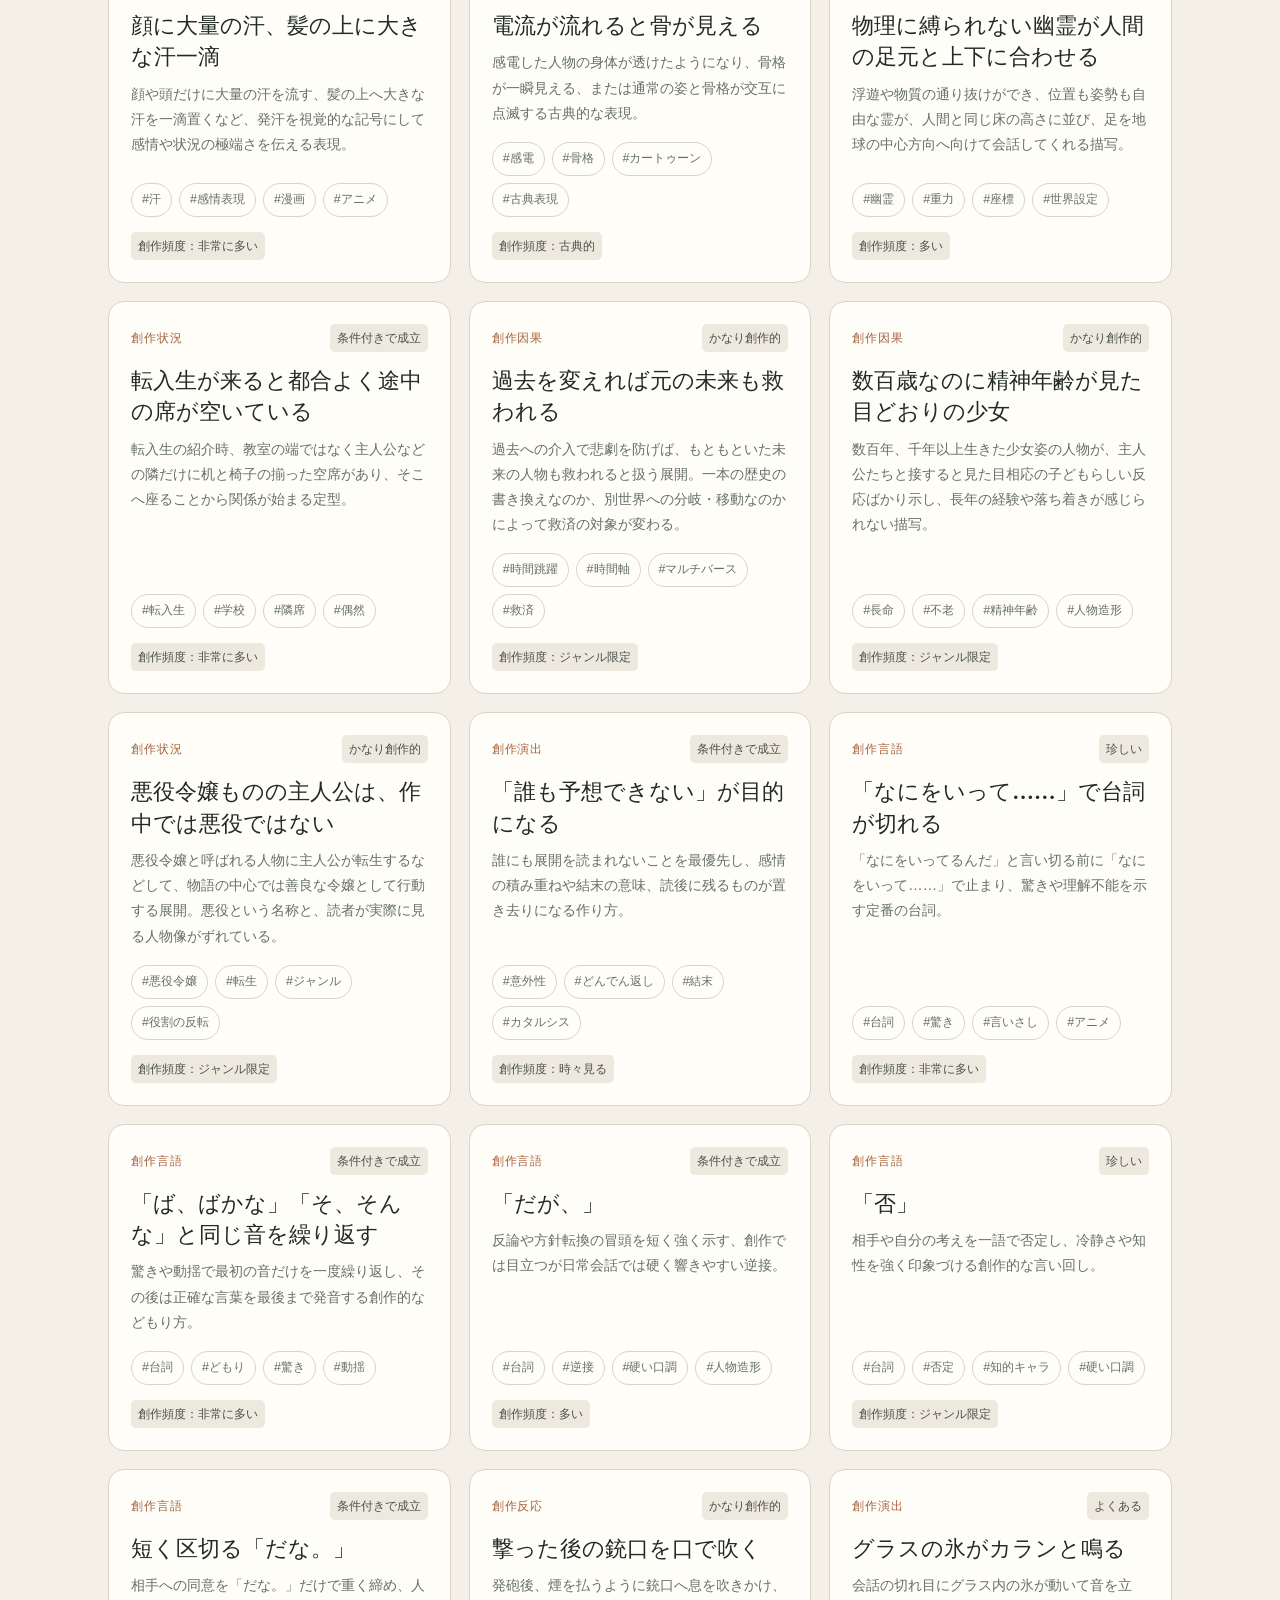
==== commit 4aa1aa2a: "Rename Japanese site terminology to 創作文法辞典" ====
--- a/docs/index.html
+++ b/docs/index.html
@@ -1,7 +1,7 @@
-<!doctype html><html lang="ja"><head><meta charset="utf-8"><meta name="viewport" content="width=device-width,initial-scale=1"><meta name="description" content="創作で繰り返し使われる言葉・反応・状況・因果・演出を観察する辞書"><title>創作文法辞書</title><link rel="stylesheet" href="css/style.css"><link rel="stylesheet" href="css/local-admin.css"><script src="js/constants.js" defer></script><script src="js/data.js" defer></script><script src="js/render.js" defer></script><script src="js/search.js" defer></script><script src="js/local-admin.js" defer></script><script src="js/app.js" defer></script></head><body>
-<header class="site-header"><a class="brand" href="index.html">創作文法辞書</a><nav aria-label="メイン"><a href="updates.html">更新履歴</a><a href="about.html">この辞書について</a></nav></header>
-<main><section class="hero"><p class="eyebrow">FICTION GRAMMAR ARCHIVE</p><h1 class="hero-title"><span class="hero-title-line">見慣れた表現を、</span><span class="hero-title-line"><span class="hero-title-phrase">一度立ち止まって</span><wbr><span class="hero-title-phrase">眺める。</span></span></h1><p>漫画・アニメ・映画・ドラマ・小説などで繰り返し使われる、現実とは少し異なる言葉・反応・状況・因果・演出の観察記録です。</p><p class="note">創作文法を否定する辞書ではありません。知ったうえで、残す・外す・ひっくり返すための宿場です。</p></section>
-<section aria-labelledby="search-title" class="search-panel"><div><p class="section-kicker">SEARCH THE ARCHIVE</p><h2 id="search-title">辞書を探す</h2></div><label class="search-box"><span class="sr-only">全文検索</span><input id="searchInput" type="search" placeholder="猫、気絶、恋愛……" autocomplete="off"><span aria-hidden="true">⌕</span></label><div id="categoryCards" class="category-grid" aria-label="カテゴリ"></div><div class="filter-row"><label>並び順<select id="sortSelect"><option value="updated">最近更新</option><option value="new">新着</option><option value="name">名前</option><option value="frequency">頻度の目安</option></select></label><button id="clearFilters" class="text-button" type="button">条件をクリア</button></div><div><p class="filter-label">タグ（複数選択はすべて含む）</p><div id="tagFilters" class="tag-list"></div></div></section>
-<section aria-labelledby="resultsTitle"><div class="section-heading"><div><p class="section-kicker">ENTRIES</p><h2 id="resultsTitle">辞書項目</h2></div><p id="resultCount" class="result-count" aria-live="polite"></p></div><div id="emptyState" class="empty" hidden><p>条件に合う項目はありません。</p><button id="emptyClear" type="button">条件をすべて戻す</button></div><div id="entryGrid" class="entry-grid"></div></section>
+<!doctype html><html lang="ja"><head><meta charset="utf-8"><meta name="viewport" content="width=device-width,initial-scale=1"><meta name="description" content="創作で繰り返し使われる言葉・反応・状況・因果・演出を観察する辞典"><title>創作文法辞典</title><link rel="stylesheet" href="css/style.css"><link rel="stylesheet" href="css/local-admin.css"><script src="js/constants.js" defer></script><script src="js/data.js" defer></script><script src="js/render.js" defer></script><script src="js/search.js" defer></script><script src="js/local-admin.js" defer></script><script src="js/app.js" defer></script></head><body>
+<header class="site-header"><a class="brand" href="index.html">創作文法辞典</a><nav aria-label="メイン"><a href="updates.html">更新履歴</a><a href="about.html">この辞典について</a></nav></header>
+<main><section class="hero"><p class="eyebrow">FICTION GRAMMAR ARCHIVE</p><h1 class="hero-title"><span class="hero-title-line">見慣れた表現を、</span><span class="hero-title-line"><span class="hero-title-phrase">一度立ち止まって</span><wbr><span class="hero-title-phrase">眺める。</span></span></h1><p>漫画・アニメ・映画・ドラマ・小説などで繰り返し使われる、現実とは少し異なる言葉・反応・状況・因果・演出の観察記録です。</p><p class="note">創作文法を否定する辞典ではありません。知ったうえで、残す・外す・ひっくり返すための宿場です。</p></section>
+<section aria-labelledby="search-title" class="search-panel"><div><p class="section-kicker">SEARCH THE ARCHIVE</p><h2 id="search-title">辞典を探す</h2></div><label class="search-box"><span class="sr-only">全文検索</span><input id="searchInput" type="search" placeholder="猫、気絶、恋愛……" autocomplete="off"><span aria-hidden="true">⌕</span></label><div id="categoryCards" class="category-grid" aria-label="カテゴリ"></div><div class="filter-row"><label>並び順<select id="sortSelect"><option value="updated">最近更新</option><option value="new">新着</option><option value="name">名前</option><option value="frequency">頻度の目安</option></select></label><button id="clearFilters" class="text-button" type="button">条件をクリア</button></div><div><p class="filter-label">タグ（複数選択はすべて含む）</p><div id="tagFilters" class="tag-list"></div></div></section>
+<section aria-labelledby="resultsTitle"><div class="section-heading"><div><p class="section-kicker">ENTRIES</p><h2 id="resultsTitle">辞典項目</h2></div><p id="resultCount" class="result-count" aria-live="polite"></p></div><div id="emptyState" class="empty" hidden><p>条件に合う項目はありません。</p><button id="emptyClear" type="button">条件をすべて戻す</button></div><div id="entryGrid" class="entry-grid"></div></section>
 <section class="waystation" aria-labelledby="randomTitle"><div><p class="section-kicker">A SMALL DETOUR</p><h2 id="randomTitle">もう一件、寄り道</h2><p>探していなかった項目に出会うための入口です。</p></div><div id="randomEntry"></div><button id="randomButton" type="button" class="primary-button">別の一件を見る</button></section>
-</main><footer><p>創作文法辞書 — 見慣れた表現を、選び直すために。</p><nav><a href="about.html">方針</a><a href="updates.html">更新履歴</a></nav></footer><noscript><p class="noscript">この辞書の検索と表示にはJavaScriptが必要です。<a href="data/entries.json">辞書データ（JSON）</a>は直接閲覧できます。</p></noscript></body></html>
+</main><footer><p>創作文法辞典 — 見慣れた表現を、選び直すために。</p><nav><a href="about.html">方針</a><a href="updates.html">更新履歴</a></nav></footer><noscript><p class="noscript">この辞典の検索と表示にはJavaScriptが必要です。<a href="data/entries.json">辞典データ（JSON）</a>は直接閲覧できます。</p></noscript></body></html>
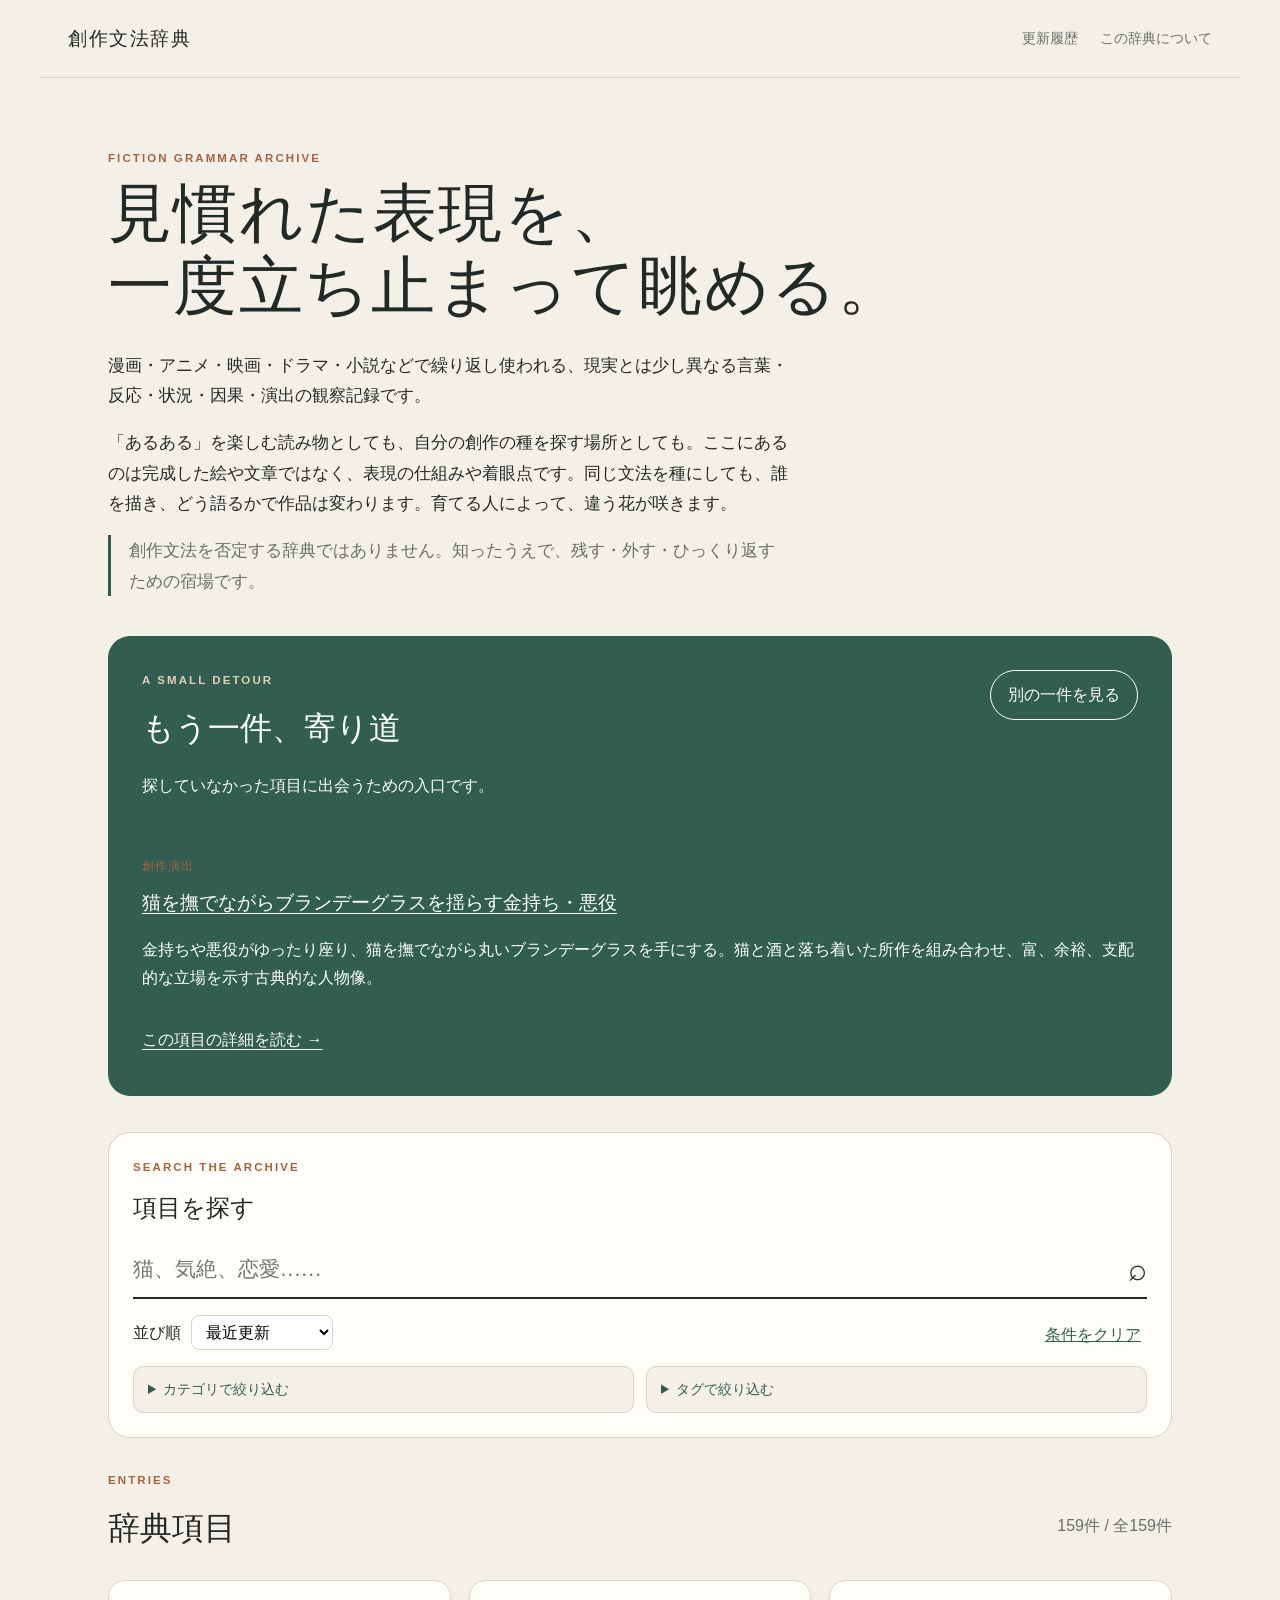
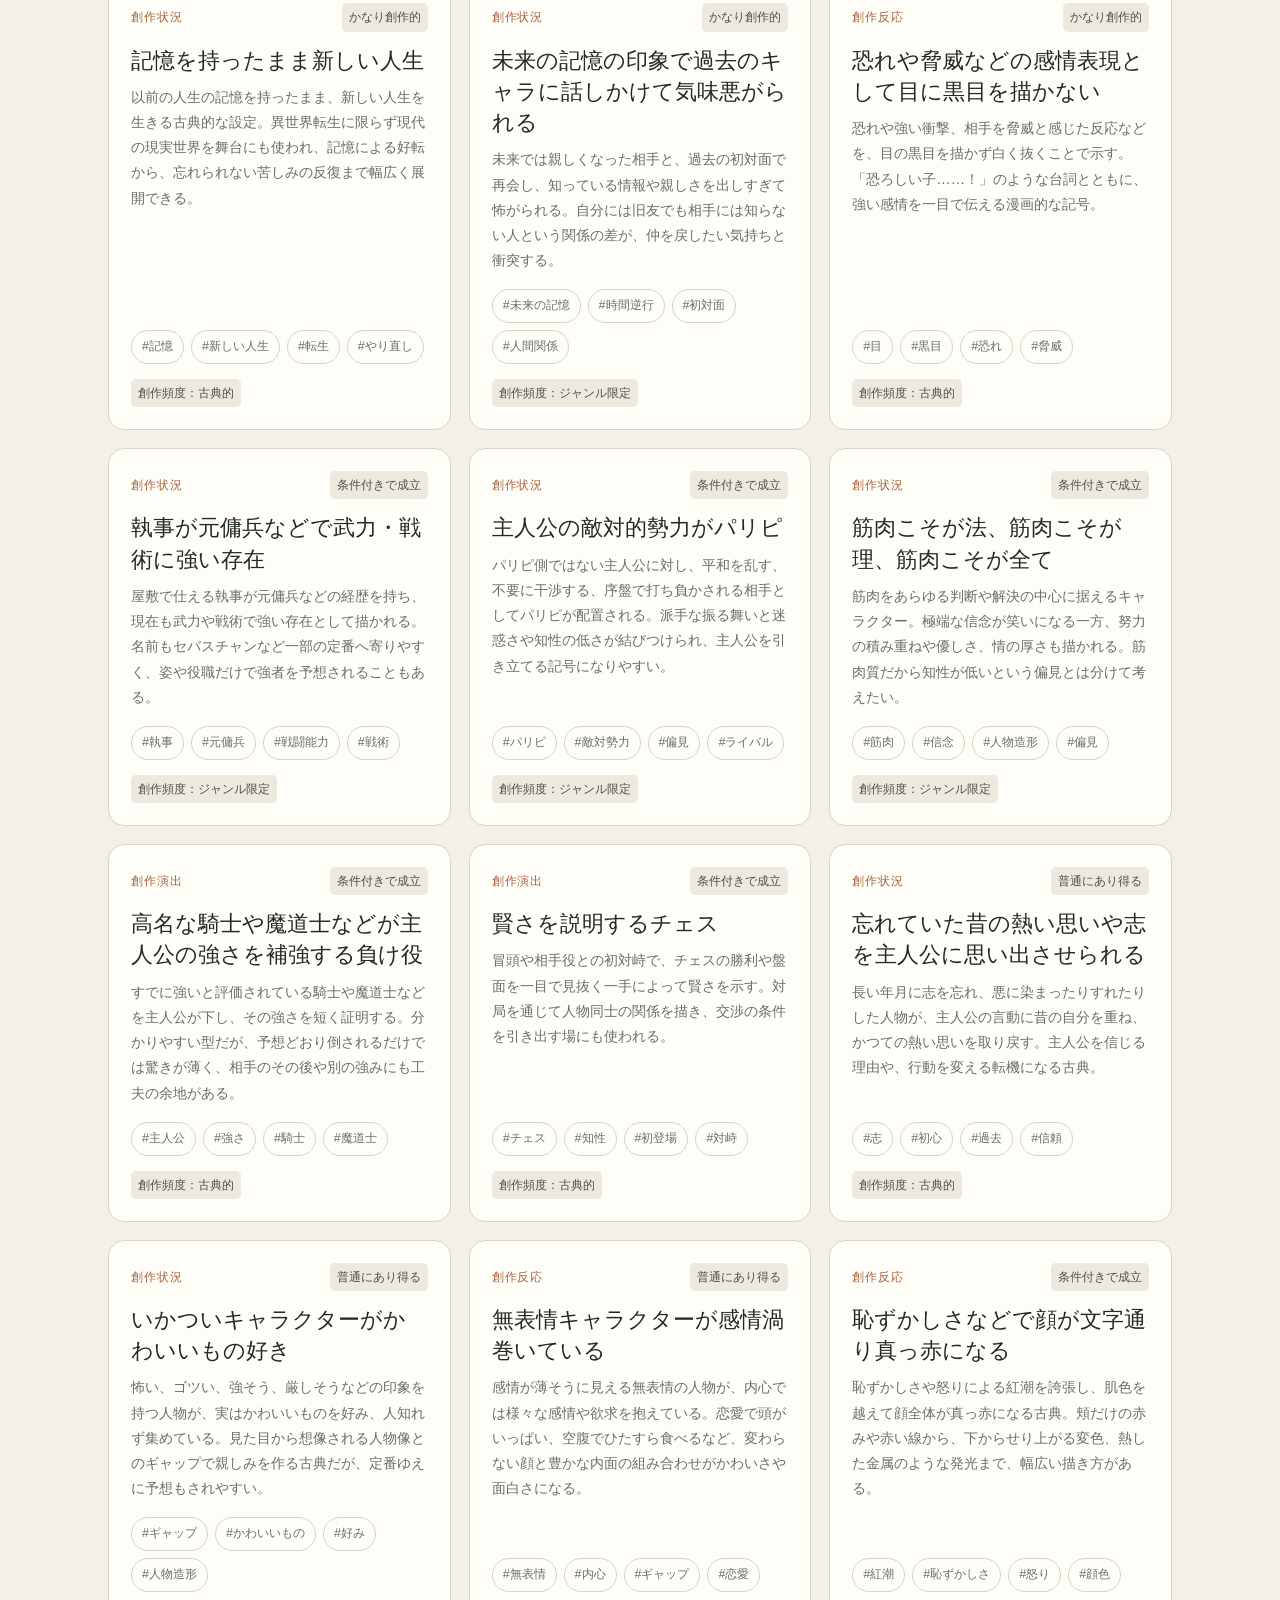
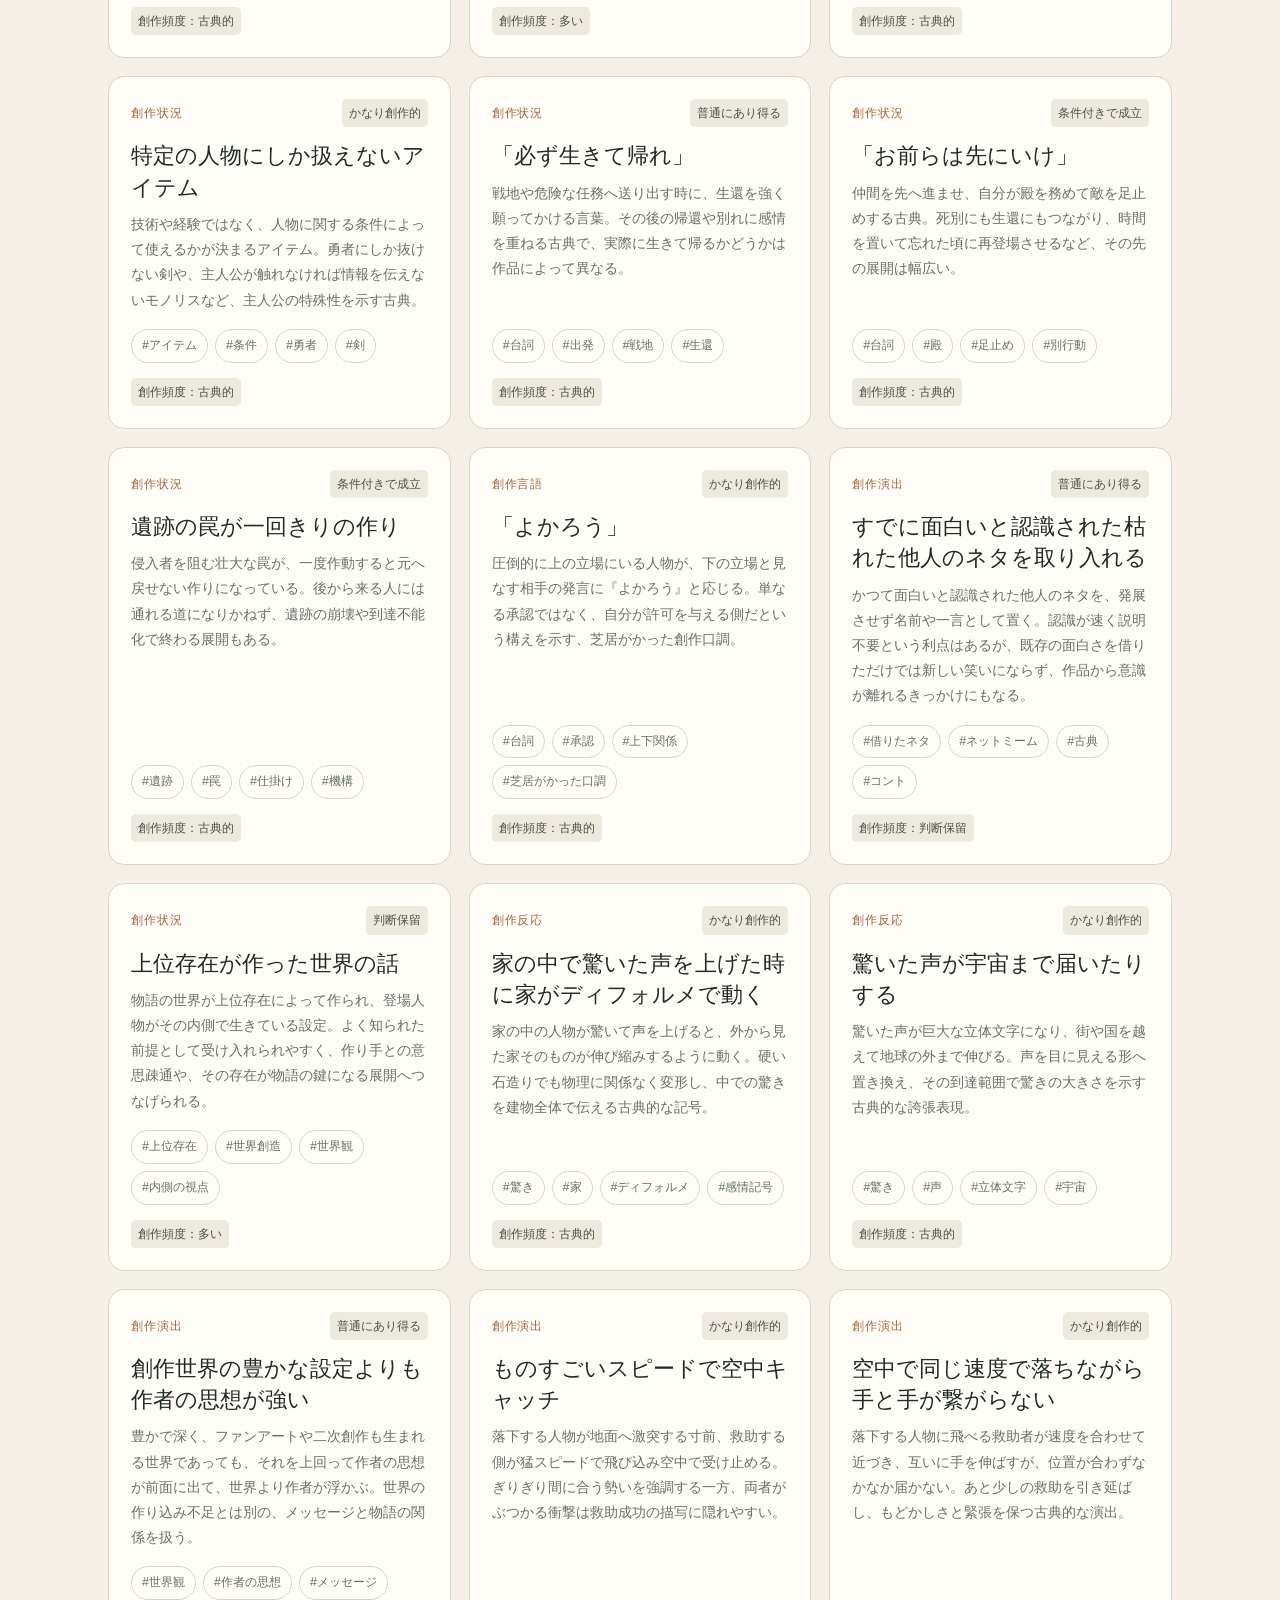
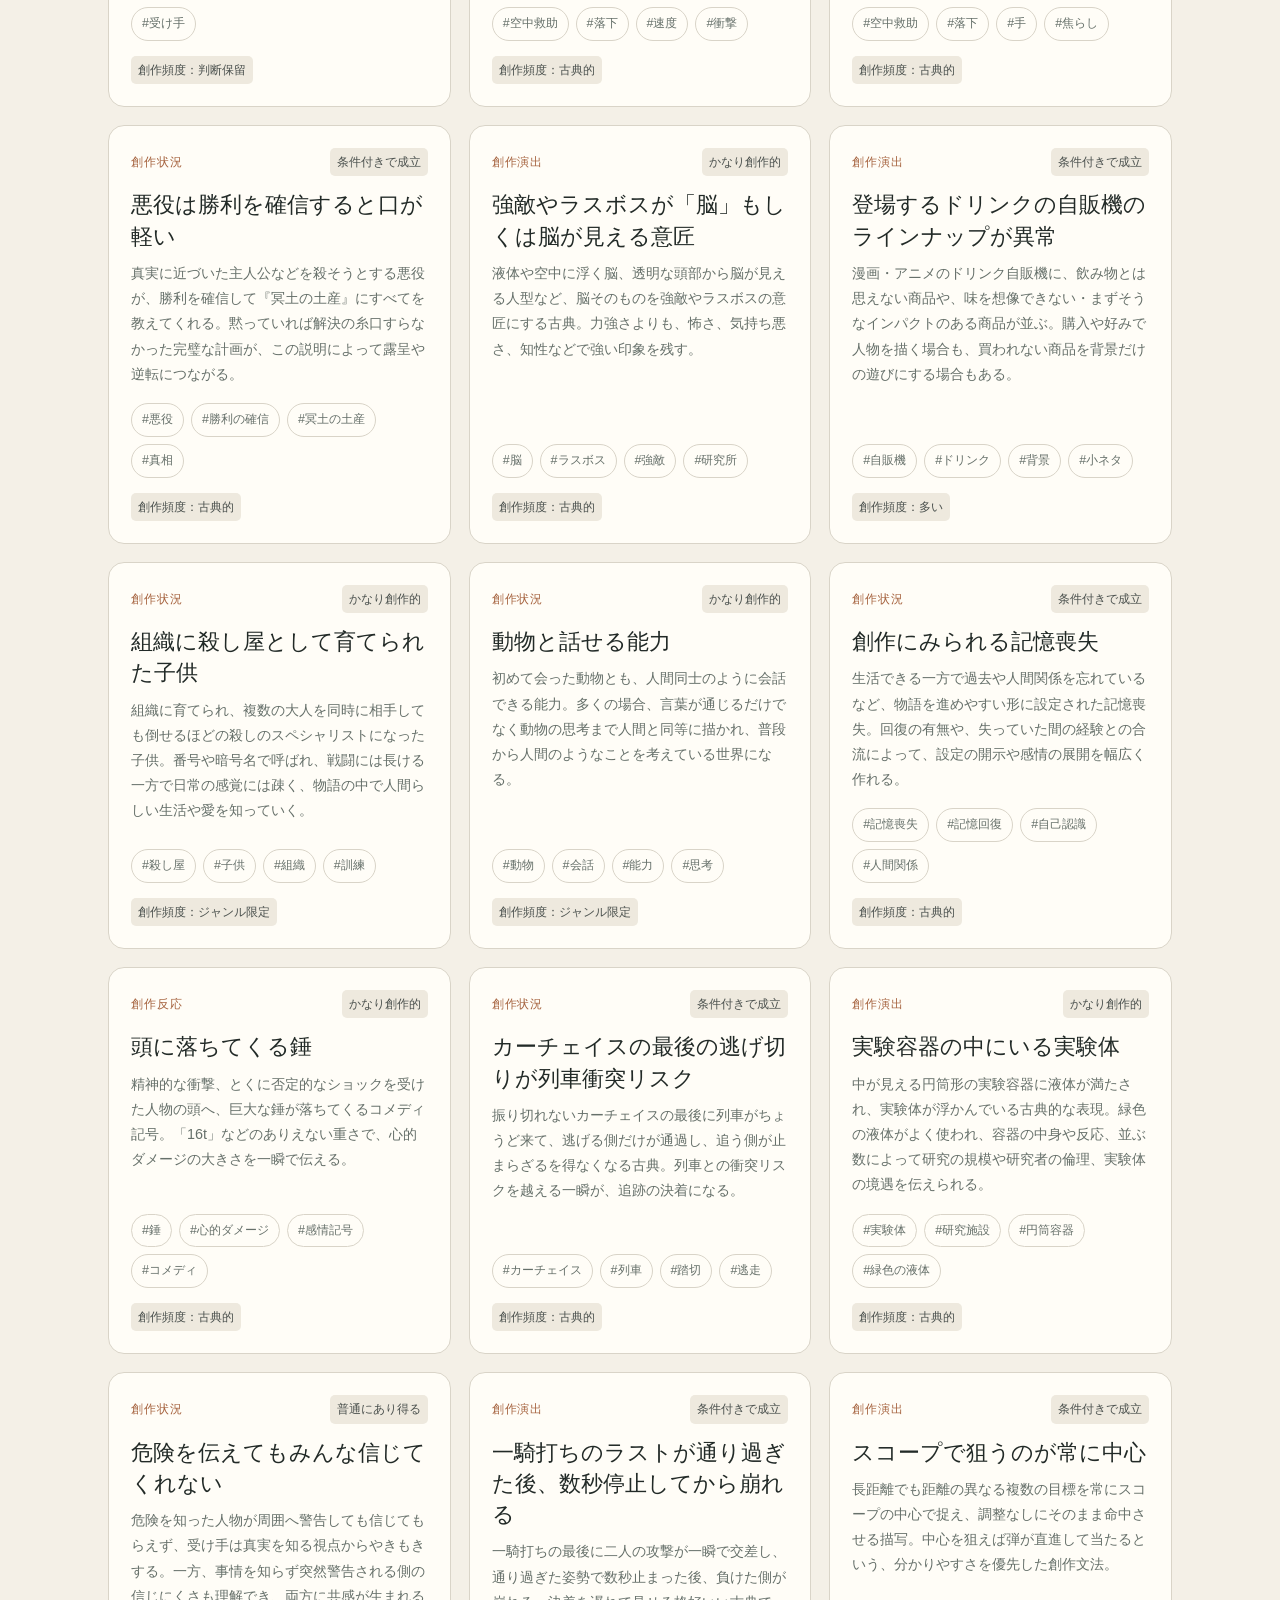
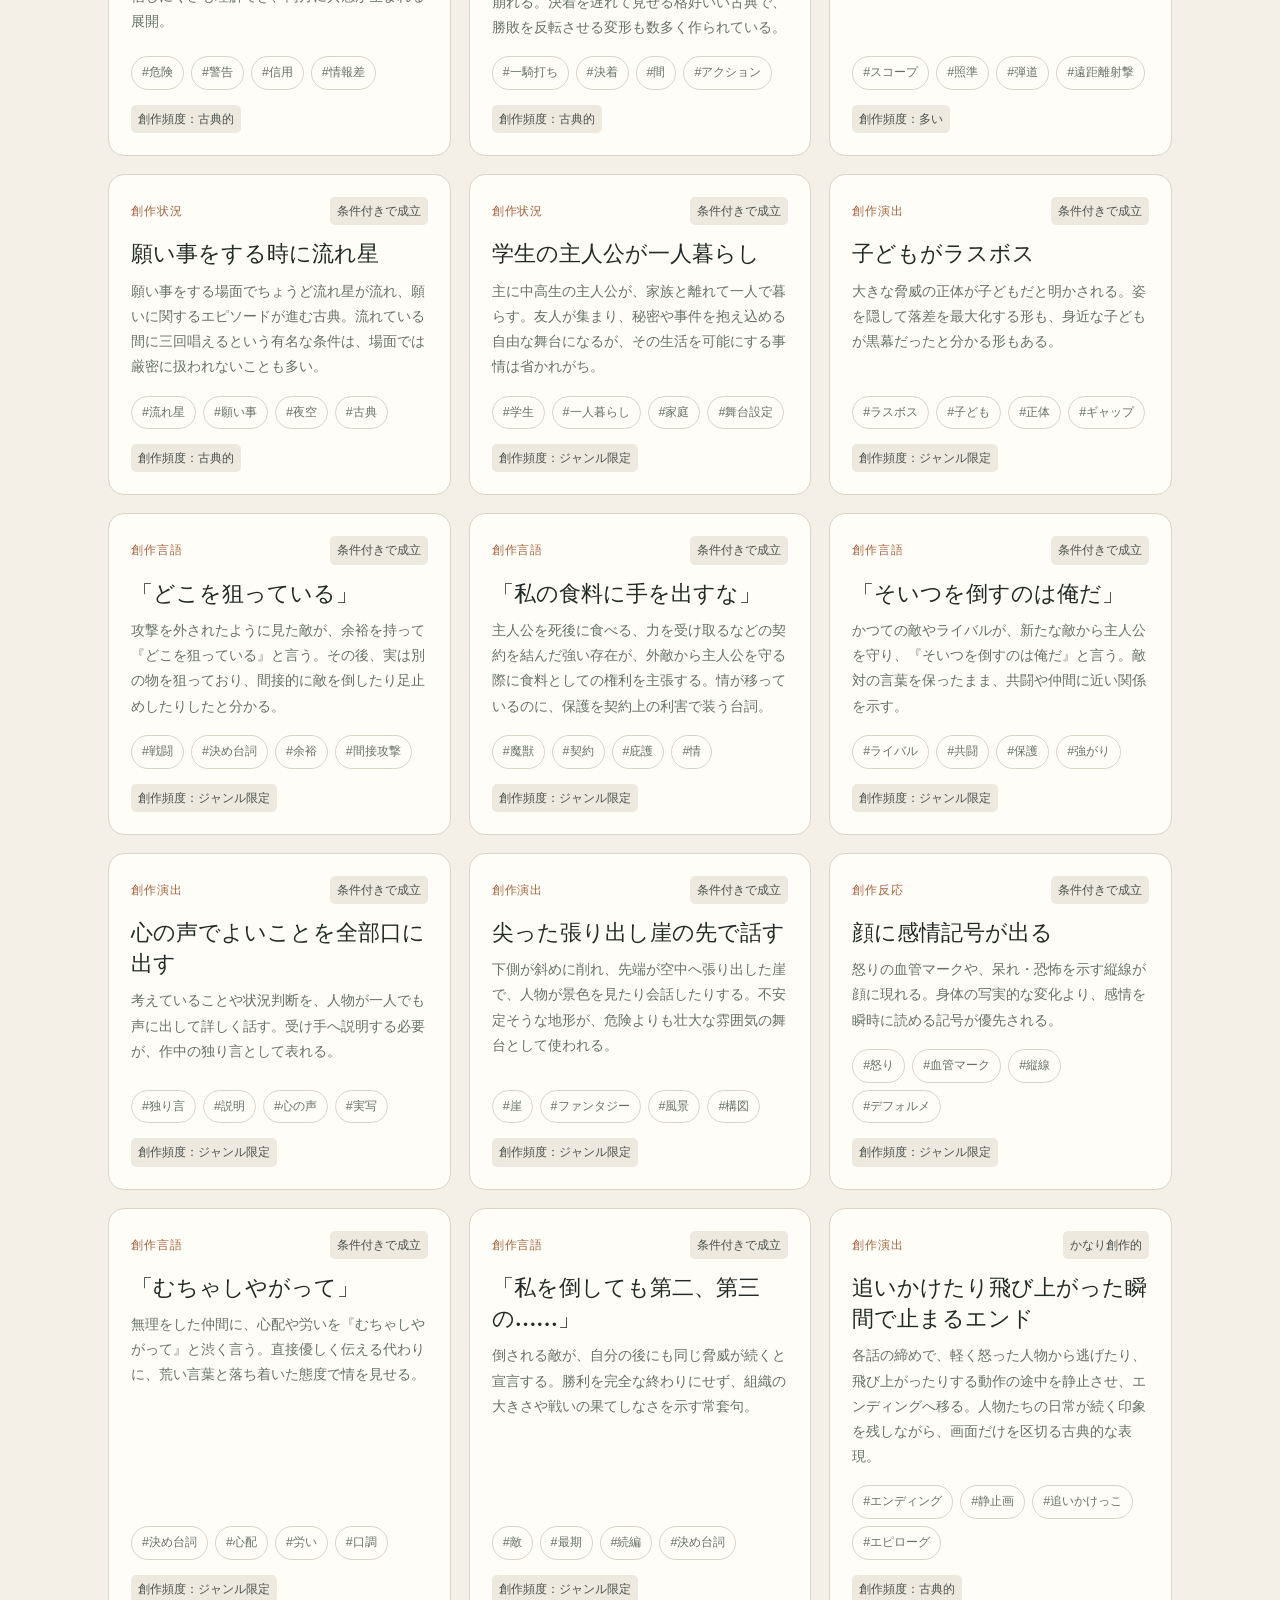
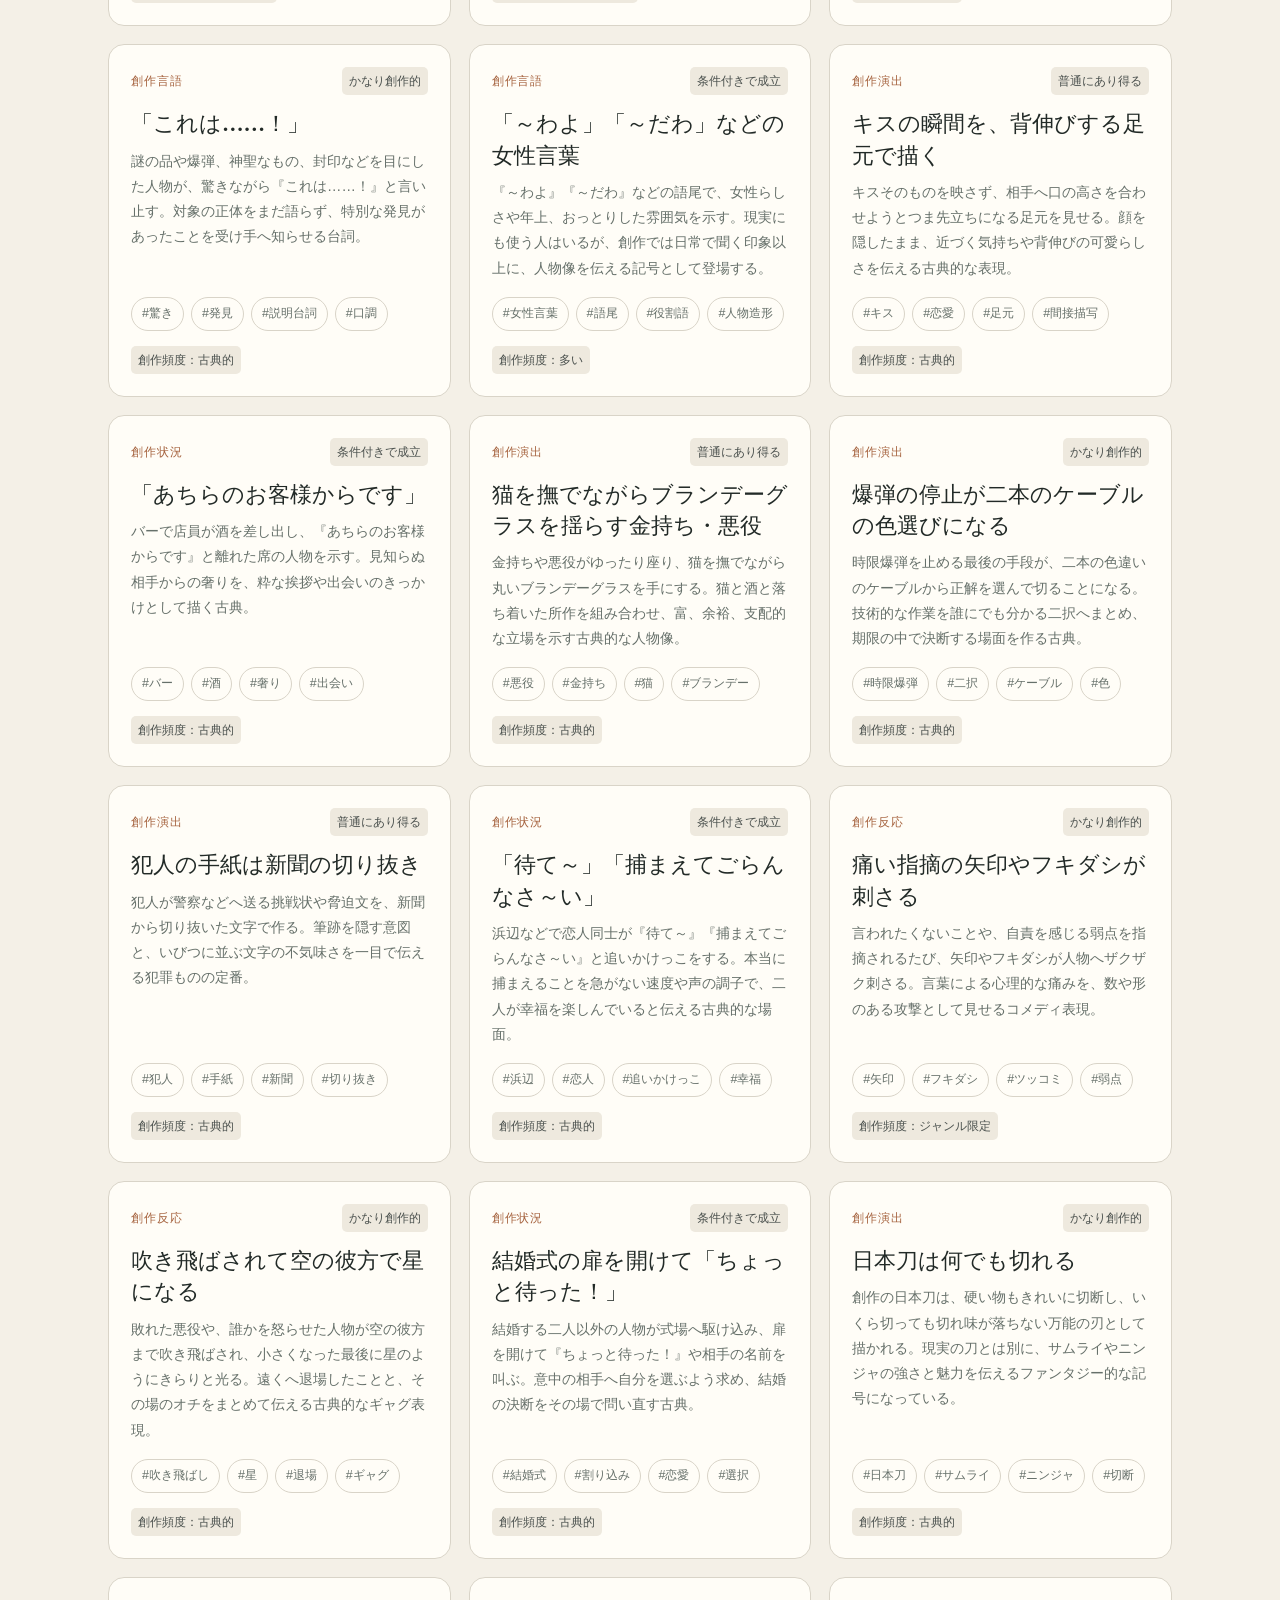
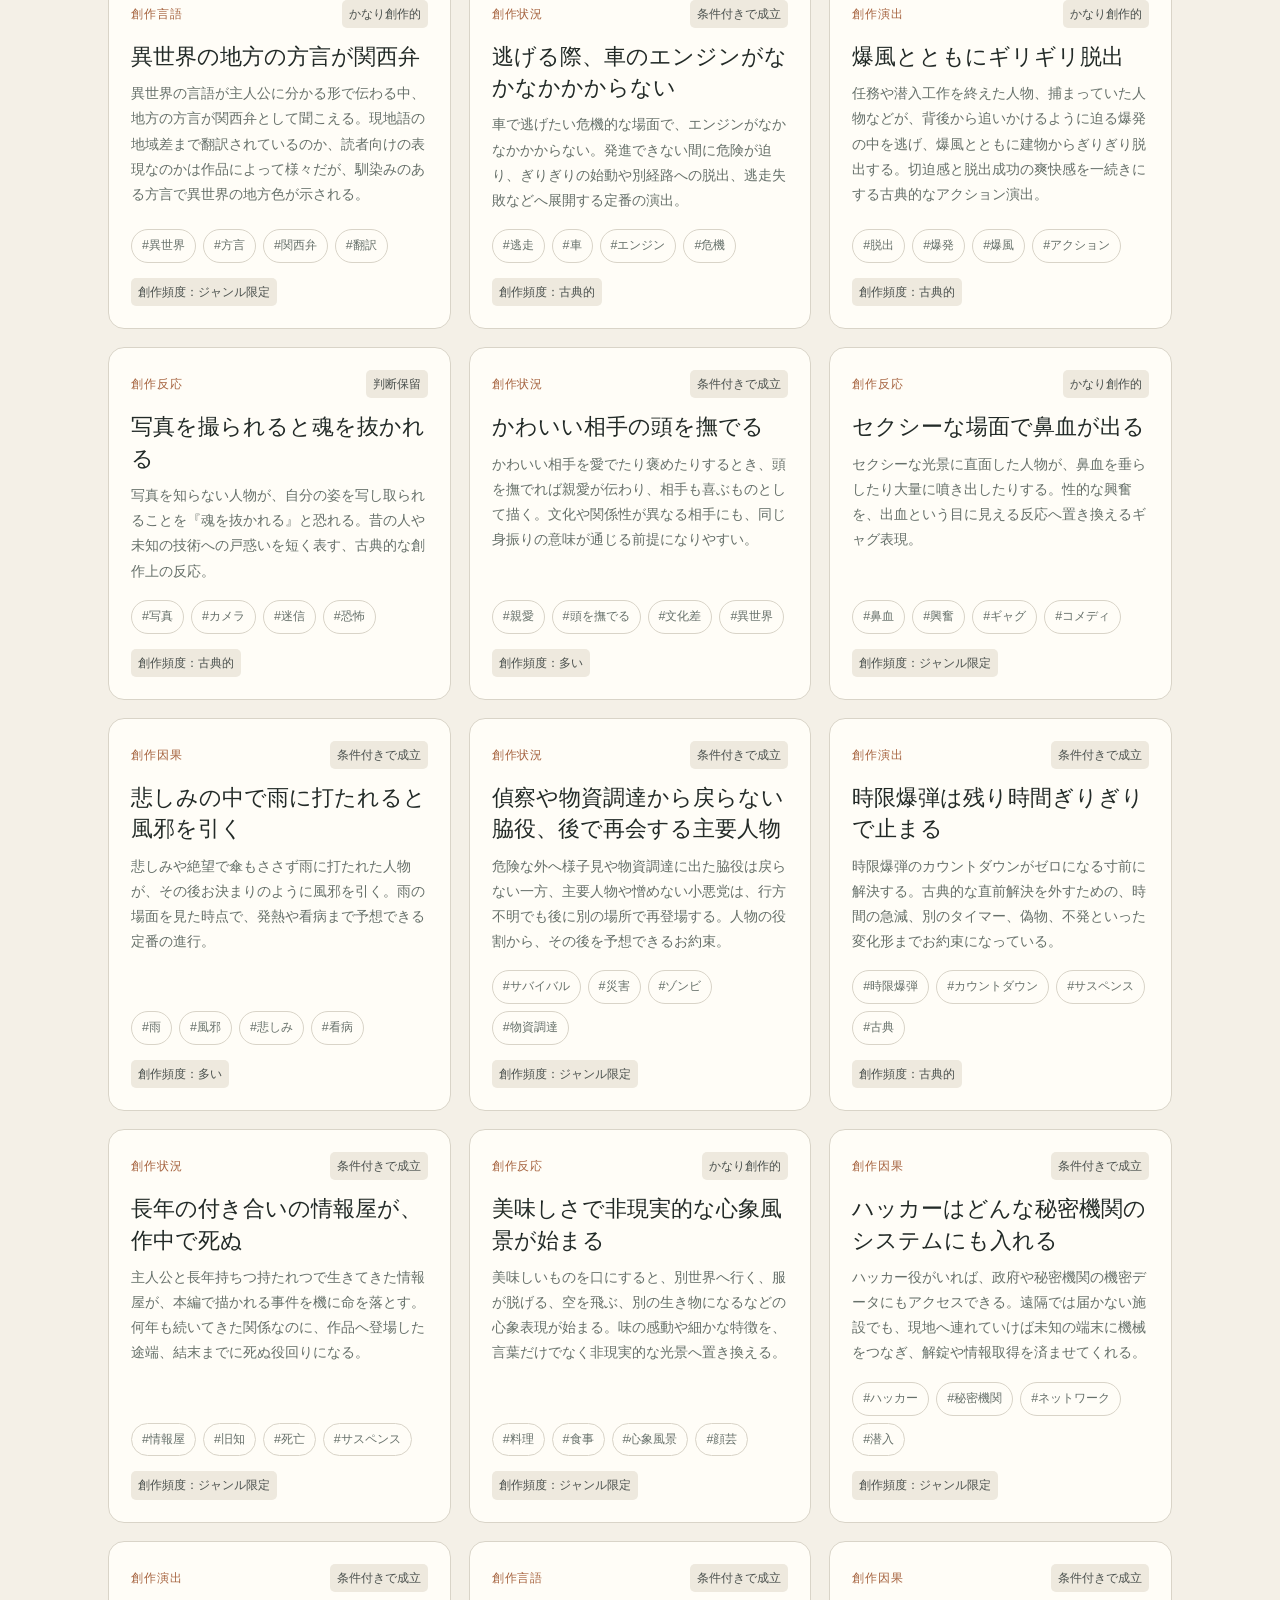
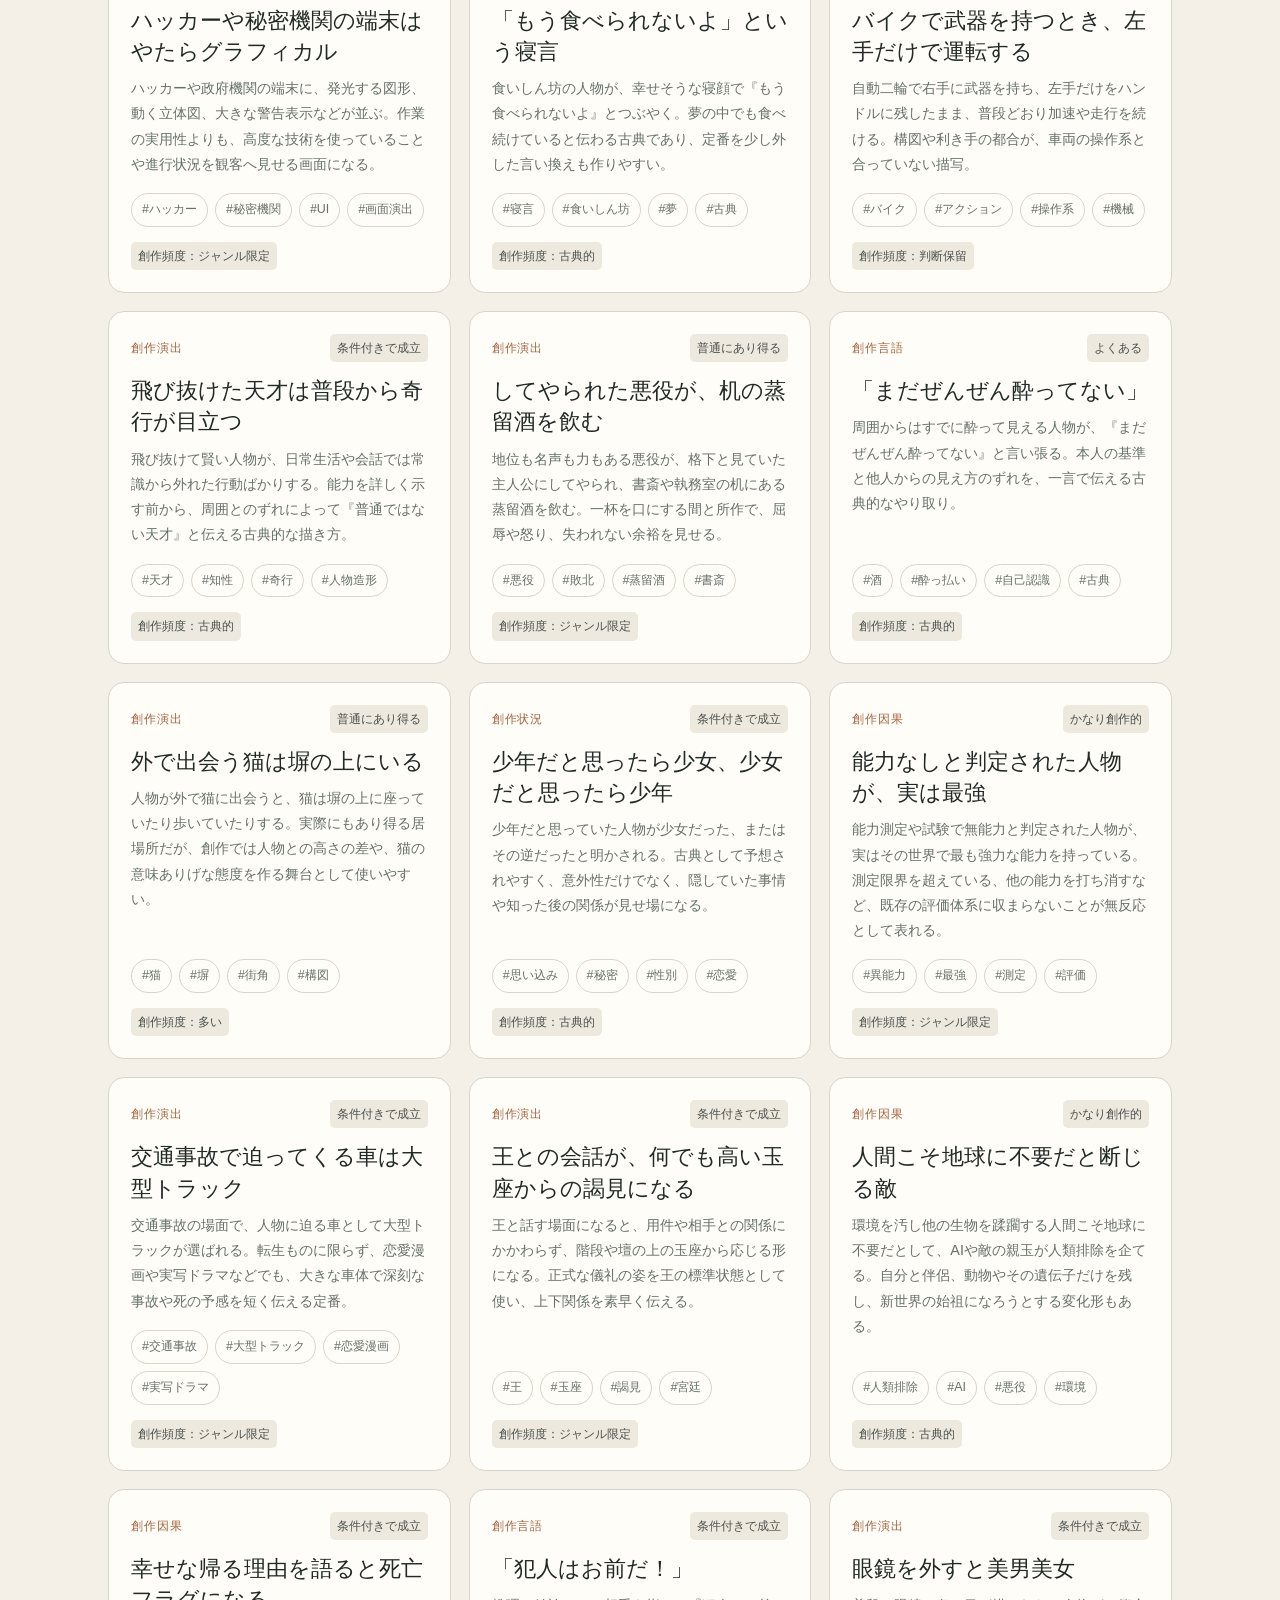
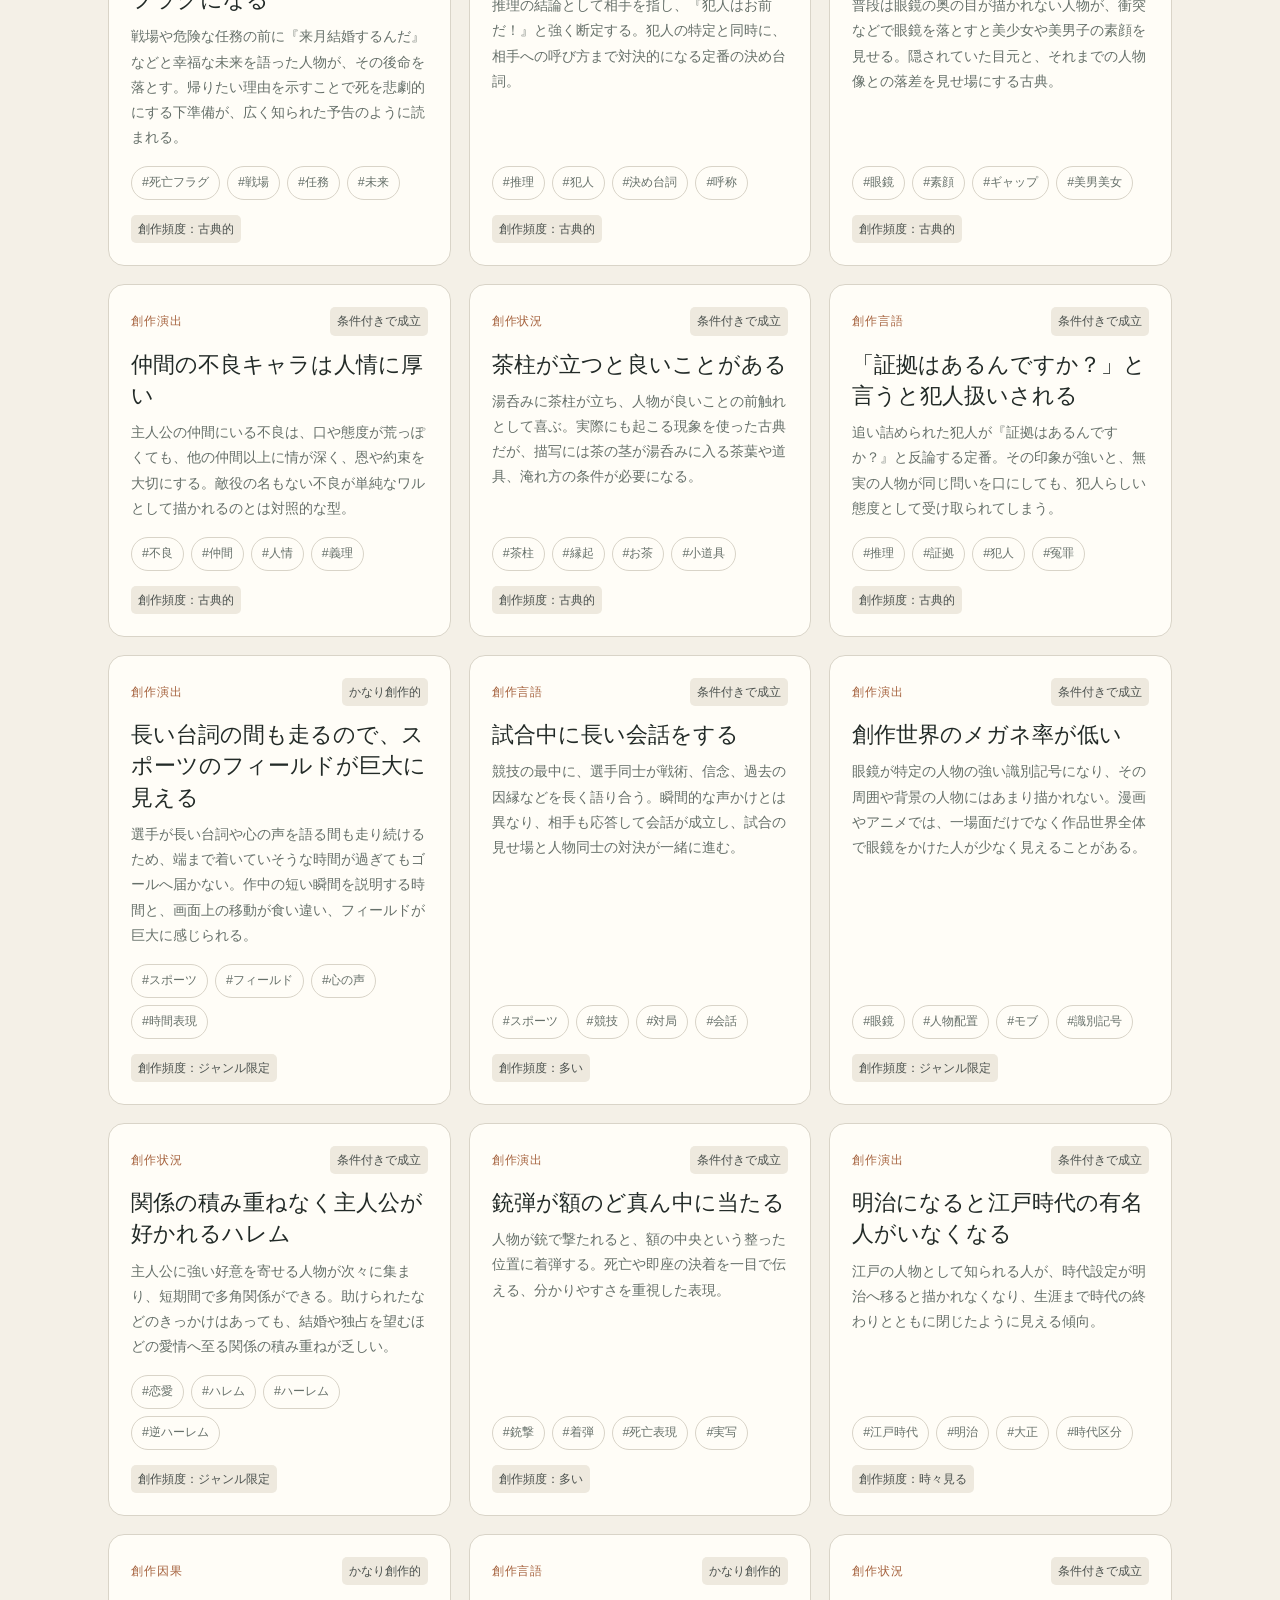
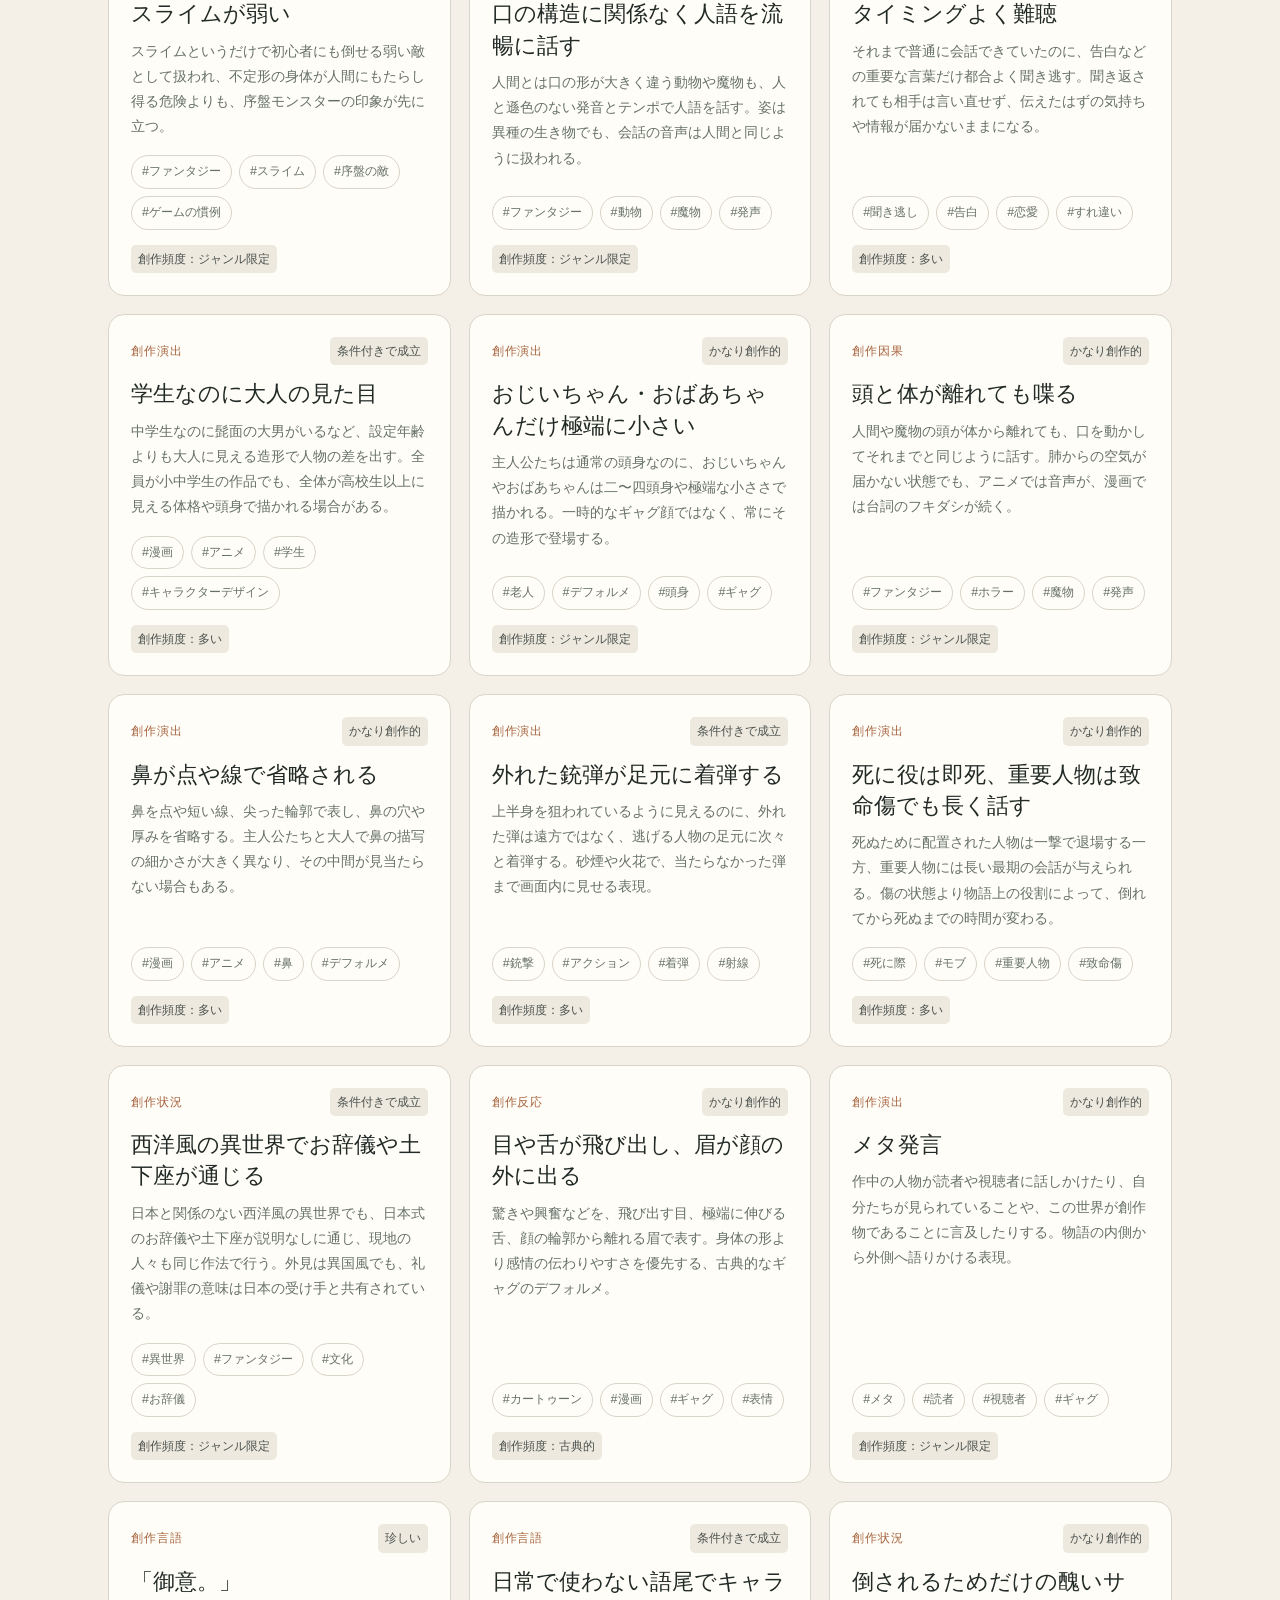
==== commit 5206d2fc: "Publish 159 entries and improve browsing and random discovery" ====
--- a/docs/index.html
+++ b/docs/index.html
@@ -1,7 +1,7 @@
 <!doctype html><html lang="ja"><head><meta charset="utf-8"><meta name="viewport" content="width=device-width,initial-scale=1"><meta name="description" content="創作で繰り返し使われる言葉・反応・状況・因果・演出を観察する辞典"><title>創作文法辞典</title><link rel="stylesheet" href="css/style.css"><link rel="stylesheet" href="css/local-admin.css"><script src="js/constants.js" defer></script><script src="js/data.js" defer></script><script src="js/render.js" defer></script><script src="js/search.js" defer></script><script src="js/local-admin.js" defer></script><script src="js/app.js" defer></script></head><body>
 <header class="site-header"><a class="brand" href="index.html">創作文法辞典</a><nav aria-label="メイン"><a href="updates.html">更新履歴</a><a href="about.html">この辞典について</a></nav></header>
-<main><section class="hero"><p class="eyebrow">FICTION GRAMMAR ARCHIVE</p><h1 class="hero-title"><span class="hero-title-line">見慣れた表現を、</span><span class="hero-title-line"><span class="hero-title-phrase">一度立ち止まって</span><wbr><span class="hero-title-phrase">眺める。</span></span></h1><p>漫画・アニメ・映画・ドラマ・小説などで繰り返し使われる、現実とは少し異なる言葉・反応・状況・因果・演出の観察記録です。</p><p class="note">創作文法を否定する辞典ではありません。知ったうえで、残す・外す・ひっくり返すための宿場です。</p></section>
-<section aria-labelledby="search-title" class="search-panel"><div><p class="section-kicker">SEARCH THE ARCHIVE</p><h2 id="search-title">辞典を探す</h2></div><label class="search-box"><span class="sr-only">全文検索</span><input id="searchInput" type="search" placeholder="猫、気絶、恋愛……" autocomplete="off"><span aria-hidden="true">⌕</span></label><div id="categoryCards" class="category-grid" aria-label="カテゴリ"></div><div class="filter-row"><label>並び順<select id="sortSelect"><option value="updated">最近更新</option><option value="new">新着</option><option value="name">名前</option><option value="frequency">頻度の目安</option></select></label><button id="clearFilters" class="text-button" type="button">条件をクリア</button></div><div><p class="filter-label">タグ（複数選択はすべて含む）</p><div id="tagFilters" class="tag-list"></div></div></section>
+<main><section class="hero"><p class="eyebrow">FICTION GRAMMAR ARCHIVE</p><h1 class="hero-title"><span class="hero-title-line">見慣れた表現を、</span><span class="hero-title-line"><span class="hero-title-phrase">一度立ち止まって</span><wbr><span class="hero-title-phrase">眺める。</span></span></h1><p>漫画・アニメ・映画・ドラマ・小説などで繰り返し使われる、現実とは少し異なる言葉・反応・状況・因果・演出の観察記録です。</p><p>「あるある」を楽しむ読み物としても、自分の創作の種を探す場所としても。ここにあるのは完成した絵や文章ではなく、表現の仕組みや着眼点です。同じ文法を種にしても、誰を描き、どう語るかで作品は変わります。育てる人によって、違う花が咲きます。</p><p class="note">創作文法を否定する辞典ではありません。知ったうえで、残す・外す・ひっくり返すための宿場です。</p></section>
+<section class="waystation" aria-labelledby="randomTitle"><div><p class="section-kicker">A SMALL DETOUR</p><h2 id="randomTitle">もう一件、寄り道</h2><p>探していなかった項目に出会うための入口です。</p></div><div id="randomEntry"></div><button id="randomButton" type="button" class="primary-button">別の一件を見る</button></section>
+<section aria-labelledby="search-title" class="search-panel"><div><p class="section-kicker">SEARCH THE ARCHIVE</p><h2 id="search-title">項目を探す</h2></div><label class="search-box"><span class="sr-only">全文検索</span><input id="searchInput" type="search" placeholder="猫、気絶、恋愛……" autocomplete="off"><span aria-hidden="true">⌕</span></label><div class="filter-row"><label>並び順<select id="sortSelect"><option value="updated">最近更新</option><option value="new">新着</option><option value="name">名前</option><option value="random">ランダム</option><option value="frequency">頻度の目安</option></select></label><button id="clearFilters" class="text-button" type="button">条件をクリア</button></div><div class="filter-tools"><details class="filter-disclosure"><summary>カテゴリで絞り込む</summary><div id="categoryCards" class="category-grid" aria-label="カテゴリ"></div></details><details class="filter-disclosure" id="tagDisclosure"><summary>タグで絞り込む <span id="tagSelectionCount"></span></summary><div class="tag-filter-body"><p class="filter-label">複数選択すると、選んだタグをすべて含む項目を表示します。</p><div id="tagFilters" class="tag-list"></div></div></details></div><div id="activeFilters" class="active-filters" aria-label="選択中の絞り込み" hidden></div></section>
 <section aria-labelledby="resultsTitle"><div class="section-heading"><div><p class="section-kicker">ENTRIES</p><h2 id="resultsTitle">辞典項目</h2></div><p id="resultCount" class="result-count" aria-live="polite"></p></div><div id="emptyState" class="empty" hidden><p>条件に合う項目はありません。</p><button id="emptyClear" type="button">条件をすべて戻す</button></div><div id="entryGrid" class="entry-grid"></div></section>
-<section class="waystation" aria-labelledby="randomTitle"><div><p class="section-kicker">A SMALL DETOUR</p><h2 id="randomTitle">もう一件、寄り道</h2><p>探していなかった項目に出会うための入口です。</p></div><div id="randomEntry"></div><button id="randomButton" type="button" class="primary-button">別の一件を見る</button></section>
 </main><footer><p>創作文法辞典 — 見慣れた表現を、選び直すために。</p><nav><a href="about.html">方針</a><a href="updates.html">更新履歴</a></nav></footer><noscript><p class="noscript">この辞典の検索と表示にはJavaScriptが必要です。<a href="data/entries.json">辞典データ（JSON）</a>は直接閲覧できます。</p></noscript></body></html>
--- a/docs/css/style.css
+++ b/docs/css/style.css
@@ -2,3 +2,33 @@
 .hero .hero-title { font-size: clamp(2rem, 5vw, 4rem); }
 .hero-title-line { display: block; }
 .hero-title-phrase { display: inline-block; white-space: nowrap; }
+.search-panel { margin-bottom: 32px; padding: 24px; box-shadow: none; }
+.search-panel h2 { font-size: 1.5rem; }
+.search-box { margin: 12px 0; }
+.search-box input { font-size: 1.3rem; padding: 8px 0; }
+.search-panel .filter-row { margin: 16px 0; }
+.filter-tools { display: flex; flex-wrap: wrap; gap: 12px; align-items: flex-start; }
+.filter-disclosure { flex: 1 1 250px; min-width: 0; border: 1px solid var(--line); border-radius: 10px; background: var(--paper); }
+.filter-disclosure summary { padding: 10px 14px; cursor: pointer; color: var(--accent); font-weight: 600; font-size: .9rem; }
+.filter-disclosure summary:focus-visible { outline: 2px solid var(--accent); outline-offset: 3px; }
+.filter-disclosure .category-grid { margin: 0; padding: 12px; grid-template-columns: repeat(2,minmax(0,1fr)); }
+.tag-filter-body { padding: 0 14px 14px; }
+.tag-filter-body .tag-list { max-height: 280px; overflow-y: auto; padding: 4px; }
+.active-filters { display: flex; flex-wrap: wrap; gap: 7px; margin-top: 14px; }
+.active-filters[hidden] { display: none; }
+.hero { margin-bottom: 40px; }
+.waystation { margin: 0 0 36px; }
+@media(max-width:560px) { .waystation { margin: 0 0 28px; } }
+.waystation { grid-template-columns: minmax(0,1fr) auto; align-items: start; }
+.waystation > div:first-child { grid-column: 1; grid-row: 1; }
+.waystation > .primary-button { grid-column: 2; grid-row: 1; align-self: start; min-height: 48px; }
+#randomEntry { grid-column: 1 / -1; grid-row: 2; min-width: 0; overflow-anchor: none; }
+#randomEntry > p:last-child { margin-bottom: 0; }
+.random-detail-link { display: inline-flex; align-items: center; min-height: 44px; margin-top: 10px; font-weight: 700; text-underline-offset: .25em; }
+.random-detail-link:hover { text-decoration-thickness: 2px; }
+.random-detail-link:focus-visible { outline: 2px solid currentColor; outline-offset: 4px; border-radius: 3px; }
+@media(max-width:560px) {
+  .waystation { grid-template-columns: minmax(0,1fr); gap: 18px; }
+  .waystation > .primary-button { grid-column: 1; grid-row: 2; justify-self: start; }
+  #randomEntry { grid-column: 1; grid-row: 3; }
+}
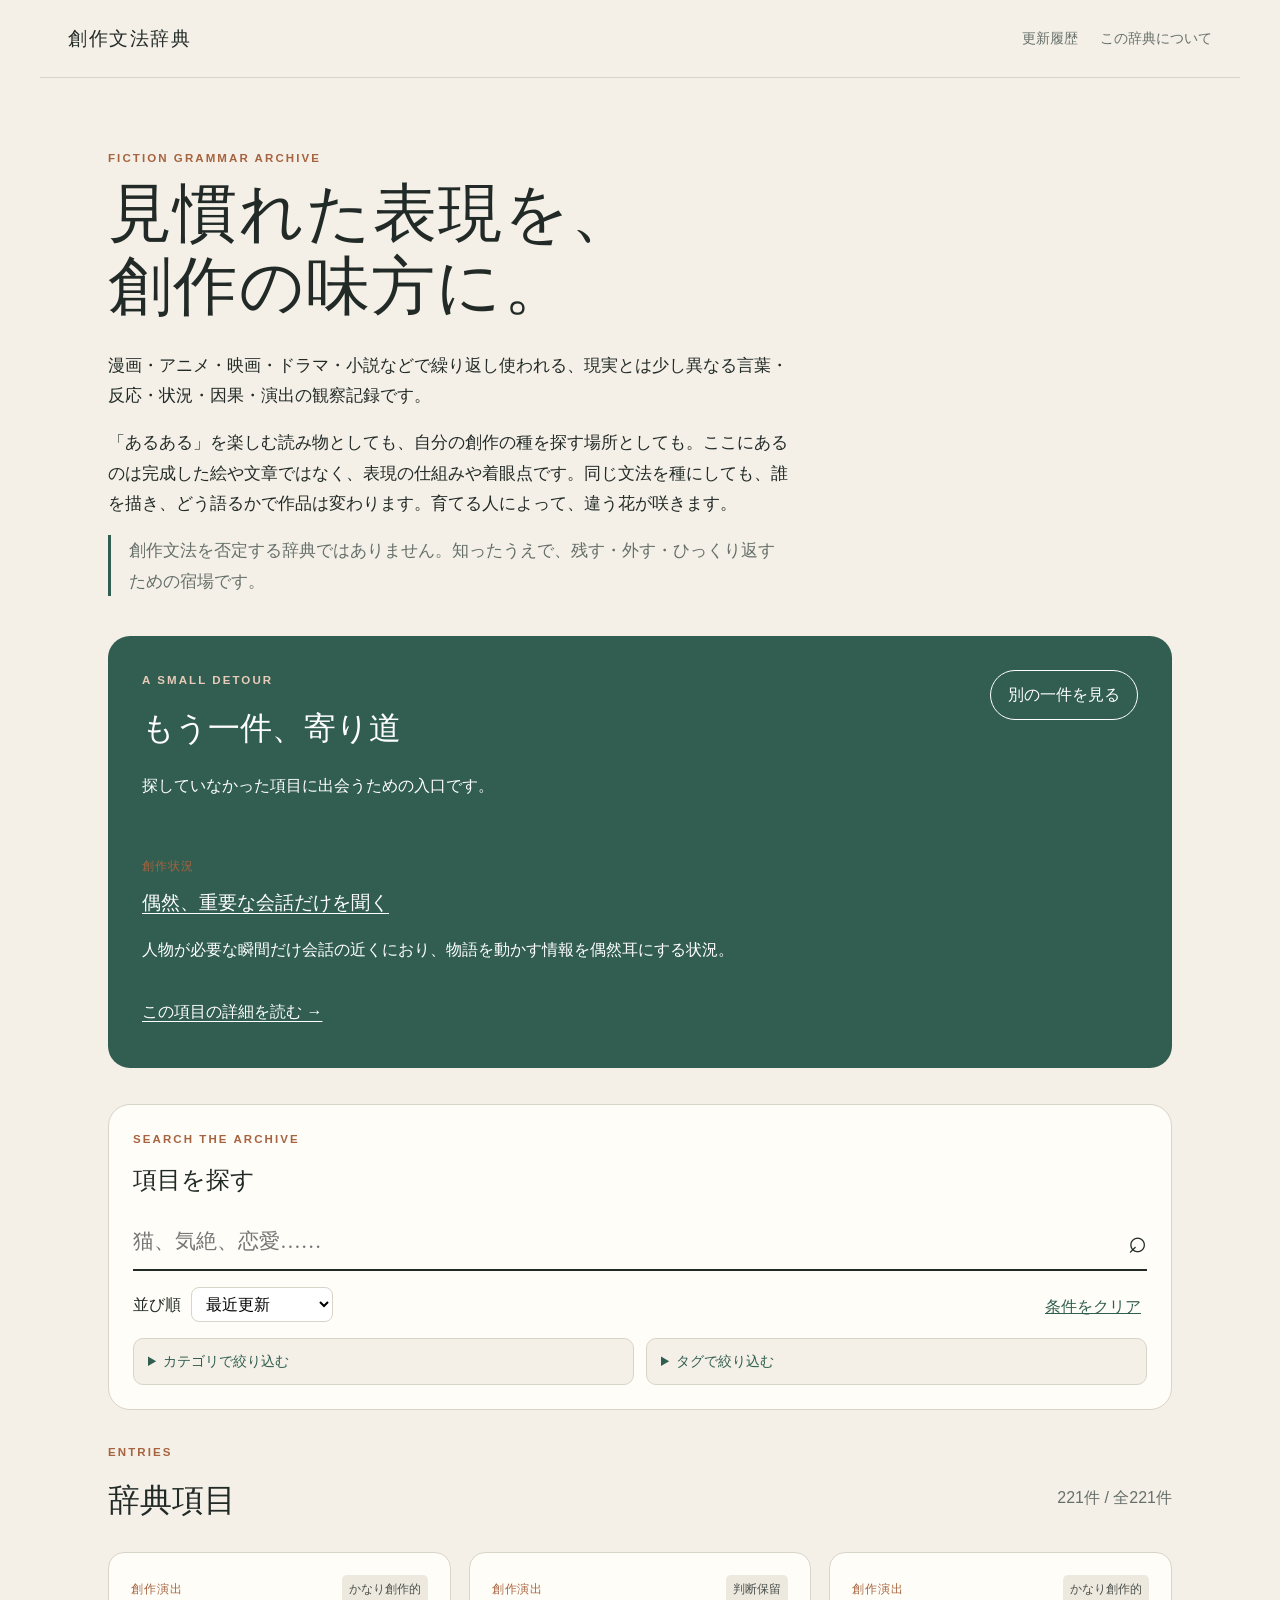
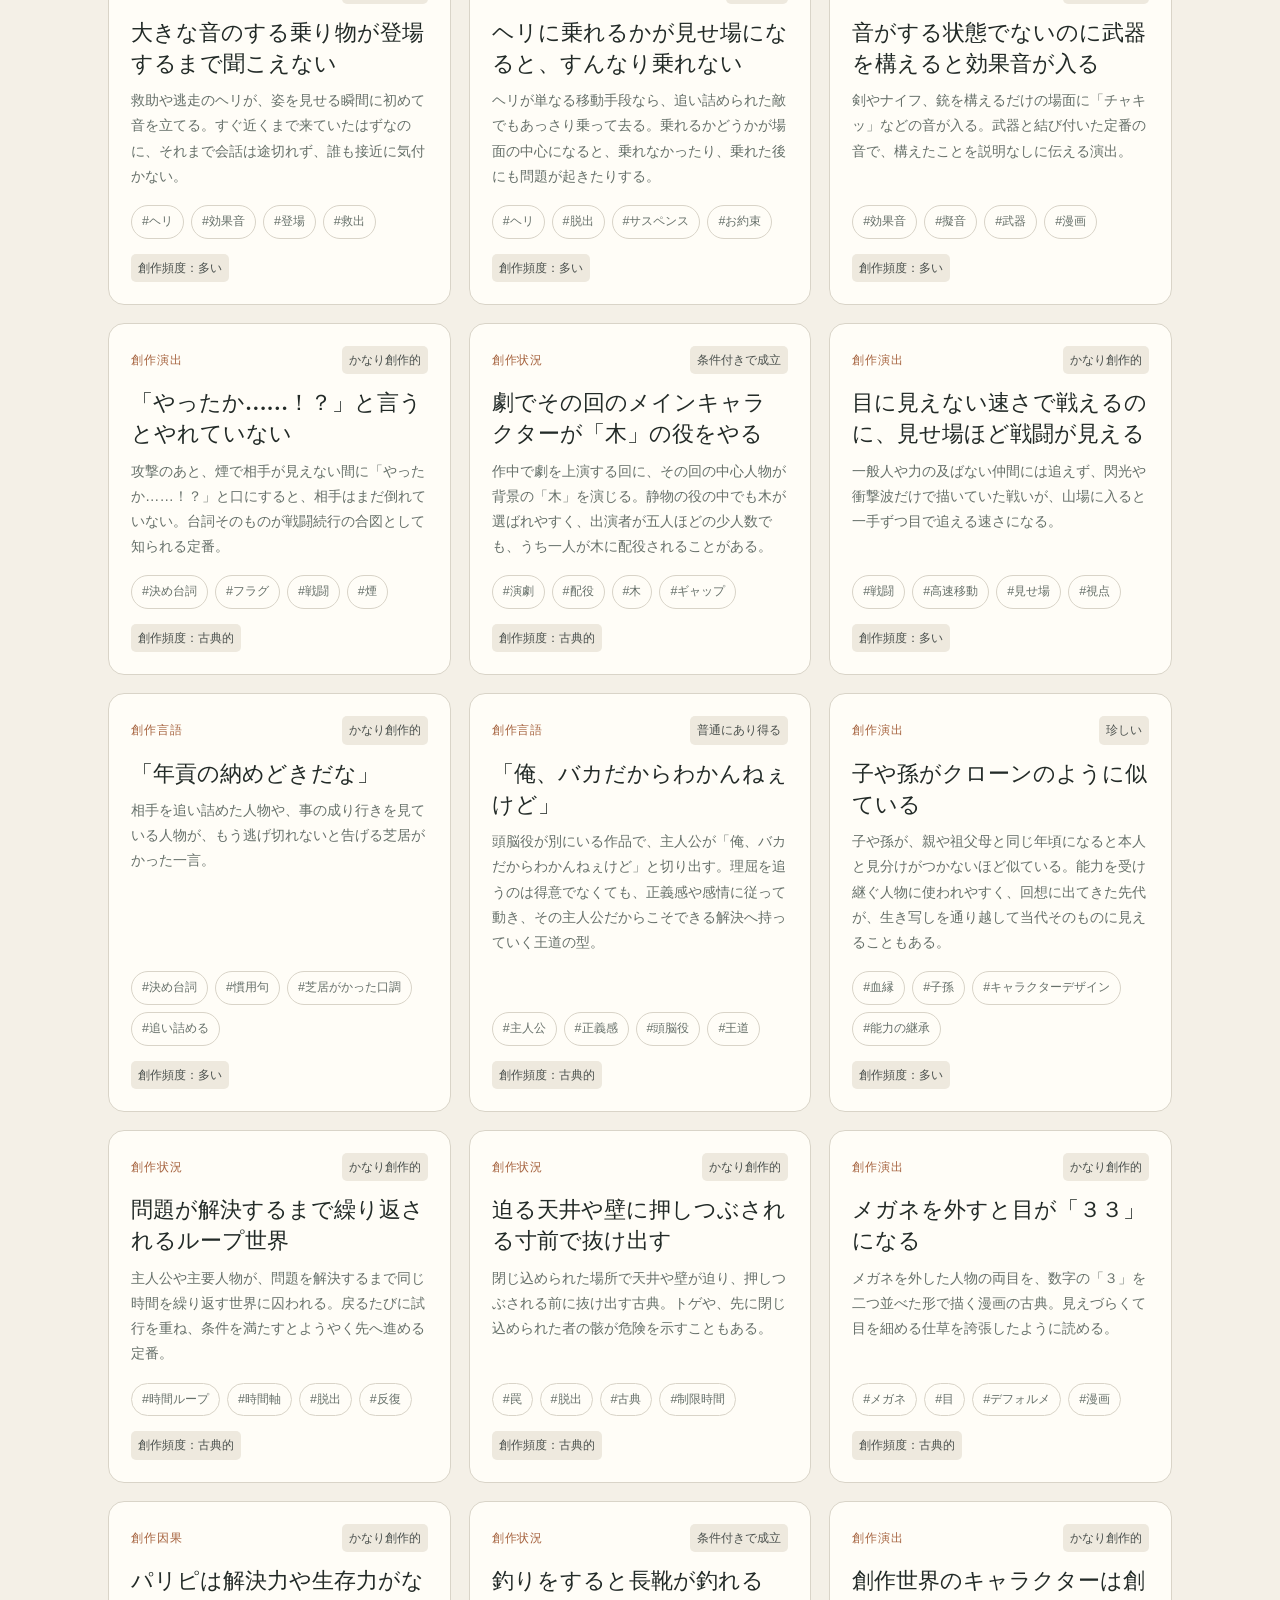
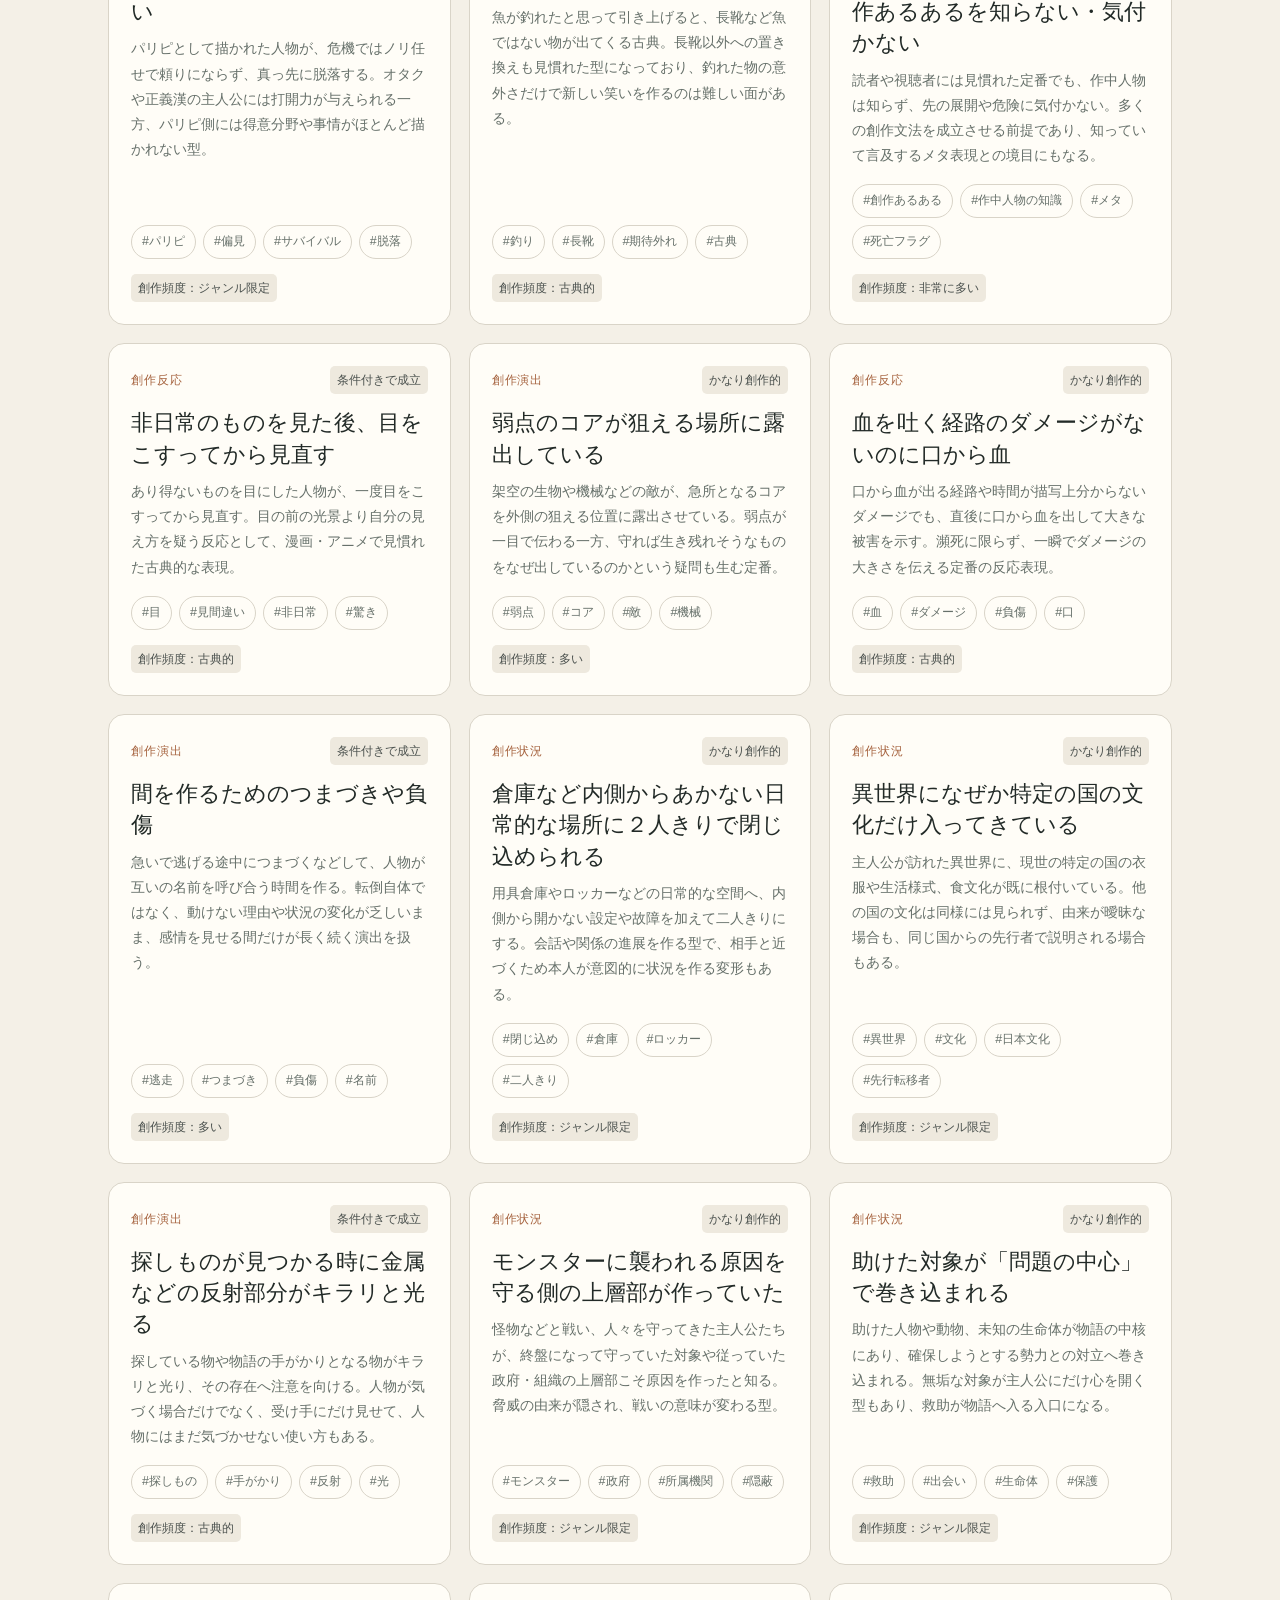
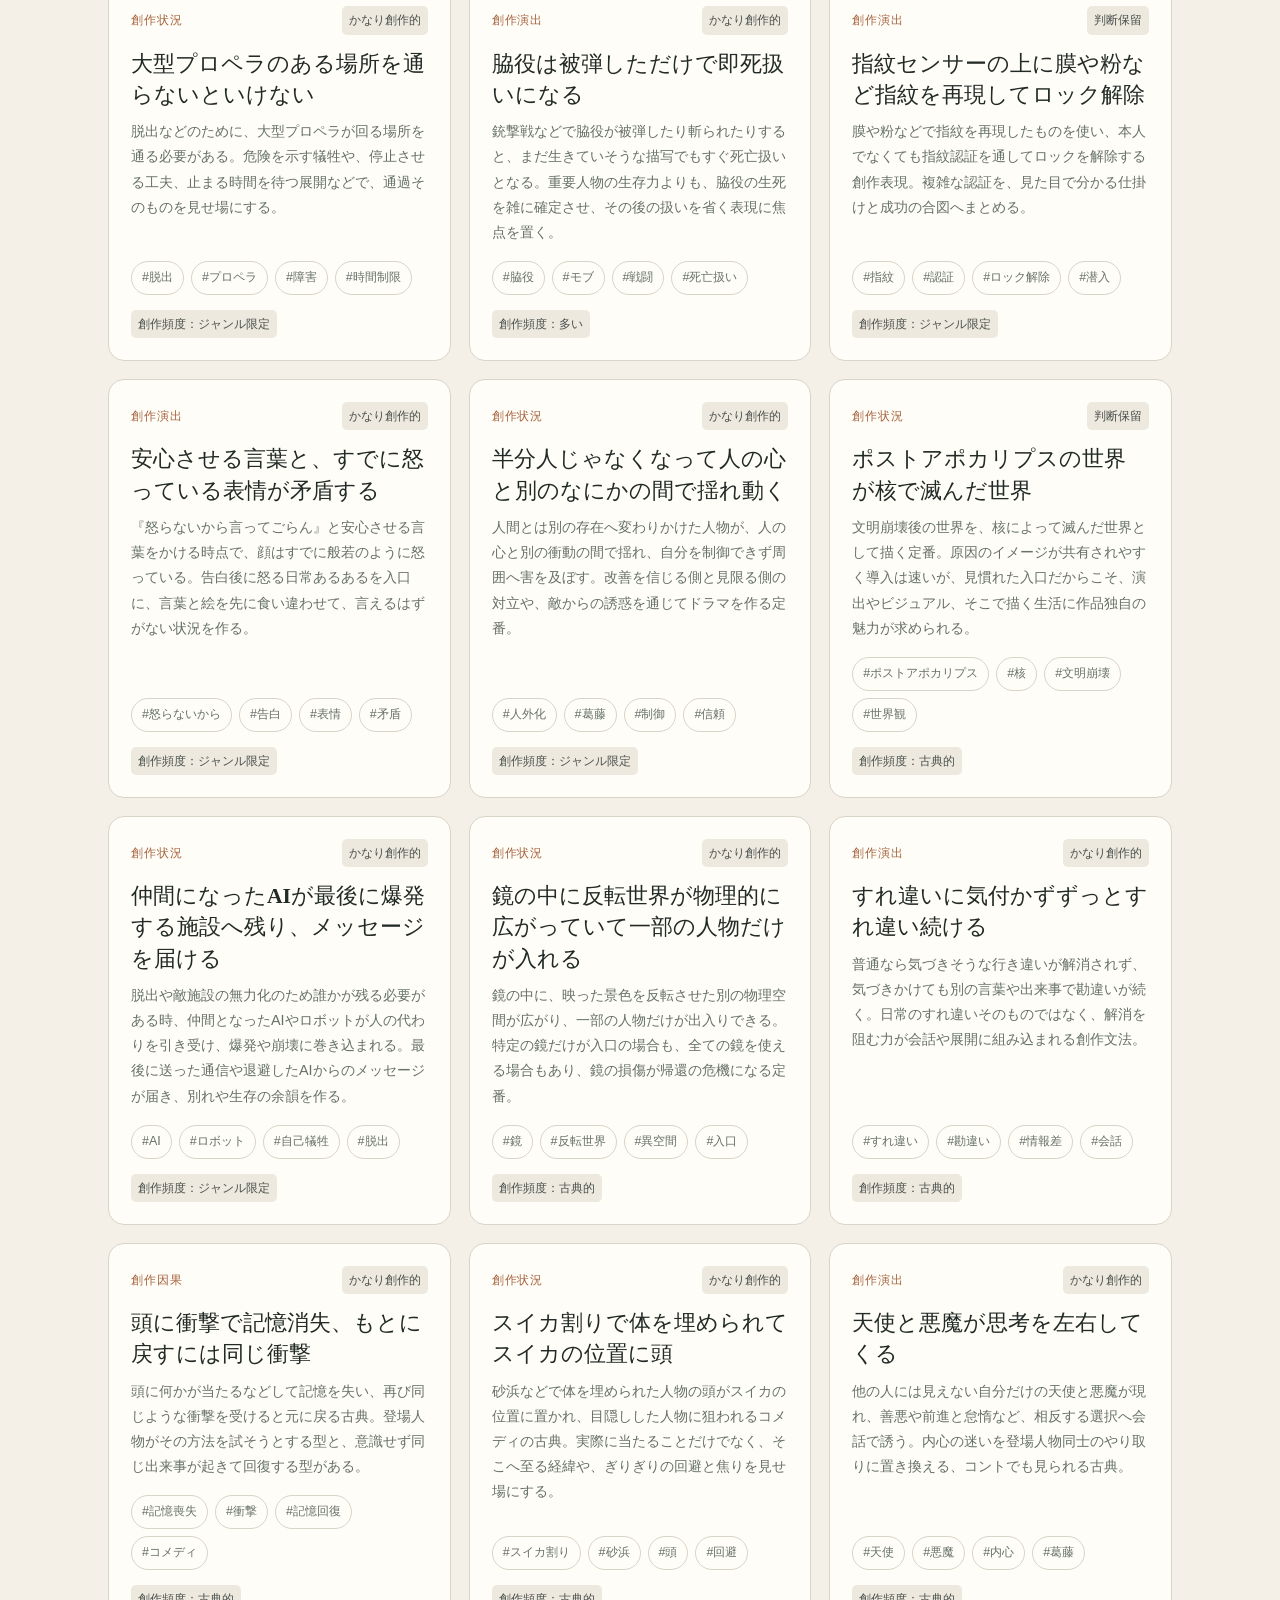
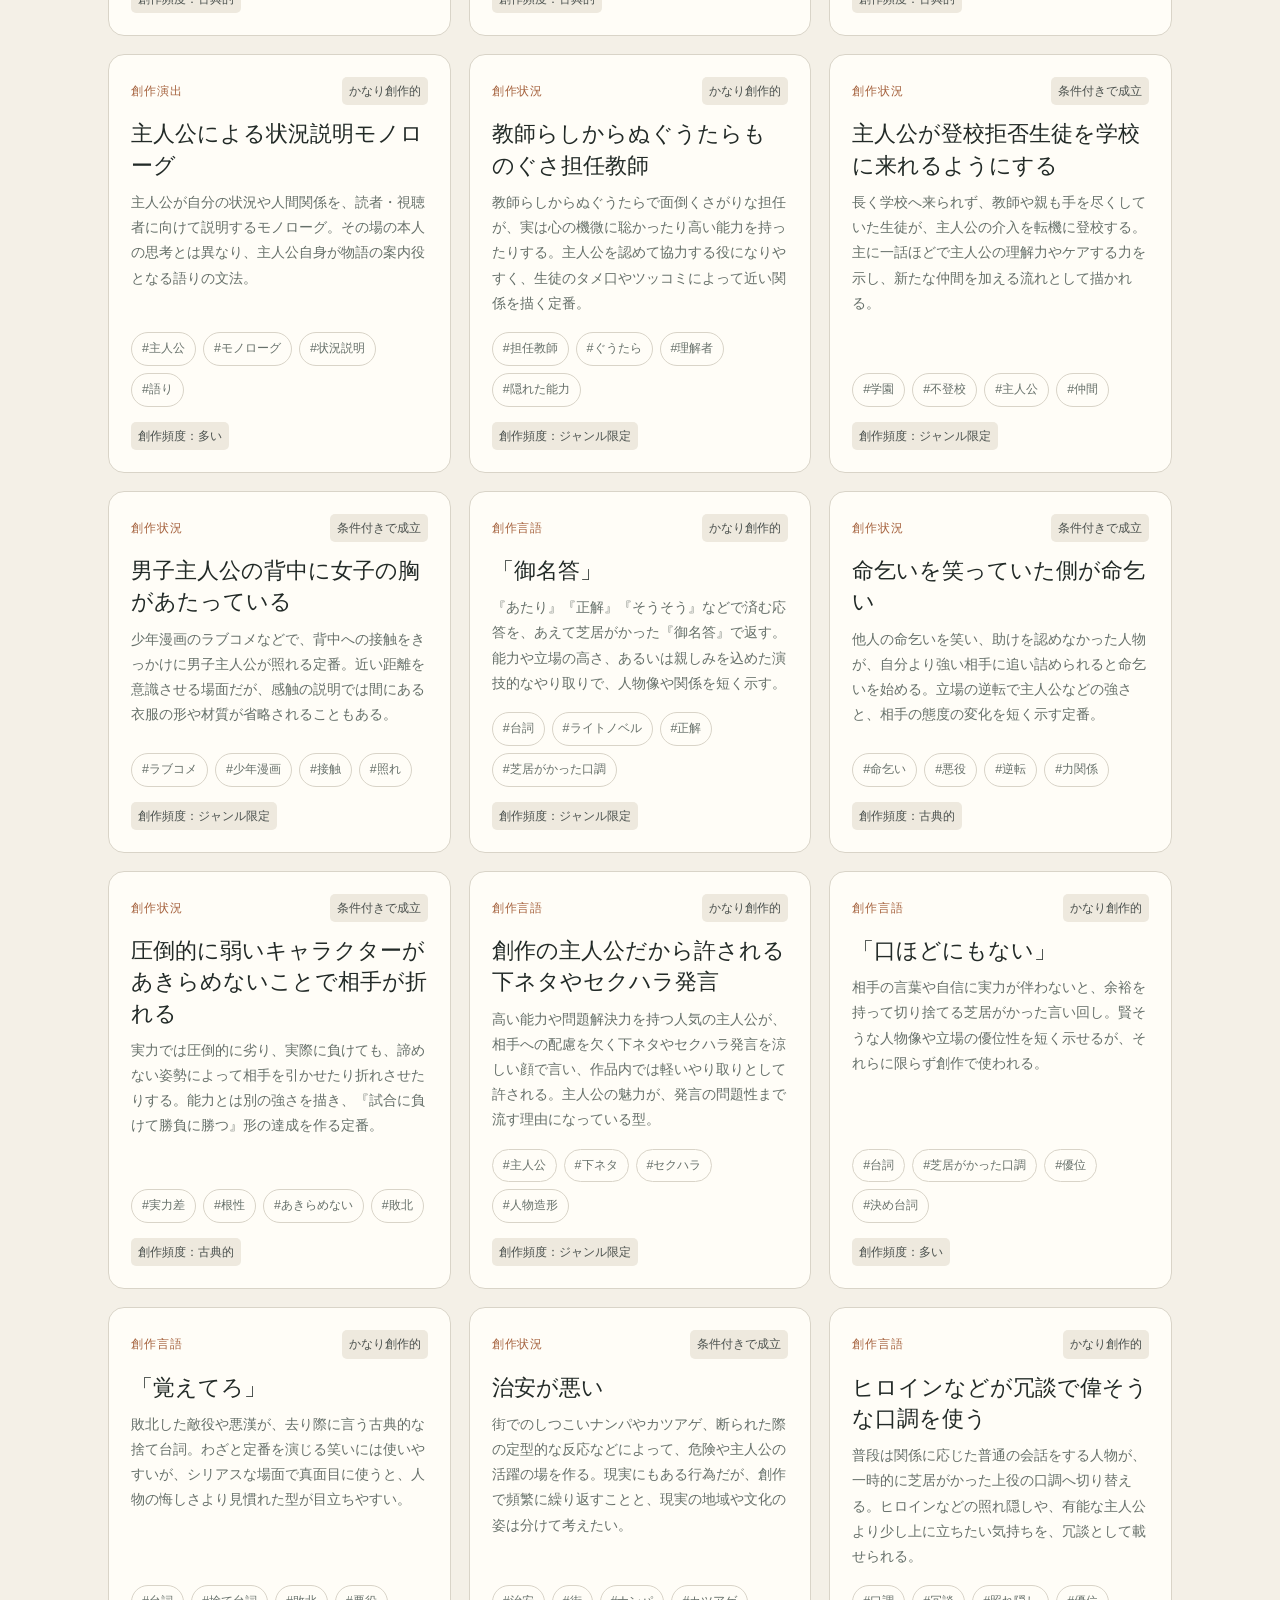
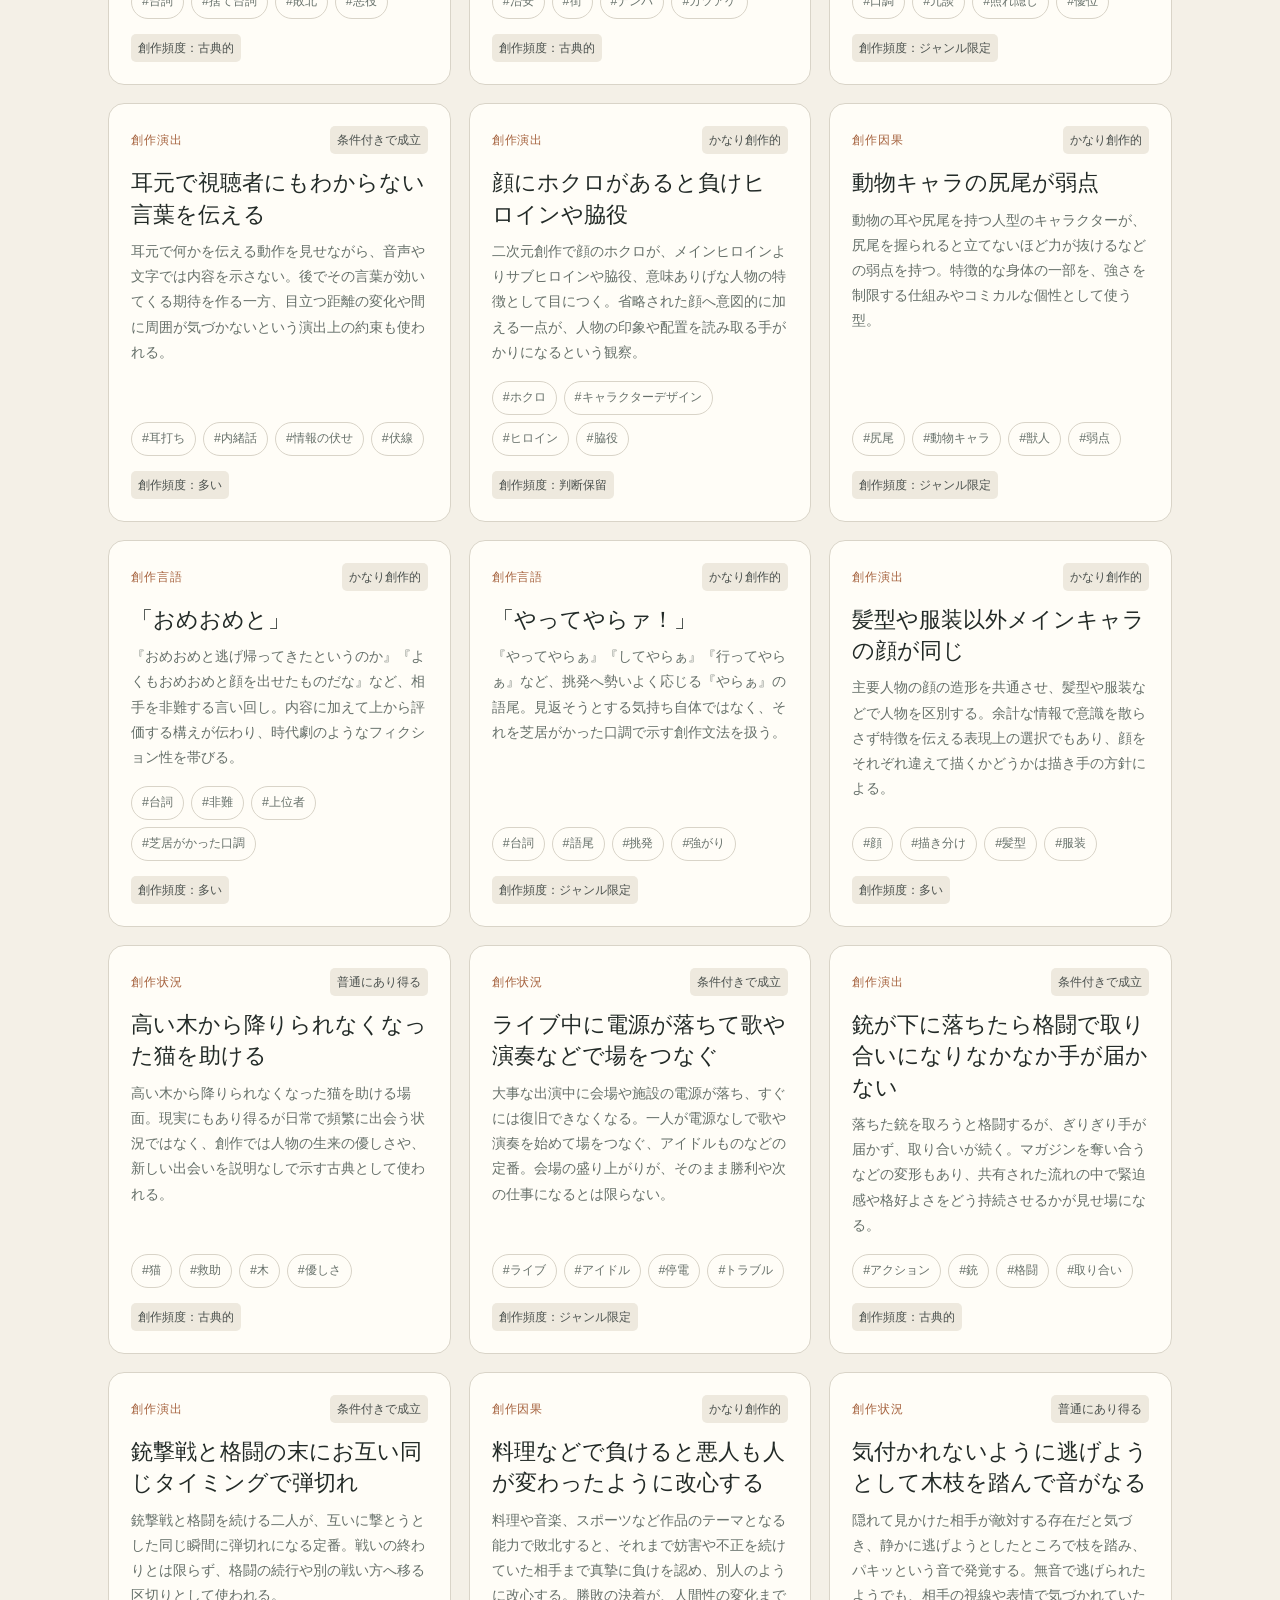
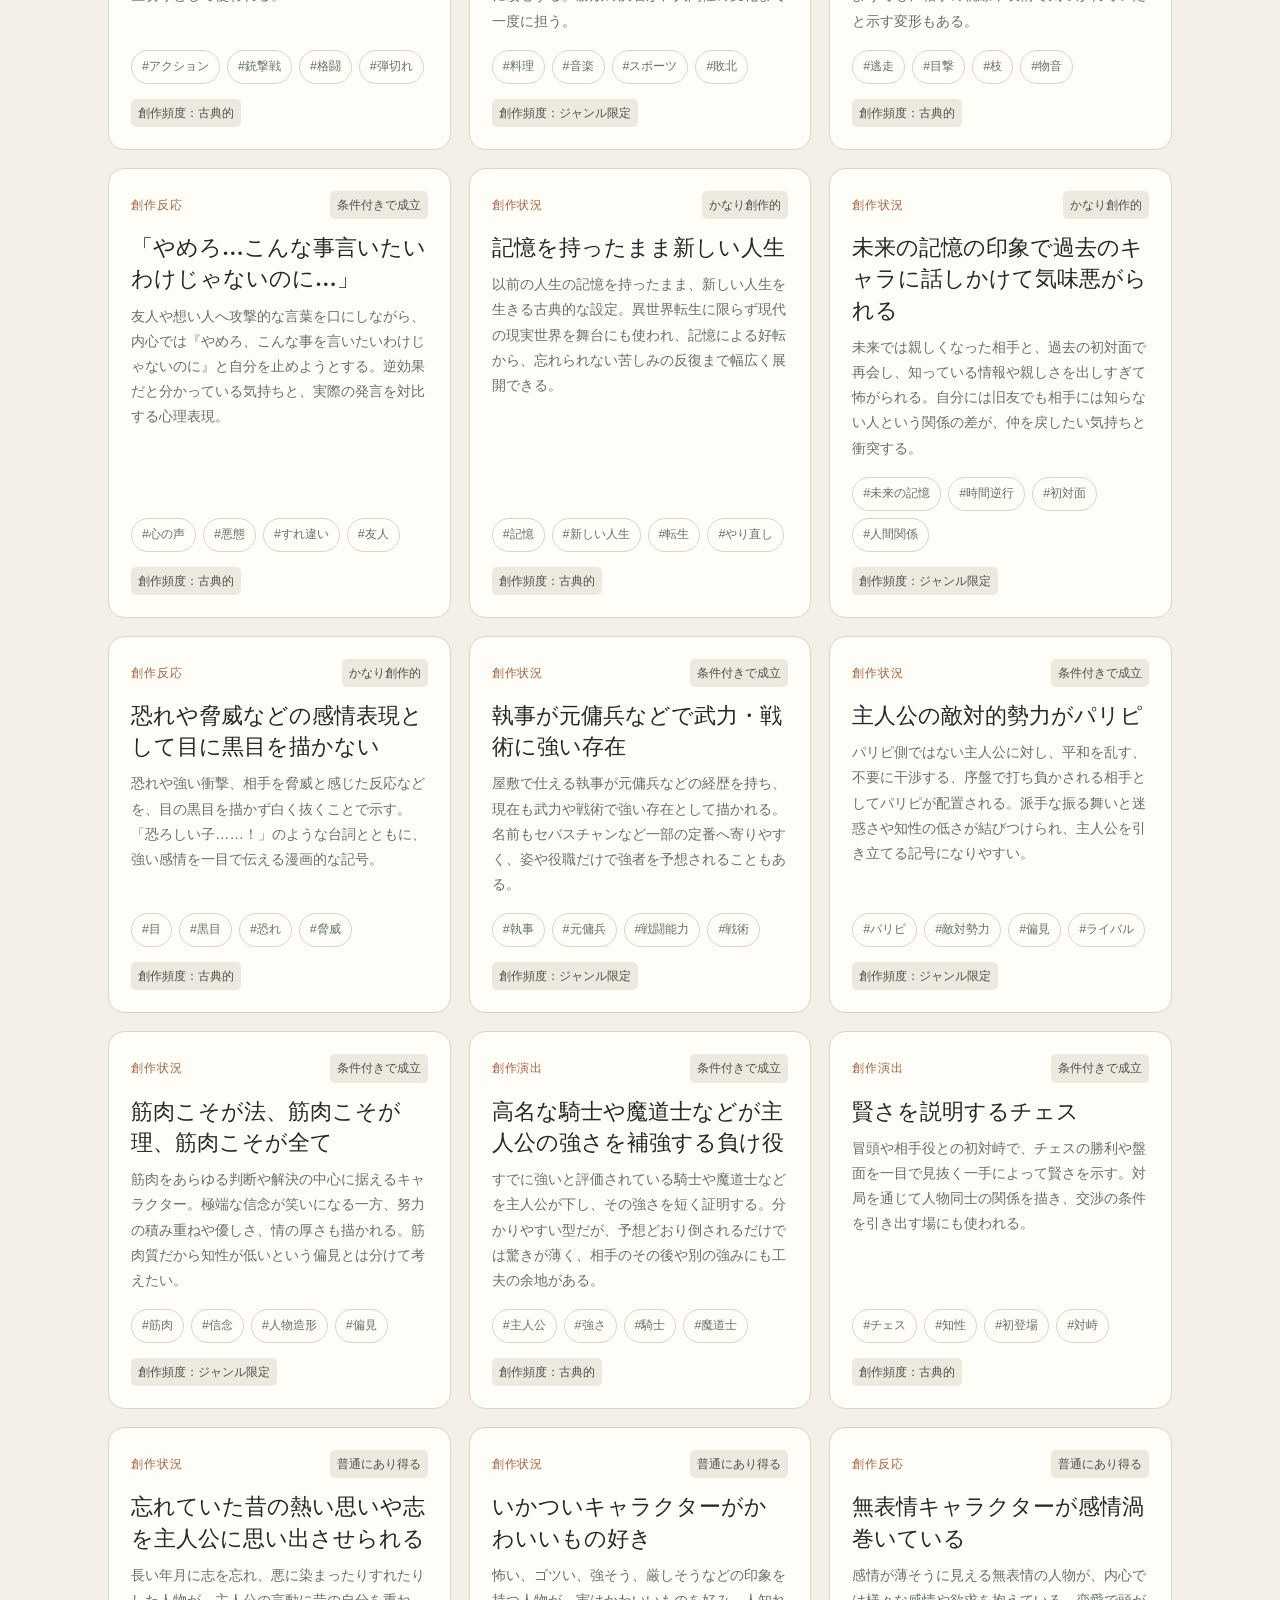
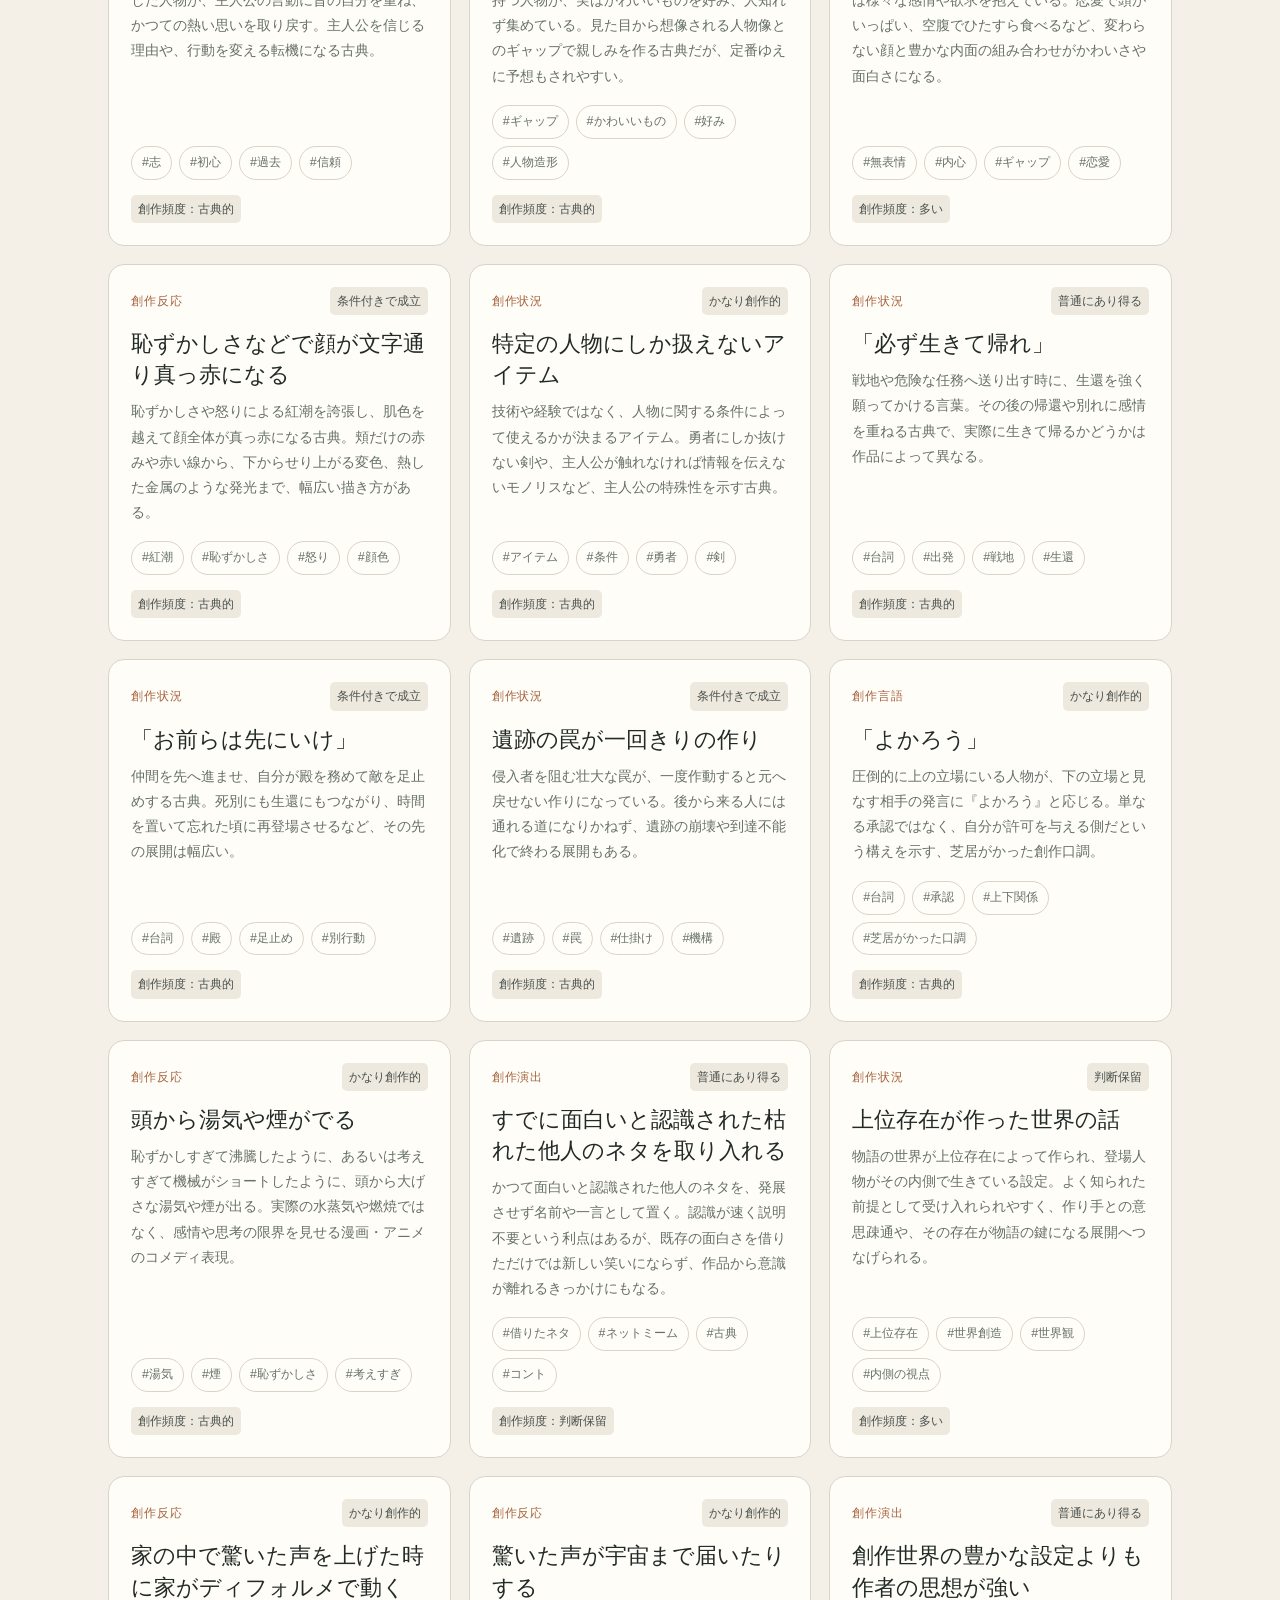
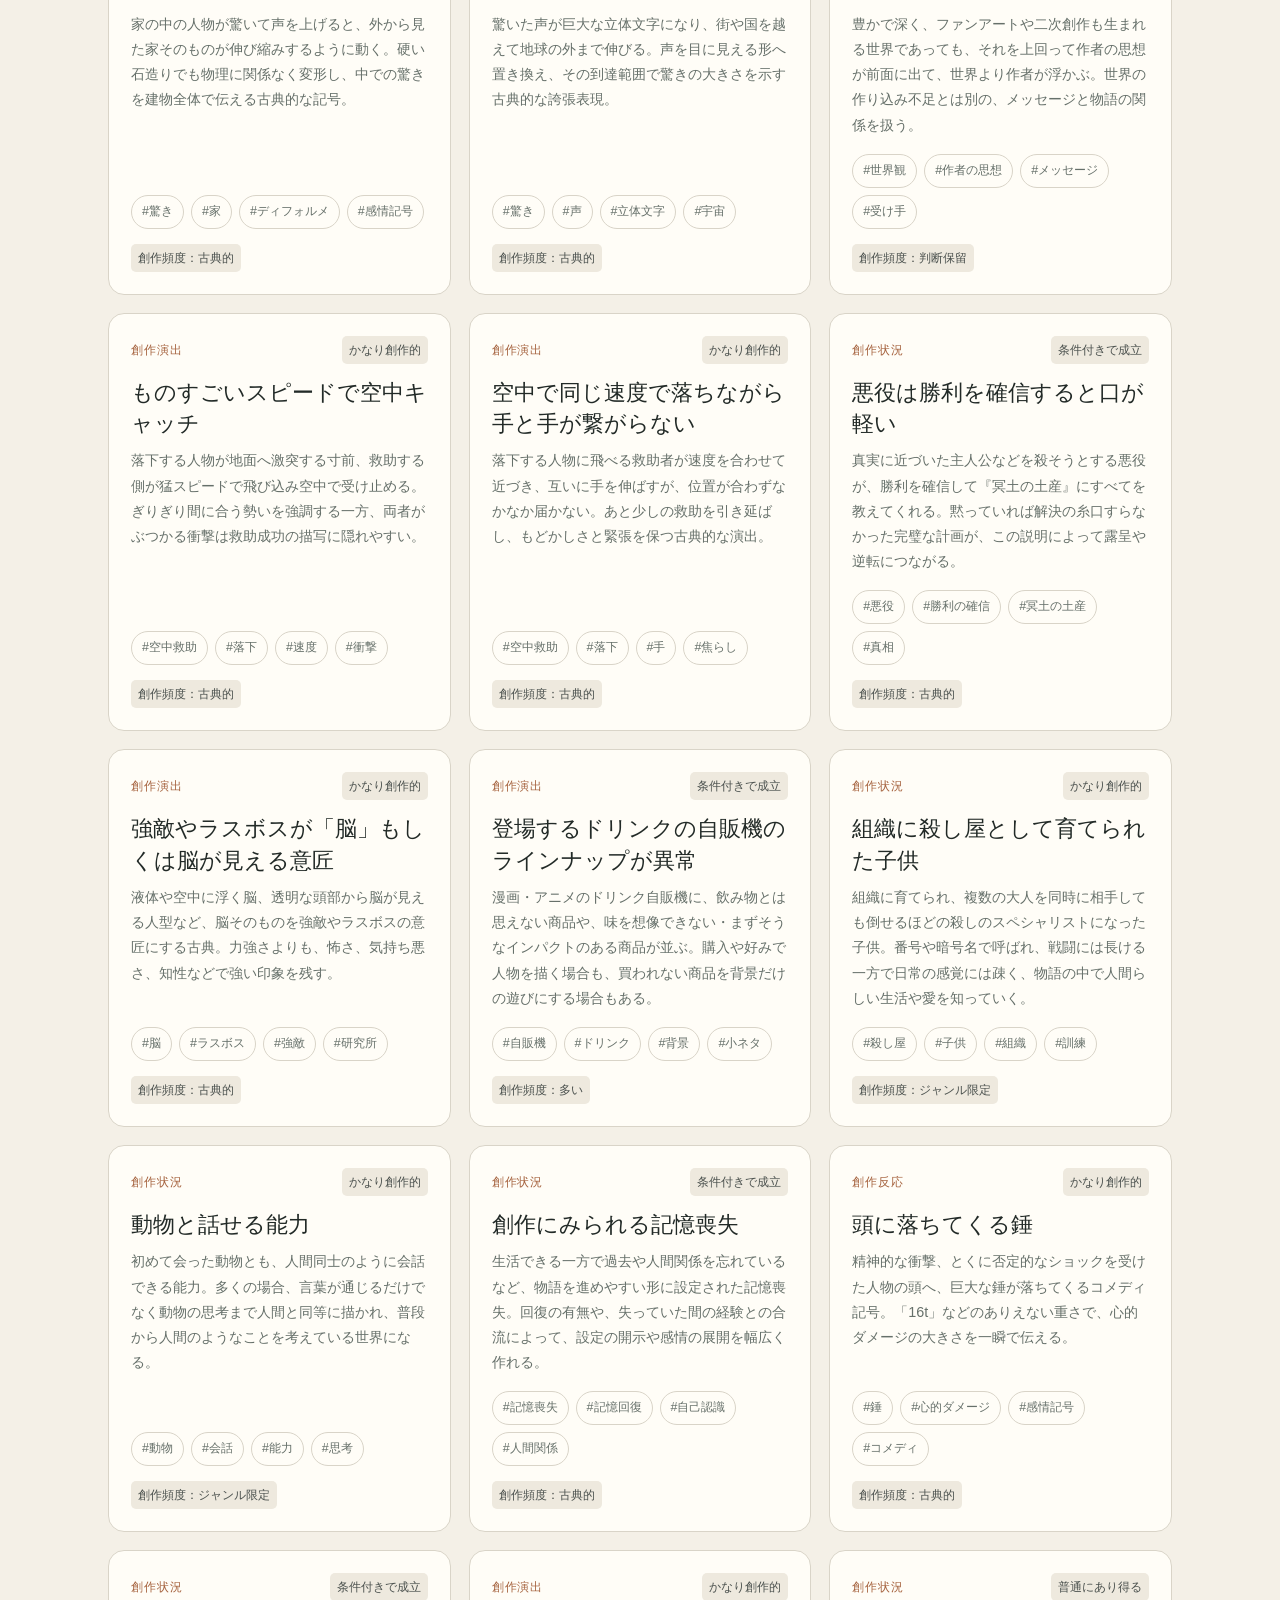
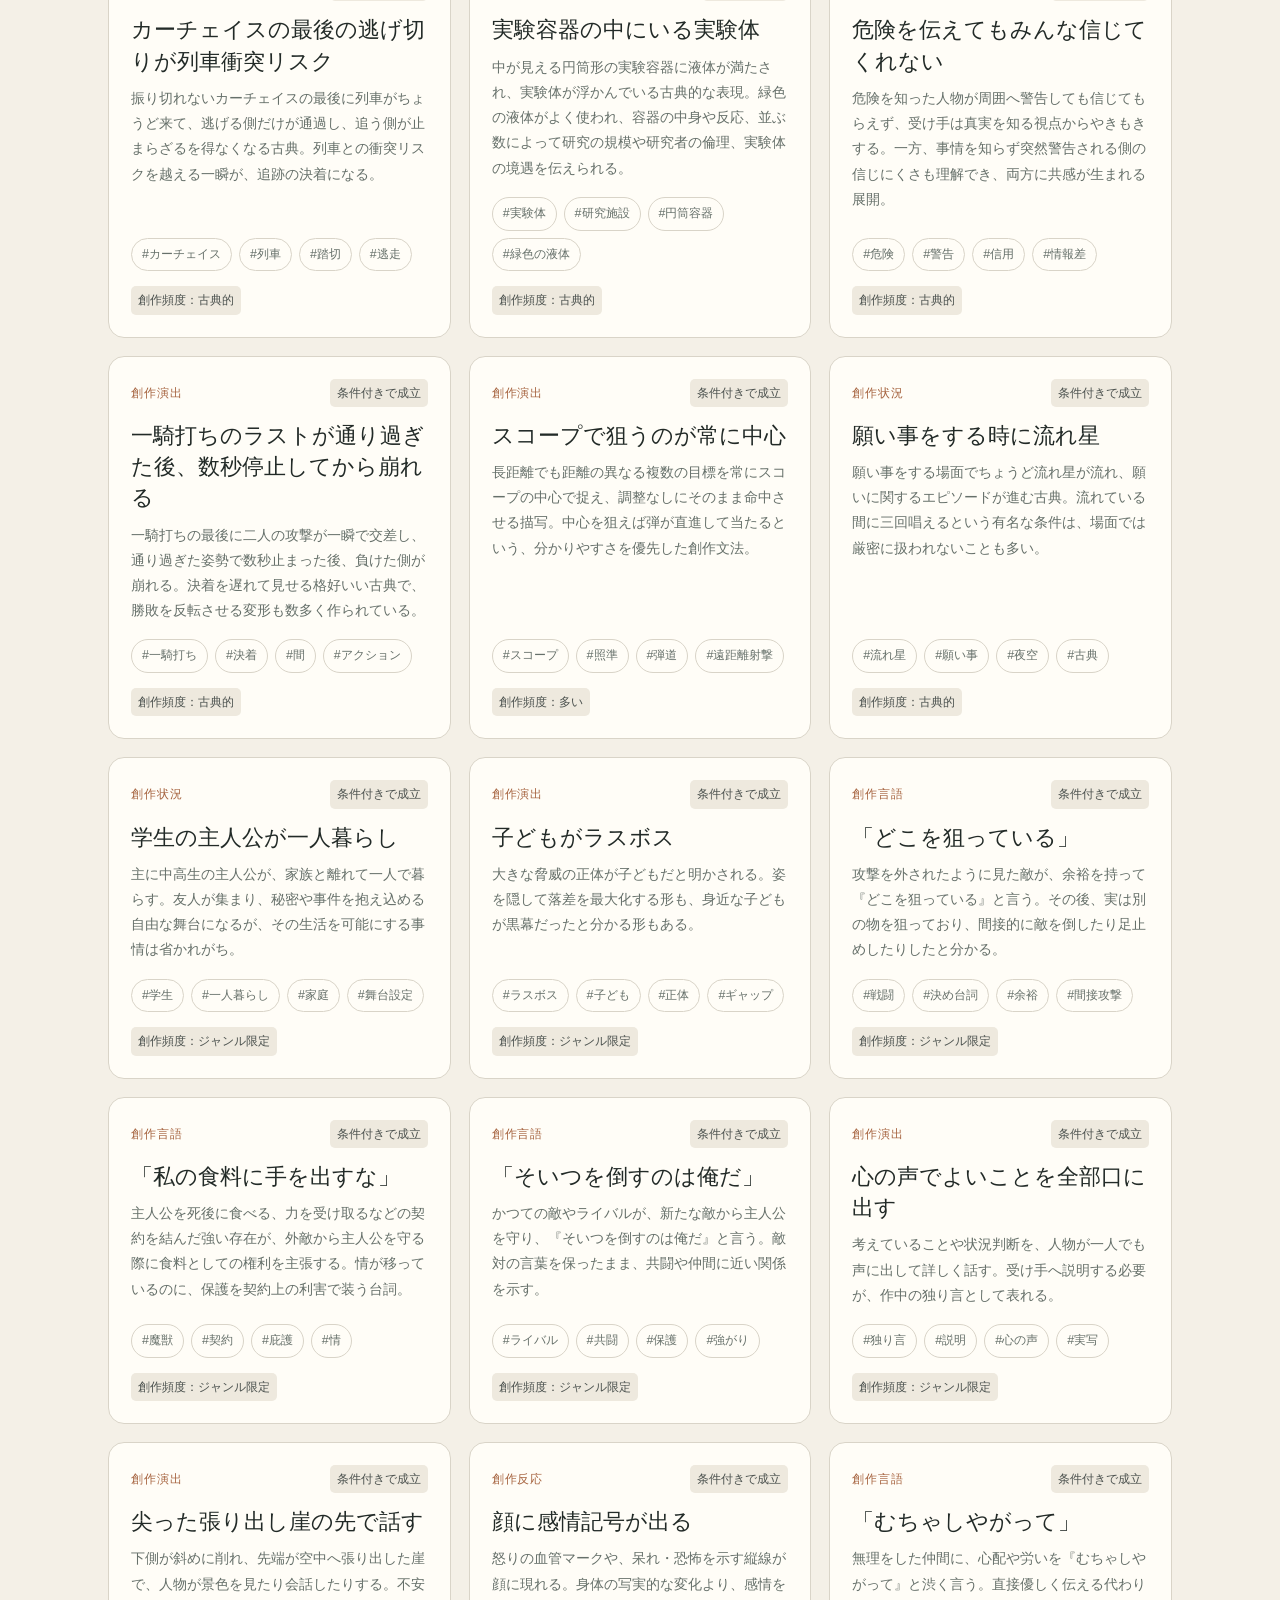
==== commit 8e0a017e: "Refresh dictionary opening headline" ====
--- a/docs/index.html
+++ b/docs/index.html
@@ -1,6 +1,6 @@
 <!doctype html><html lang="ja"><head><meta charset="utf-8"><meta name="viewport" content="width=device-width,initial-scale=1"><meta name="description" content="創作で繰り返し使われる言葉・反応・状況・因果・演出を観察する辞典"><title>創作文法辞典</title><link rel="stylesheet" href="css/style.css"><link rel="stylesheet" href="css/local-admin.css"><script src="js/constants.js" defer></script><script src="js/data.js" defer></script><script src="js/render.js" defer></script><script src="js/search.js" defer></script><script src="js/local-admin.js" defer></script><script src="js/app.js" defer></script></head><body>
 <header class="site-header"><a class="brand" href="index.html">創作文法辞典</a><nav aria-label="メイン"><a href="updates.html">更新履歴</a><a href="about.html">この辞典について</a></nav></header>
-<main><section class="hero"><p class="eyebrow">FICTION GRAMMAR ARCHIVE</p><h1 class="hero-title"><span class="hero-title-line">見慣れた表現を、</span><span class="hero-title-line"><span class="hero-title-phrase">一度立ち止まって</span><wbr><span class="hero-title-phrase">眺める。</span></span></h1><p>漫画・アニメ・映画・ドラマ・小説などで繰り返し使われる、現実とは少し異なる言葉・反応・状況・因果・演出の観察記録です。</p><p>「あるある」を楽しむ読み物としても、自分の創作の種を探す場所としても。ここにあるのは完成した絵や文章ではなく、表現の仕組みや着眼点です。同じ文法を種にしても、誰を描き、どう語るかで作品は変わります。育てる人によって、違う花が咲きます。</p><p class="note">創作文法を否定する辞典ではありません。知ったうえで、残す・外す・ひっくり返すための宿場です。</p></section>
+<main><section class="hero"><p class="eyebrow">FICTION GRAMMAR ARCHIVE</p><h1 class="hero-title"><span class="hero-title-line">見慣れた表現を、</span><span class="hero-title-line"><span class="hero-title-phrase">創作の味方に。</span></span></h1><p>漫画・アニメ・映画・ドラマ・小説などで繰り返し使われる、現実とは少し異なる言葉・反応・状況・因果・演出の観察記録です。</p><p>「あるある」を楽しむ読み物としても、自分の創作の種を探す場所としても。ここにあるのは完成した絵や文章ではなく、表現の仕組みや着眼点です。同じ文法を種にしても、誰を描き、どう語るかで作品は変わります。育てる人によって、違う花が咲きます。</p><p class="note">創作文法を否定する辞典ではありません。知ったうえで、残す・外す・ひっくり返すための宿場です。</p></section>
 <section class="waystation" aria-labelledby="randomTitle"><div><p class="section-kicker">A SMALL DETOUR</p><h2 id="randomTitle">もう一件、寄り道</h2><p>探していなかった項目に出会うための入口です。</p></div><div id="randomEntry"></div><button id="randomButton" type="button" class="primary-button">別の一件を見る</button></section>
 <section aria-labelledby="search-title" class="search-panel"><div><p class="section-kicker">SEARCH THE ARCHIVE</p><h2 id="search-title">項目を探す</h2></div><label class="search-box"><span class="sr-only">全文検索</span><input id="searchInput" type="search" placeholder="猫、気絶、恋愛……" autocomplete="off"><span aria-hidden="true">⌕</span></label><div class="filter-row"><label>並び順<select id="sortSelect"><option value="updated">最近更新</option><option value="new">新着</option><option value="name">名前</option><option value="random">ランダム</option><option value="frequency">頻度の目安</option></select></label><button id="clearFilters" class="text-button" type="button">条件をクリア</button></div><div class="filter-tools"><details class="filter-disclosure"><summary>カテゴリで絞り込む</summary><div id="categoryCards" class="category-grid" aria-label="カテゴリ"></div></details><details class="filter-disclosure" id="tagDisclosure"><summary>タグで絞り込む <span id="tagSelectionCount"></span></summary><div class="tag-filter-body"><p class="filter-label">複数選択すると、選んだタグをすべて含む項目を表示します。</p><div id="tagFilters" class="tag-list"></div></div></details></div><div id="activeFilters" class="active-filters" aria-label="選択中の絞り込み" hidden></div></section>
 <section aria-labelledby="resultsTitle"><div class="section-heading"><div><p class="section-kicker">ENTRIES</p><h2 id="resultsTitle">辞典項目</h2></div><p id="resultCount" class="result-count" aria-live="polite"></p></div><div id="emptyState" class="empty" hidden><p>条件に合う項目はありません。</p><button id="emptyClear" type="button">条件をすべて戻す</button></div><div id="entryGrid" class="entry-grid"></div></section>
